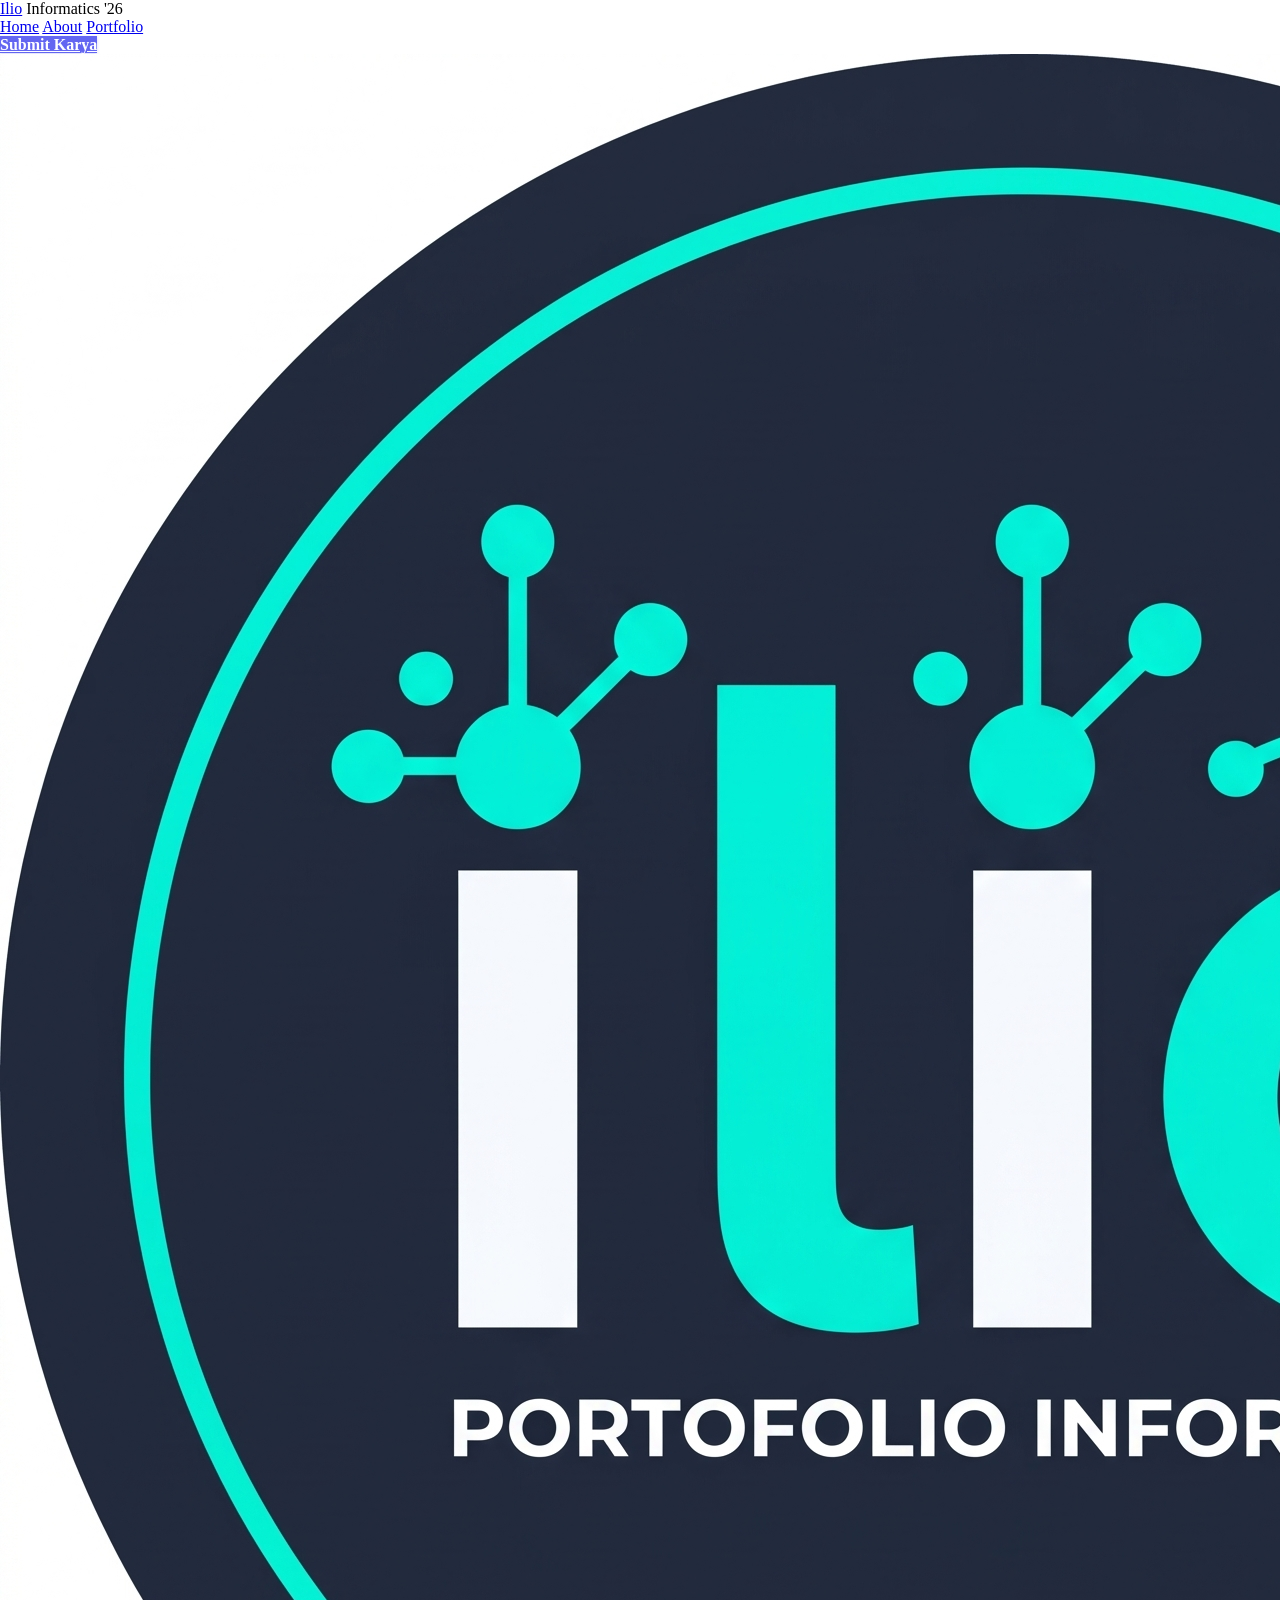
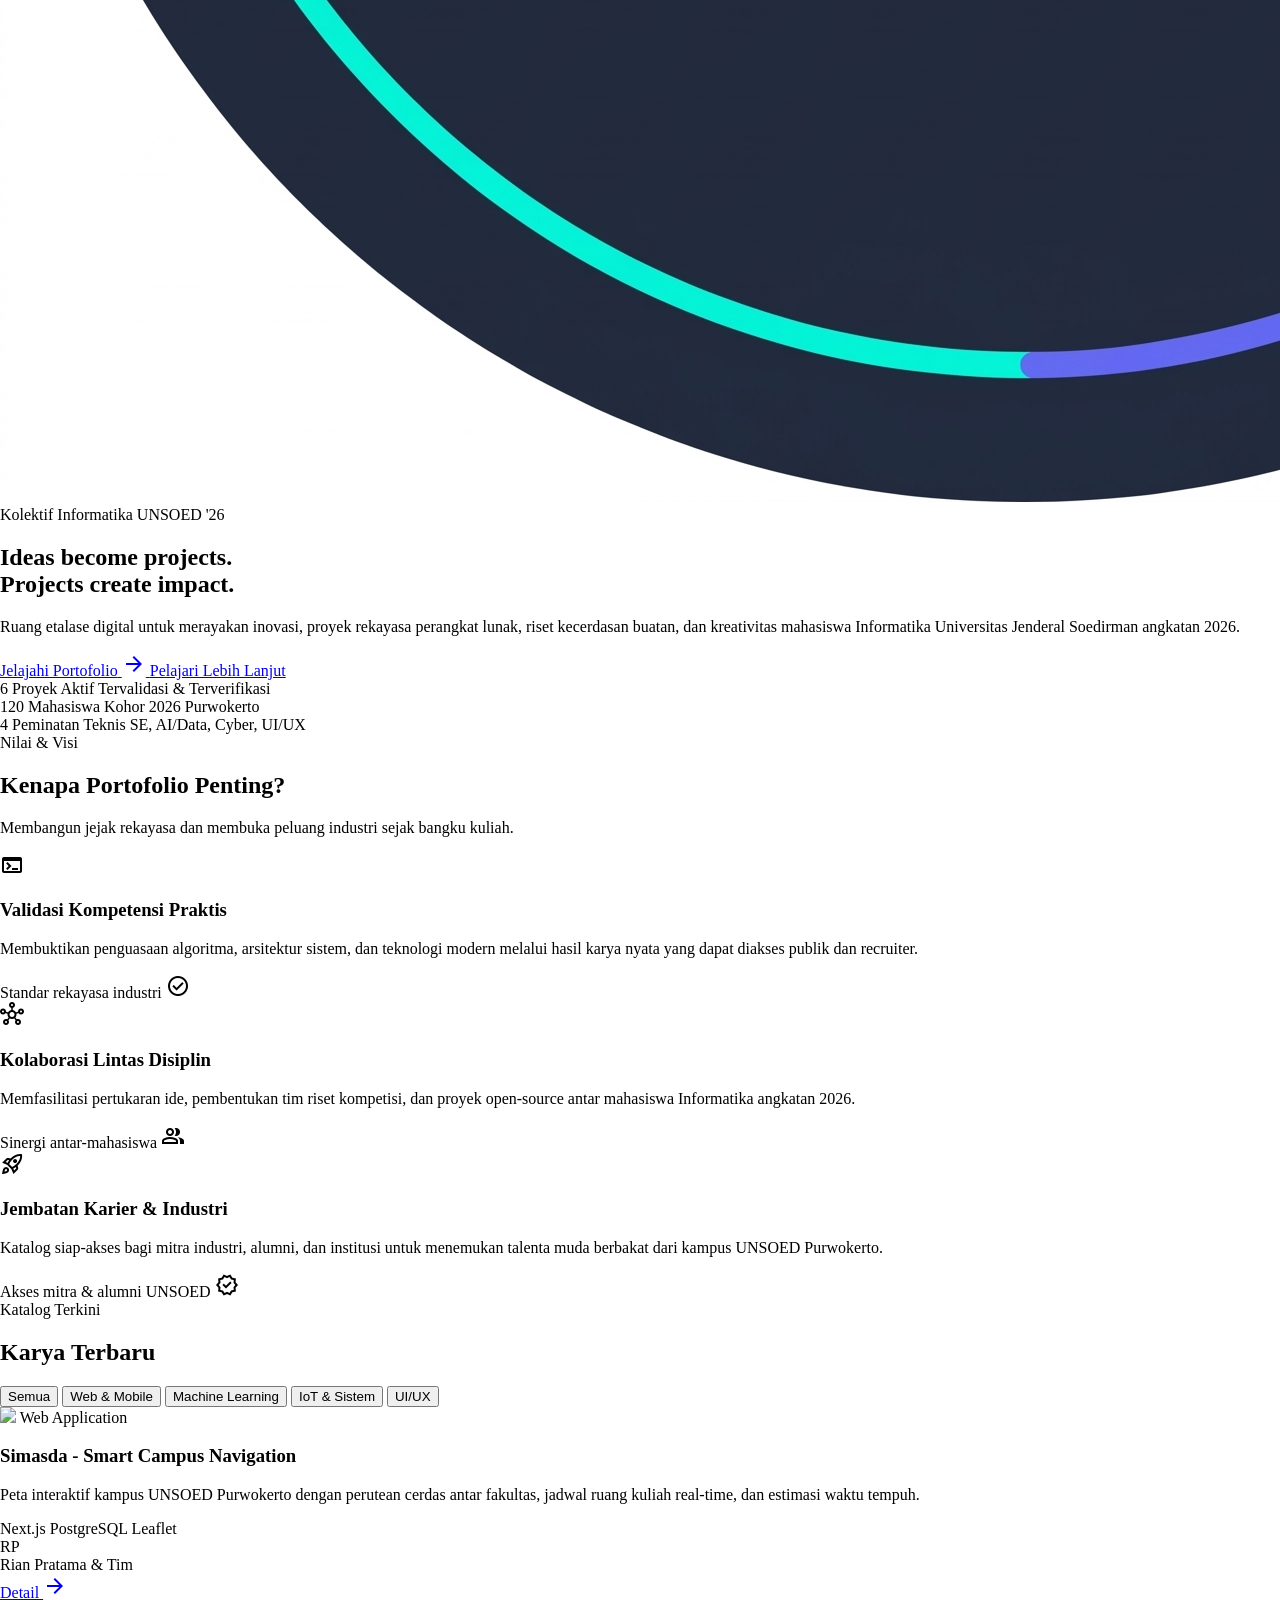
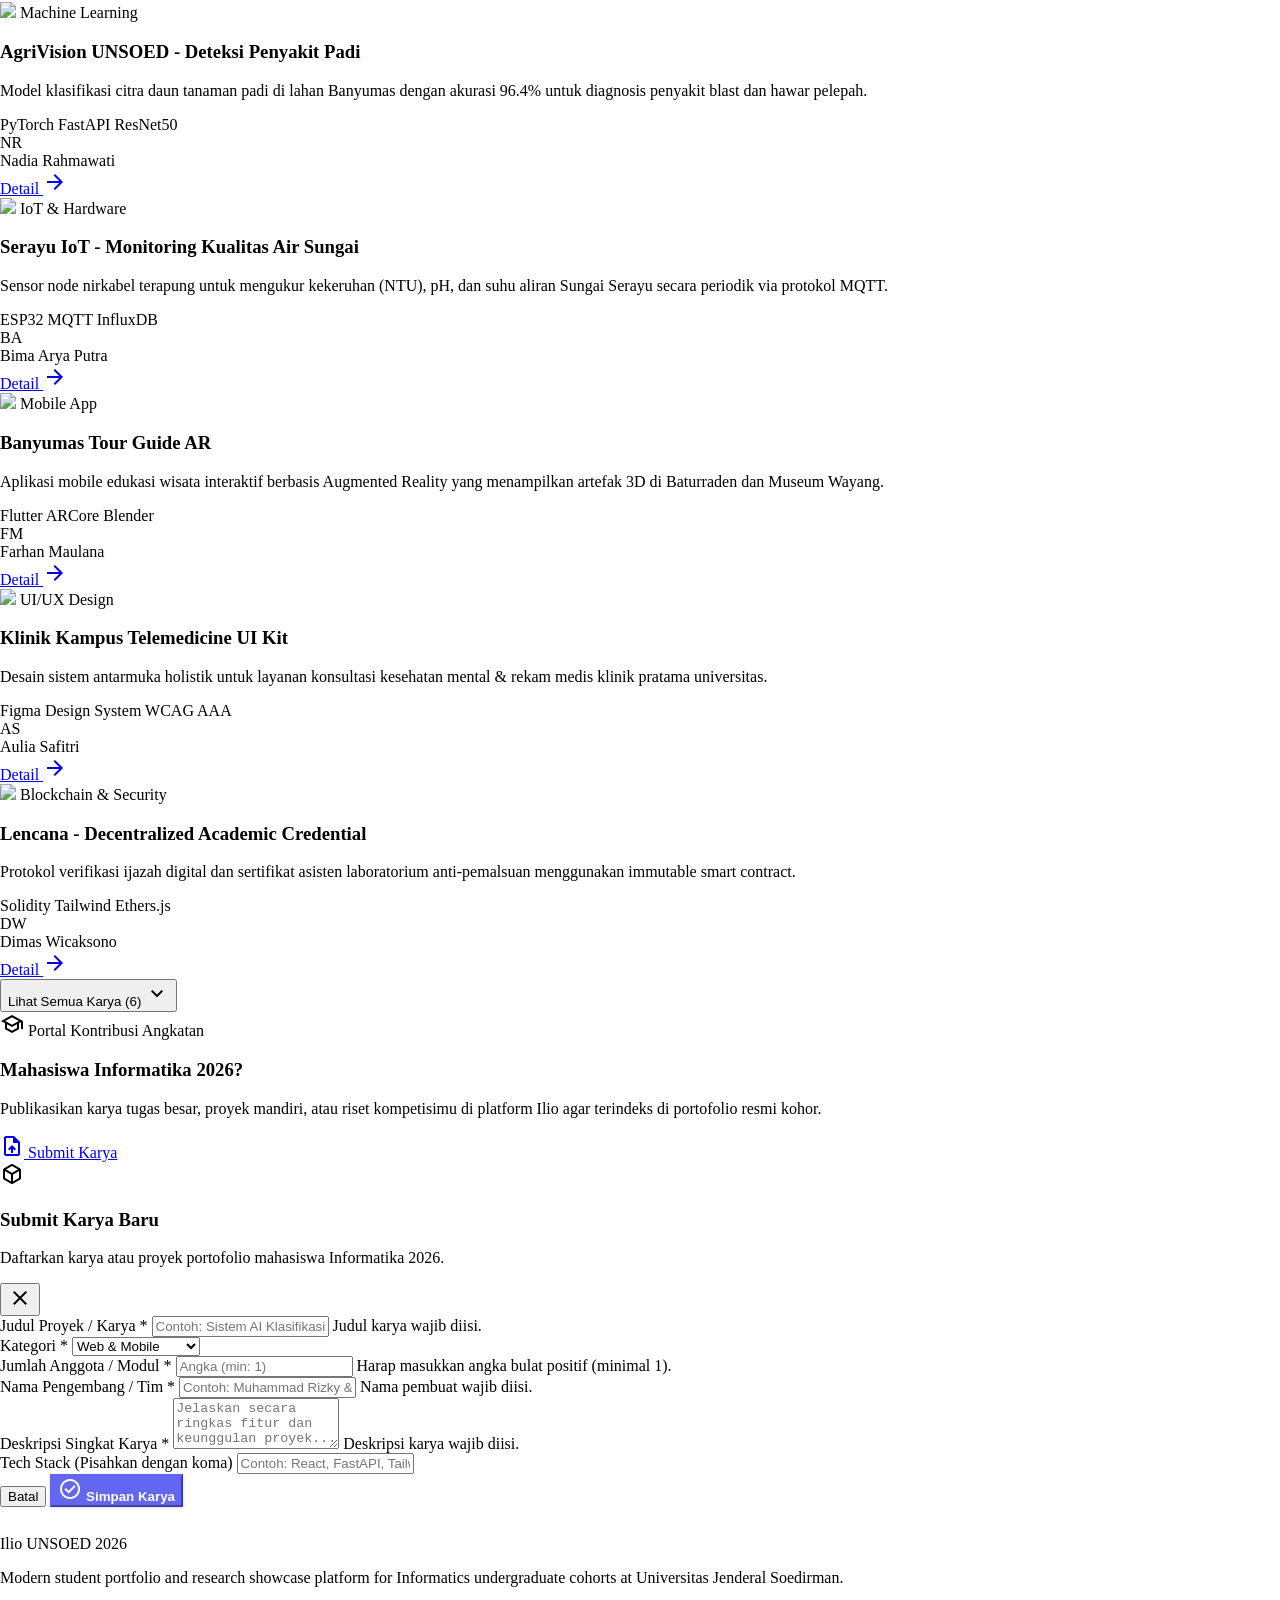
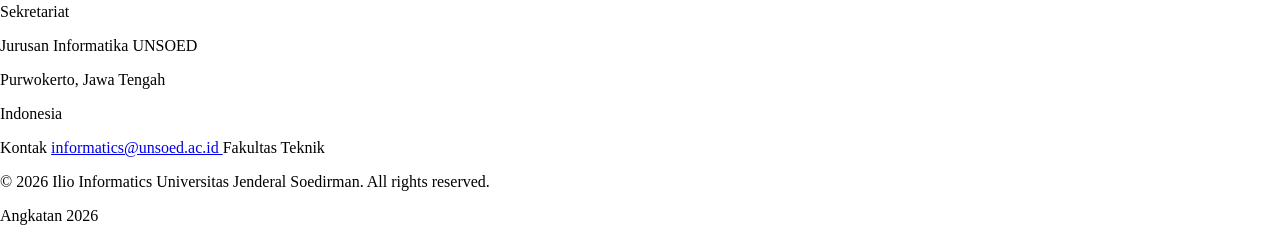
==== index.html @ 47907992 "membuat sebuah frontend" ====
<!DOCTYPE html>
<html lang="id">
<head>
  <meta charset="utf-8" />
  <meta name="viewport" content="width=device-width, initial-scale=1.0" />
  <meta name="shell-type" content="web_standard" />
  <title>Ilio - Platform Portofolio Informatika UNSOED '26</title>

  <!-- Google Fonts: Material Symbols & Web Typography -->
  <link rel="stylesheet" href="https://fonts.googleapis.com/css2?family=Material+Symbols+Outlined:opsz,wght,FILL,GRAD@20..48,100..700,0..1,-50..200" />
  <link rel="stylesheet" href="https://fonts.googleapis.com/css2?family=Inter:wght@400;500;600;700&family=Plus+Jakarta+Sans:wght@600;700;800&display=swap" />

  <!-- External Stylesheet -->
  <link rel="stylesheet" href="style.css" />

  <!-- Tailwind CSS CDN -->
  <script src="https://cdn.tailwindcss.com"></script>
  <script id="tailwind-config">
    tailwind.config = {
      darkMode: "class",
      theme: {
        extend: {
          colors: {
            "tertiary": "#904900",
            "secondary-fixed-dim": "#00dfc1",
            "primary-fixed-dim": "#c0c1ff",
            "on-secondary-fixed": "#00201a",
            "on-secondary-fixed-variant": "#005144",
            "inverse-surface": "#263143",
            "on-tertiary-fixed": "#301400",
            "on-error": "#ffffff",
            "secondary-container": "#26fedc",
            "surface-container-lowest": "#ffffff",
            "primary": "#4648d4",
            "surface-variant": "#d8e3fb",
            "tertiary-fixed-dim": "#ffb783",
            "inverse-primary": "#c0c1ff",
            "on-secondary-container": "#007261",
            "on-tertiary-container": "#fffbff",
            "on-secondary": "#ffffff",
            "primary-container": "#6063ee",
            "surface-container-highest": "#d8e3fb",
            "surface": "#f9f9ff",
            "surface-dim": "#cfdaf2",
            "on-error-container": "#93000a",
            "surface-bright": "#f9f9ff",
            "on-primary-fixed": "#07006c",
            "on-tertiary": "#ffffff",
            "primary-fixed": "#e1e0ff",
            "on-background": "#111c2d",
            "on-surface-variant": "#464554",
            "outline": "#767586",
            "inverse-on-surface": "#ecf1ff",
            "surface-container-low": "#f0f3ff",
            "tertiary-fixed": "#ffdcc5",
            "on-surface": "#111c2d",
            "outline-variant": "#c7c4d7",
            "on-primary": "#ffffff",
            "on-primary-container": "#fffbff",
            "tertiary-container": "#b55d00",
            "on-primary-fixed-variant": "#2f2ebe",
            "surface-container": "#e7eeff",
            "background": "#f9f9ff",
            "error": "#ba1a1a",
            "on-tertiary-fixed-variant": "#703700",
            "surface-tint": "#494bd6",
            "surface-container-high": "#dee8ff",
            "secondary-fixed": "#26fedc",
            "secondary": "#006b5b",
            "error-container": "#ffdad6"
          },
          borderRadius: {
            "DEFAULT": "0.25rem",
            "lg": "0.5rem",
            "xl": "0.75rem",
            "full": "9999px"
          },
          spacing: {
            "space-2xl": "3rem",
            "margin": "2rem",
            "space-xl": "2rem",
            "space-sm": "0.5rem",
            "margin-mobile": "1rem",
            "gutter-mobile": "1rem",
            "space-md": "1rem",
            "space-lg": "1.5rem",
            "space-xs": "0.25rem",
            "gutter": "1.5rem",
            "space-3xl": "4.5rem"
          },
          fontFamily: {
            "headline-md": ["Plus Jakarta Sans", "sans-serif"],
            "body-sm": ["Inter", "sans-serif"],
            "display-hero-mobile": ["Plus Jakarta Sans", "sans-serif"],
            "code-sm": ["Inter", "monospace"],
            "display-hero": ["Plus Jakarta Sans", "sans-serif"],
            "body-lg": ["Inter", "sans-serif"],
            "headline-sm": ["Plus Jakarta Sans", "sans-serif"],
            "headline-lg": ["Plus Jakarta Sans", "sans-serif"],
            "body-md": ["Inter", "sans-serif"],
            "label-sm": ["Inter", "sans-serif"],
            "headline-lg-mobile": ["Plus Jakarta Sans", "sans-serif"],
            "label-md": ["Inter", "sans-serif"]
          },
          fontSize: {
            "headline-md": ["24px", { "lineHeight": "32px", "letterSpacing": "-0.015em", "fontWeight": "600" }],
            "body-sm": ["13px", { "lineHeight": "20px", "letterSpacing": "0em", "fontWeight": "400" }],
            "display-hero-mobile": ["32px", { "lineHeight": "40px", "letterSpacing": "-0.02em", "fontWeight": "700" }],
            "code-sm": ["13px", { "lineHeight": "18px", "letterSpacing": "0em", "fontWeight": "500" }],
            "display-hero": ["48px", { "lineHeight": "56px", "letterSpacing": "-0.025em", "fontWeight": "700" }],
            "body-lg": ["18px", { "lineHeight": "28px", "letterSpacing": "-0.005em", "fontWeight": "400" }],
            "headline-sm": ["20px", { "lineHeight": "28px", "letterSpacing": "-0.01em", "fontWeight": "600" }],
            "headline-lg": ["36px", { "lineHeight": "44px", "letterSpacing": "-0.02em", "fontWeight": "600" }],
            "body-md": ["15px", { "lineHeight": "24px", "letterSpacing": "0em", "fontWeight": "400" }],
            "label-sm": ["12px", { "lineHeight": "16px", "letterSpacing": "0.025em", "fontWeight": "600" }],
            "headline-lg-mobile": ["26px", { "lineHeight": "34px", "letterSpacing": "-0.015em", "fontWeight": "600" }],
            "label-md": ["14px", { "lineHeight": "20px", "letterSpacing": "0.01em", "fontWeight": "500" }]
          }
        }
      }
    };
  </script>
</head>

<body class="bg-surface font-body-md text-on-surface antialiased">
  <!-- ========================================================
       TOP NAVIGATION BAR
       ======================================================== -->
  <header class="fixed top-0 left-0 right-0 z-50 bg-surface-container-lowest/90 backdrop-blur-md border-b border-outline-variant">
    <div class="max-w-7xl mx-auto px-margin flex items-center justify-between h-16">
      
      <!-- Brand Logo & Cohort Tag -->
      <div class="flex items-center gap-space-md">
        <a href="#" class="font-headline-md text-headline-md tracking-tight text-primary font-bold">Ilio</a>
        <span class="hidden sm:inline-flex items-center px-space-sm py-space-xs rounded-full bg-primary-fixed text-on-primary-fixed font-label-sm text-label-sm font-semibold">
          Informatics '26
        </span>
      </div>

      <!-- Navigation Links -->
      <nav class="hidden md:flex items-center gap-space-xl" data-active-classes="text-primary font-semibold">
        <a class="transition-colors text-primary font-semibold" data-path="home" href="#" aria-current="page">Home</a>
        <a class="font-label-md text-label-md text-on-surface-variant hover:text-on-surface transition-colors" data-path="about" href="#kenapa-penting">About</a>
        <a class="font-label-md text-label-md text-on-surface-variant hover:text-on-surface transition-colors" data-path="portfolio" href="#karya-terbaru">Portfolio</a>
      </nav>

      <!-- Right Action Items (Submit Button & Profile Picture) -->
      <div class="flex items-center gap-space-md">
        <!-- 'Submit Karya' Button in Navbar with #6366f1 -->
        <a 
          href="javascript:void(0)" 
          class="open-submit-modal btn-submit-nav inline-flex items-center justify-center h-10 px-space-lg rounded-lg font-label-md text-label-md transition-all cursor-pointer" 
          data-path="submit-karya"
          title="Submit Karya Baru"
        >
          Submit Karya
        </a>

        <!-- Profile Photo from 'logo pp.jpg' -->
        <img 
          alt="Profile" 
          class="w-8 h-8 rounded-full object-cover ring-1 ring-outline-variant cursor-pointer hover:ring-primary transition-all" 
          src="logo pp.jpg" 
        />
      </div>

    </div>
  </header>

  <!-- ========================================================
       MAIN PAGE CONTENT
       ======================================================== -->
  <main class="w-full pt-16 bg-surface">
    <div class="flex flex-col w-full">
      
      <!-- Top Decorative Blur Gradient Backdrop -->
      <div class="relative w-full overflow-hidden">
        <div class="absolute -top-32 left-1/2 -translate-x-1/2 w-[980px] h-[380px] bg-gradient-to-r from-primary/10 via-secondary-container/20 to-primary-container/10 blur-3xl pointer-events-none -z-10"></div>

        <!-- 1. HERO SECTION -->
        <section class="w-full max-w-7xl mx-auto px-margin py-space-3xl flex flex-col items-center text-center">
          
          <!-- Cohort Indicator Badge -->
          <div class="inline-flex items-center gap-space-sm px-4 py-1.5 rounded-full bg-surface-container border border-outline-variant shadow-sm mb-space-lg">
            <span class="relative flex h-2 w-2">
              <span class="animate-ping absolute inline-flex h-full w-full rounded-full bg-secondary-fixed-dim opacity-75"></span>
              <span class="relative inline-flex rounded-full h-2 w-2 bg-secondary"></span>
            </span>
            <span class="font-label-sm text-label-sm text-on-surface-variant font-semibold tracking-wide uppercase">
              Kolektif Informatika UNSOED '26
            </span>
          </div>

          <!-- Main Hero Headline -->
          <h1 class="font-display-hero text-display-hero md:text-[56px] md:leading-[64px] text-on-surface font-extrabold max-w-4xl tracking-tight mb-space-lg">
            Ideas become projects.<br class="hidden sm:inline" />
            <span class="text-primary">Projects create impact.</span>
          </h1>

          <!-- Hero Subtitle -->
          <p class="font-body-lg text-body-lg text-on-surface-variant max-w-2xl leading-relaxed mb-space-xl">
            Ruang etalase digital untuk merayakan inovasi, proyek rekayasa perangkat lunak, riset kecerdasan buatan, dan kreativitas mahasiswa Informatika Universitas Jenderal Soedirman angkatan 2026.
          </p>

          <!-- Action Button Row -->
          <div class="flex flex-col sm:flex-row items-center gap-space-md mb-space-3xl w-full sm:w-auto">
            <a class="w-full sm:w-auto inline-flex items-center justify-center gap-space-sm h-12 px-6 rounded-lg bg-secondary-container text-on-secondary-fixed font-label-md text-label-md font-semibold shadow-sm hover:shadow-md hover:-translate-y-0.5 transition-all" href="#karya-terbaru">
              <span>Jelajahi Portofolio</span>
              <span class="material-symbols-outlined text-lg">arrow_forward</span>
            </a>
            <a class="w-full sm:w-auto inline-flex items-center justify-center h-12 px-6 rounded-lg bg-surface-container-lowest text-on-surface font-label-md text-label-md font-medium border border-outline-variant shadow-sm hover:bg-surface-container-low transition-colors" href="#kenapa-penting">
              Pelajari Lebih Lanjut
            </a>
          </div>

          <!-- Minimalist Metric Strip (Validated Count of Works) -->
          <div class="w-full max-w-4xl bg-surface-container-lowest rounded-xl border border-outline-variant shadow-sm p-space-lg grid grid-cols-1 sm:grid-cols-3 divide-y sm:divide-y-0 sm:divide-x divide-outline-variant">
            <div class="flex flex-col items-center py-space-sm sm:py-0 px-space-md">
              <span id="metric-karya-count" class="font-headline-lg text-headline-lg text-primary font-bold">6</span>
              <span class="font-label-md text-label-md text-on-surface font-medium mt-1">Proyek Aktif</span>
              <span class="font-body-sm text-body-sm text-on-surface-variant">Tervalidasi &amp; Terverifikasi</span>
            </div>
            <div class="flex flex-col items-center py-space-sm sm:py-0 px-space-md">
              <span class="font-headline-lg text-headline-lg text-on-surface font-bold">120</span>
              <span class="font-label-md text-label-md text-on-surface font-medium mt-1">Mahasiswa</span>
              <span class="font-body-sm text-body-sm text-on-surface-variant">Kohor 2026 Purwokerto</span>
            </div>
            <div class="flex flex-col items-center py-space-sm sm:py-0 px-space-md">
              <span class="font-headline-lg text-headline-lg text-primary font-bold">4</span>
              <span class="font-label-md text-label-md text-on-surface font-medium mt-1">Peminatan Teknis</span>
              <span class="font-body-sm text-body-sm text-on-surface-variant">SE, AI/Data, Cyber, UI/UX</span>
            </div>
          </div>

        </section>
      </div>

      <!-- 2. SECTION: KENAPA PORTOFOLIO PENTING -->
      <section class="w-full bg-surface-container-low border-y border-outline-variant py-space-3xl" id="kenapa-penting">
        <div class="max-w-7xl mx-auto px-margin">
          
          <!-- Section Header -->
          <div class="flex flex-col items-center text-center max-w-2xl mx-auto mb-space-2xl">
            <span class="px-3 py-1 rounded-full bg-primary-fixed text-on-primary-fixed font-label-sm text-label-sm font-semibold uppercase tracking-wider mb-space-xs">
              Nilai &amp; Visi
            </span>
            <h2 class="font-headline-lg text-headline-lg text-on-surface font-bold tracking-tight mb-space-xs">
              Kenapa Portofolio Penting?
            </h2>
            <p class="font-body-md text-body-md text-on-surface-variant">
              Membangun jejak rekayasa dan membuka peluang industri sejak bangku kuliah.
            </p>
          </div>

          <!-- 3 Benefit Cards -->
          <div class="grid grid-cols-1 md:grid-cols-3 gap-gutter">
            
            <!-- Benefit Card 1 -->
            <div class="bg-surface-container-lowest rounded-xl border border-outline-variant p-space-lg shadow-sm hover:shadow-md hover:border-primary/40 transition-all flex flex-col justify-between">
              <div>
                <div class="w-12 h-12 rounded-lg bg-primary-fixed flex items-center justify-center text-primary mb-space-lg">
                  <span class="material-symbols-outlined text-2xl">terminal</span>
                </div>
                <h3 class="font-headline-sm text-headline-sm text-on-surface font-semibold mb-space-sm">
                  Validasi Kompetensi Praktis
                </h3>
                <p class="font-body-md text-body-md text-on-surface-variant leading-relaxed">
                  Membuktikan penguasaan algoritma, arsitektur sistem, dan teknologi modern melalui hasil karya nyata yang dapat diakses publik dan recruiter.
                </p>
              </div>
              <div class="pt-space-lg mt-space-md border-t border-outline-variant flex items-center gap-space-xs text-primary font-label-sm text-label-sm font-medium">
                <span>Standar rekayasa industri</span>
                <span class="material-symbols-outlined text-sm">check_circle</span>
              </div>
            </div>

            <!-- Benefit Card 2 -->
            <div class="bg-surface-container-lowest rounded-xl border border-outline-variant p-space-lg shadow-sm hover:shadow-md hover:border-secondary/40 transition-all flex flex-col justify-between">
              <div>
                <div class="w-12 h-12 rounded-lg bg-secondary-fixed flex items-center justify-center text-on-secondary-fixed mb-space-lg">
                  <span class="material-symbols-outlined text-2xl">hub</span>
                </div>
                <h3 class="font-headline-sm text-headline-sm text-on-surface font-semibold mb-space-sm">
                  Kolaborasi Lintas Disiplin
                </h3>
                <p class="font-body-md text-body-md text-on-surface-variant leading-relaxed">
                  Memfasilitasi pertukaran ide, pembentukan tim riset kompetisi, dan proyek open-source antar mahasiswa Informatika angkatan 2026.
                </p>
              </div>
              <div class="pt-space-lg mt-space-md border-t border-outline-variant flex items-center gap-space-xs text-secondary font-label-sm text-label-sm font-medium">
                <span>Sinergi antar-mahasiswa</span>
                <span class="material-symbols-outlined text-sm">group</span>
              </div>
            </div>

            <!-- Benefit Card 3 -->
            <div class="bg-surface-container-lowest rounded-xl border border-outline-variant p-space-lg shadow-sm hover:shadow-md hover:border-primary/40 transition-all flex flex-col justify-between">
              <div>
                <div class="w-12 h-12 rounded-lg bg-surface-container-high flex items-center justify-center text-primary mb-space-lg">
                  <span class="material-symbols-outlined text-2xl">rocket_launch</span>
                </div>
                <h3 class="font-headline-sm text-headline-sm text-on-surface font-semibold mb-space-sm">
                  Jembatan Karier &amp; Industri
                </h3>
                <p class="font-body-md text-body-md text-on-surface-variant leading-relaxed">
                  Katalog siap-akses bagi mitra industri, alumni, dan institusi untuk menemukan talenta muda berbakat dari kampus UNSOED Purwokerto.
                </p>
              </div>
              <div class="pt-space-lg mt-space-md border-t border-outline-variant flex items-center gap-space-xs text-primary font-label-sm text-label-sm font-medium">
                <span>Akses mitra &amp; alumni UNSOED</span>
                <span class="material-symbols-outlined text-sm">verified</span>
              </div>
            </div>

          </div>

        </div>
      </section>

      <!-- 3. SECTION: KARYA TERBARU (RECENT PROJECTS) -->
      <section class="w-full max-w-7xl mx-auto px-margin py-space-3xl" id="karya-terbaru">
        
        <!-- Section Title & Filter Tabs -->
        <div class="flex flex-col md:flex-row md:items-end justify-between gap-space-lg mb-space-2xl">
          <div>
            <div class="inline-flex items-center gap-2 text-primary font-label-sm text-label-sm font-semibold uppercase tracking-wider mb-space-xs">
              <span class="w-2 h-2 rounded-full bg-primary"></span>
              Katalog Terkini
            </div>
            <h2 class="font-headline-lg text-headline-lg text-on-surface font-bold tracking-tight">
              Karya Terbaru
            </h2>
          </div>

          <!-- Filter Tabs -->
          <div class="flex flex-wrap gap-2" id="filter-container">
            <button class="filter-btn active-tab px-4 py-2 rounded-lg font-label-md text-label-md font-medium transition-all bg-primary text-on-primary shadow-sm" data-filter="all">
              Semua
            </button>
            <button class="filter-btn px-4 py-2 rounded-lg font-label-md text-label-md font-medium transition-all bg-surface-container-lowest text-on-surface-variant border border-outline-variant hover:bg-surface-container-low hover:text-on-surface" data-filter="web-mobile">
              Web &amp; Mobile
            </button>
            <button class="filter-btn px-4 py-2 rounded-lg font-label-md text-label-md font-medium transition-all bg-surface-container-lowest text-on-surface-variant border border-outline-variant hover:bg-surface-container-low hover:text-on-surface" data-filter="ml">
              Machine Learning
            </button>
            <button class="filter-btn px-4 py-2 rounded-lg font-label-md text-label-md font-medium transition-all bg-surface-container-lowest text-on-surface-variant border border-outline-variant hover:bg-surface-container-low hover:text-on-surface" data-filter="iot">
              IoT &amp; Sistem
            </button>
            <button class="filter-btn px-4 py-2 rounded-lg font-label-md text-label-md font-medium transition-all bg-surface-container-lowest text-on-surface-variant border border-outline-variant hover:bg-surface-container-low hover:text-on-surface" data-filter="uiux">
              UI/UX
            </button>
          </div>
        </div>

        <!-- Projects Responsive Grid -->
        <div class="grid grid-cols-1 md:grid-cols-2 lg:grid-cols-3 gap-gutter mb-space-2xl" id="projects-grid">
          
          <!-- Project Card 1: Simasda -->
          <div class="project-card group bg-surface-container-lowest rounded-xl border border-outline-variant p-space-md shadow-sm hover:shadow-md hover:border-primary/50 hover:-translate-y-1 transition-all flex flex-col justify-between" data-category="web-mobile">
            <div>
              <div class="relative w-full aspect-video rounded-lg overflow-hidden bg-surface-container-high mb-space-md">
                <img class="w-full h-full object-cover group-hover:scale-105 transition-transform duration-300" data-alt="Modern web interface dashboard for smart university campus navigation" src="https://lh3.googleusercontent.com/aida-public/[base64]" />
                <span class="absolute top-3 left-3 px-2.5 py-1 rounded-full bg-surface-container-lowest/90 backdrop-blur-sm text-primary font-label-sm text-label-sm font-semibold border border-outline-variant">
                  Web Application
                </span>
              </div>
              <h3 class="font-headline-sm text-headline-sm text-on-surface font-semibold group-hover:text-primary transition-colors line-clamp-1">
                Simasda - Smart Campus Navigation
              </h3>
              <p class="font-body-sm text-body-sm text-on-surface-variant mt-space-xs line-clamp-2">
                Peta interaktif kampus UNSOED Purwokerto dengan perutean cerdas antar fakultas, jadwal ruang kuliah real-time, dan estimasi waktu tempuh.
              </p>
              <div class="flex flex-wrap gap-1.5 mt-space-md">
                <span class="px-2.5 py-0.5 rounded-full bg-surface-container text-on-surface-variant font-label-sm text-label-sm">Next.js</span>
                <span class="px-2.5 py-0.5 rounded-full bg-surface-container text-on-surface-variant font-label-sm text-label-sm">PostgreSQL</span>
                <span class="px-2.5 py-0.5 rounded-full bg-surface-container text-on-surface-variant font-label-sm text-label-sm">Leaflet</span>
              </div>
            </div>
            <div class="pt-space-md mt-space-md border-t border-outline-variant flex items-center justify-between">
              <div class="flex items-center gap-space-xs">
                <div class="w-7 h-7 rounded-full bg-primary-fixed text-on-primary-fixed flex items-center justify-center font-label-sm text-label-sm font-bold">
                  RP
                </div>
                <span class="font-body-sm text-body-sm text-on-surface font-medium truncate max-w-[130px]">
                  Rian Pratama &amp; Tim
                </span>
              </div>
              <a class="inline-flex items-center gap-1 font-label-sm text-label-sm font-semibold text-primary hover:underline" href="#">
                Detail <span class="material-symbols-outlined text-sm">arrow_forward</span>
              </a>
            </div>
          </div>

          <!-- Project Card 2: AgriVision UNSOED -->
          <div class="project-card group bg-surface-container-lowest rounded-xl border border-outline-variant p-space-md shadow-sm hover:shadow-md hover:border-primary/50 hover:-translate-y-1 transition-all flex flex-col justify-between" data-category="ml">
            <div>
              <div class="relative w-full aspect-video rounded-lg overflow-hidden bg-surface-container-high mb-space-md">
                <img class="w-full h-full object-cover group-hover:scale-105 transition-transform duration-300" data-alt="Machine learning computer vision model interface detecting rice leaf blast disease" src="https://lh3.googleusercontent.com/aida-public/[base64]" />
                <span class="absolute top-3 left-3 px-2.5 py-1 rounded-full bg-surface-container-lowest/90 backdrop-blur-sm text-secondary font-label-sm text-label-sm font-semibold border border-outline-variant">
                  Machine Learning
                </span>
              </div>
              <h3 class="font-headline-sm text-headline-sm text-on-surface font-semibold group-hover:text-primary transition-colors line-clamp-1">
                AgriVision UNSOED - Deteksi Penyakit Padi
              </h3>
              <p class="font-body-sm text-body-sm text-on-surface-variant mt-space-xs line-clamp-2">
                Model klasifikasi citra daun tanaman padi di lahan Banyumas dengan akurasi 96.4% untuk diagnosis penyakit blast dan hawar pelepah.
              </p>
              <div class="flex flex-wrap gap-1.5 mt-space-md">
                <span class="px-2.5 py-0.5 rounded-full bg-surface-container text-on-surface-variant font-label-sm text-label-sm">PyTorch</span>
                <span class="px-2.5 py-0.5 rounded-full bg-surface-container text-on-surface-variant font-label-sm text-label-sm">FastAPI</span>
                <span class="px-2.5 py-0.5 rounded-full bg-surface-container text-on-surface-variant font-label-sm text-label-sm">ResNet50</span>
              </div>
            </div>
            <div class="pt-space-md mt-space-md border-t border-outline-variant flex items-center justify-between">
              <div class="flex items-center gap-space-xs">
                <div class="w-7 h-7 rounded-full bg-secondary-fixed text-on-secondary-fixed flex items-center justify-center font-label-sm text-label-sm font-bold">
                  NR
                </div>
                <span class="font-body-sm text-body-sm text-on-surface font-medium truncate max-w-[130px]">
                  Nadia Rahmawati
                </span>
              </div>
              <a class="inline-flex items-center gap-1 font-label-sm text-label-sm font-semibold text-primary hover:underline" href="#">
                Detail <span class="material-symbols-outlined text-sm">arrow_forward</span>
              </a>
            </div>
          </div>

          <!-- Project Card 3: Serayu IoT -->
          <div class="project-card group bg-surface-container-lowest rounded-xl border border-outline-variant p-space-md shadow-sm hover:shadow-md hover:border-primary/50 hover:-translate-y-1 transition-all flex flex-col justify-between" data-category="iot">
            <div>
              <div class="relative w-full aspect-video rounded-lg overflow-hidden bg-surface-container-high mb-space-md">
                <img class="w-full h-full object-cover group-hover:scale-105 transition-transform duration-300" data-alt="Internet of Things hardware prototype with microcontrollers monitoring Serayu river" src="https://lh3.googleusercontent.com/aida-public/[base64]" />
                <span class="absolute top-3 left-3 px-2.5 py-1 rounded-full bg-surface-container-lowest/90 backdrop-blur-sm text-primary font-label-sm text-label-sm font-semibold border border-outline-variant">
                  IoT &amp; Hardware
                </span>
              </div>
              <h3 class="font-headline-sm text-headline-sm text-on-surface font-semibold group-hover:text-primary transition-colors line-clamp-1">
                Serayu IoT - Monitoring Kualitas Air Sungai
              </h3>
              <p class="font-body-sm text-body-sm text-on-surface-variant mt-space-xs line-clamp-2">
                Sensor node nirkabel terapung untuk mengukur kekeruhan (NTU), pH, dan suhu aliran Sungai Serayu secara periodik via protokol MQTT.
              </p>
              <div class="flex flex-wrap gap-1.5 mt-space-md">
                <span class="px-2.5 py-0.5 rounded-full bg-surface-container text-on-surface-variant font-label-sm text-label-sm">ESP32</span>
                <span class="px-2.5 py-0.5 rounded-full bg-surface-container text-on-surface-variant font-label-sm text-label-sm">MQTT</span>
                <span class="px-2.5 py-0.5 rounded-full bg-surface-container text-on-surface-variant font-label-sm text-label-sm">InfluxDB</span>
              </div>
            </div>
            <div class="pt-space-md mt-space-md border-t border-outline-variant flex items-center justify-between">
              <div class="flex items-center gap-space-xs">
                <div class="w-7 h-7 rounded-full bg-primary-fixed-dim text-on-primary-fixed flex items-center justify-center font-label-sm text-label-sm font-bold">
                  BA
                </div>
                <span class="font-body-sm text-body-sm text-on-surface font-medium truncate max-w-[130px]">
                  Bima Arya Putra
                </span>
              </div>
              <a class="inline-flex items-center gap-1 font-label-sm text-label-sm font-semibold text-primary hover:underline" href="#">
                Detail <span class="material-symbols-outlined text-sm">arrow_forward</span>
              </a>
            </div>
          </div>

          <!-- Project Card 4: Banyumas Tour Guide AR -->
          <div class="project-card group bg-surface-container-lowest rounded-xl border border-outline-variant p-space-md shadow-sm hover:shadow-md hover:border-primary/50 hover:-translate-y-1 transition-all flex flex-col justify-between" data-category="web-mobile">
            <div>
              <div class="relative w-full aspect-video rounded-lg overflow-hidden bg-surface-container-high mb-space-md">
                <img class="w-full h-full object-cover group-hover:scale-105 transition-transform duration-300" data-alt="Augmented reality smartphone application camera viewport displaying 3D historic landmarks" src="https://lh3.googleusercontent.com/aida-public/[base64]" />
                <span class="absolute top-3 left-3 px-2.5 py-1 rounded-full bg-surface-container-lowest/90 backdrop-blur-sm text-primary font-label-sm text-label-sm font-semibold border border-outline-variant">
                  Mobile App
                </span>
              </div>
              <h3 class="font-headline-sm text-headline-sm text-on-surface font-semibold group-hover:text-primary transition-colors line-clamp-1">
                Banyumas Tour Guide AR
              </h3>
              <p class="font-body-sm text-body-sm text-on-surface-variant mt-space-xs line-clamp-2">
                Aplikasi mobile edukasi wisata interaktif berbasis Augmented Reality yang menampilkan artefak 3D di Baturraden dan Museum Wayang.
              </p>
              <div class="flex flex-wrap gap-1.5 mt-space-md">
                <span class="px-2.5 py-0.5 rounded-full bg-surface-container text-on-surface-variant font-label-sm text-label-sm">Flutter</span>
                <span class="px-2.5 py-0.5 rounded-full bg-surface-container text-on-surface-variant font-label-sm text-label-sm">ARCore</span>
                <span class="px-2.5 py-0.5 rounded-full bg-surface-container text-on-surface-variant font-label-sm text-label-sm">Blender</span>
              </div>
            </div>
            <div class="pt-space-md mt-space-md border-t border-outline-variant flex items-center justify-between">
              <div class="flex items-center gap-space-xs">
                <div class="w-7 h-7 rounded-full bg-surface-container-high text-on-surface-variant flex items-center justify-center font-label-sm text-label-sm font-bold">
                  FM
                </div>
                <span class="font-body-sm text-body-sm text-on-surface font-medium truncate max-w-[130px]">
                  Farhan Maulana
                </span>
              </div>
              <a class="inline-flex items-center gap-1 font-label-sm text-label-sm font-semibold text-primary hover:underline" href="#">
                Detail <span class="material-symbols-outlined text-sm">arrow_forward</span>
              </a>
            </div>
          </div>

          <!-- Project Card 5: Klinik Kampus Telemedicine UI Kit -->
          <div class="project-card group bg-surface-container-lowest rounded-xl border border-outline-variant p-space-md shadow-sm hover:shadow-md hover:border-primary/50 hover:-translate-y-1 transition-all flex flex-col justify-between" data-category="uiux">
            <div>
              <div class="relative w-full aspect-video rounded-lg overflow-hidden bg-surface-container-high mb-space-md">
                <img class="w-full h-full object-cover group-hover:scale-105 transition-transform duration-300" data-alt="Figma UI UX telemedicine design system showpiece featuring doctor appointment calendars" src="https://lh3.googleusercontent.com/aida-public/[base64]" />
                <span class="absolute top-3 left-3 px-2.5 py-1 rounded-full bg-surface-container-lowest/90 backdrop-blur-sm text-secondary font-label-sm text-label-sm font-semibold border border-outline-variant">
                  UI/UX Design
                </span>
              </div>
              <h3 class="font-headline-sm text-headline-sm text-on-surface font-semibold group-hover:text-primary transition-colors line-clamp-1">
                Klinik Kampus Telemedicine UI Kit
              </h3>
              <p class="font-body-sm text-body-sm text-on-surface-variant mt-space-xs line-clamp-2">
                Desain sistem antarmuka holistik untuk layanan konsultasi kesehatan mental &amp; rekam medis klinik pratama universitas.
              </p>
              <div class="flex flex-wrap gap-1.5 mt-space-md">
                <span class="px-2.5 py-0.5 rounded-full bg-surface-container text-on-surface-variant font-label-sm text-label-sm">Figma</span>
                <span class="px-2.5 py-0.5 rounded-full bg-surface-container text-on-surface-variant font-label-sm text-label-sm">Design System</span>
                <span class="px-2.5 py-0.5 rounded-full bg-surface-container text-on-surface-variant font-label-sm text-label-sm">WCAG AAA</span>
              </div>
            </div>
            <div class="pt-space-md mt-space-md border-t border-outline-variant flex items-center justify-between">
              <div class="flex items-center gap-space-xs">
                <div class="w-7 h-7 rounded-full bg-secondary-fixed text-on-secondary-fixed flex items-center justify-center font-label-sm text-label-sm font-bold">
                  AS
                </div>
                <span class="font-body-sm text-body-sm text-on-surface font-medium truncate max-w-[130px]">
                  Aulia Safitri
                </span>
              </div>
              <a class="inline-flex items-center gap-1 font-label-sm text-label-sm font-semibold text-primary hover:underline" href="#">
                Detail <span class="material-symbols-outlined text-sm">arrow_forward</span>
              </a>
            </div>
          </div>

          <!-- Project Card 6: Lencana -->
          <div class="project-card group bg-surface-container-lowest rounded-xl border border-outline-variant p-space-md shadow-sm hover:shadow-md hover:border-primary/50 hover:-translate-y-1 transition-all flex flex-col justify-between" data-category="iot">
            <div>
              <div class="relative w-full aspect-video rounded-lg overflow-hidden bg-surface-container-high mb-space-md">
                <img class="w-full h-full object-cover group-hover:scale-105 transition-transform duration-300" data-alt="Cryptographic decentralized smart contract dashboard showcasing academic diploma verification" src="https://lh3.googleusercontent.com/aida-public/[base64]" />
                <span class="absolute top-3 left-3 px-2.5 py-1 rounded-full bg-surface-container-lowest/90 backdrop-blur-sm text-primary font-label-sm text-label-sm font-semibold border border-outline-variant">
                  Blockchain &amp; Security
                </span>
              </div>
              <h3 class="font-headline-sm text-headline-sm text-on-surface font-semibold group-hover:text-primary transition-colors line-clamp-1">
                Lencana - Decentralized Academic Credential
              </h3>
              <p class="font-body-sm text-body-sm text-on-surface-variant mt-space-xs line-clamp-2">
                Protokol verifikasi ijazah digital dan sertifikat asisten laboratorium anti-pemalsuan menggunakan immutable smart contract.
              </p>
              <div class="flex flex-wrap gap-1.5 mt-space-md">
                <span class="px-2.5 py-0.5 rounded-full bg-surface-container text-on-surface-variant font-label-sm text-label-sm">Solidity</span>
                <span class="px-2.5 py-0.5 rounded-full bg-surface-container text-on-surface-variant font-label-sm text-label-sm">Tailwind</span>
                <span class="px-2.5 py-0.5 rounded-full bg-surface-container text-on-surface-variant font-label-sm text-label-sm">Ethers.js</span>
              </div>
            </div>
            <div class="pt-space-md mt-space-md border-t border-outline-variant flex items-center justify-between">
              <div class="flex items-center gap-space-xs">
                <div class="w-7 h-7 rounded-full bg-primary-fixed text-on-primary-fixed flex items-center justify-center font-label-sm text-label-sm font-bold">
                  DW
                </div>
                <span class="font-body-sm text-body-sm text-on-surface font-medium truncate max-w-[130px]">
                  Dimas Wicaksono
                </span>
              </div>
              <a class="inline-flex items-center gap-1 font-label-sm text-label-sm font-semibold text-primary hover:underline" href="#">
                Detail <span class="material-symbols-outlined text-sm">arrow_forward</span>
              </a>
            </div>
          </div>

        </div>

        <!-- Bottom Catalog CTA -->
        <div class="flex justify-center">
          <button class="inline-flex items-center gap-space-sm h-11 px-6 rounded-lg bg-surface-container-lowest text-on-surface font-label-md text-label-md font-medium border border-outline-variant shadow-sm hover:bg-surface-container-low hover:border-outline transition-all">
            <span>Lihat Semua Karya (<span id="btn-karya-count">6</span>)</span>
            <span class="material-symbols-outlined text-base">expand_more</span>
          </button>
        </div>

      </section>

      <!-- 4. CALLOUT / BANNER -->
      <section class="w-full max-w-7xl mx-auto px-margin pb-space-3xl">
        <div class="relative overflow-hidden rounded-2xl bg-gradient-to-r from-surface-container-high via-surface-container to-surface-container-high border border-outline-variant p-space-xl sm:p-space-2xl shadow-sm">
          <div class="relative z-10 flex flex-col md:flex-row items-start md:items-center justify-between gap-space-lg">
            <div class="max-w-2xl">
              <div class="inline-flex items-center gap-2 text-primary font-label-sm text-label-sm font-semibold uppercase tracking-wider mb-space-xs">
                <span class="material-symbols-outlined text-base">school</span>
                Portal Kontribusi Angkatan
              </div>
              <h3 class="font-headline-lg text-headline-lg text-on-surface font-bold tracking-tight">
                Mahasiswa Informatika 2026?
              </h3>
              <p class="font-body-md text-body-md text-on-surface-variant mt-space-xs">
                Publikasikan karya tugas besar, proyek mandiri, atau riset kompetisimu di platform Ilio agar terindeks di portofolio resmi kohor.
              </p>
            </div>
            <div class="flex items-center gap-space-md shrink-0">
              <a class="open-submit-modal inline-flex items-center justify-center gap-space-sm h-12 px-6 rounded-lg bg-secondary-container text-on-secondary-fixed font-label-md text-label-md font-semibold shadow-sm hover:shadow-md hover:-translate-y-0.5 transition-all cursor-pointer" data-path="submit-karya" href="javascript:void(0)">
                <span class="material-symbols-outlined text-lg">upload_file</span>
                <span>Submit Karya</span>
              </a>
            </div>
          </div>
          <!-- Subtle Decorative Geometry Watermark -->
          <div class="absolute -right-10 -bottom-10 opacity-5 pointer-events-none text-primary">
            <span class="material-symbols-outlined text-[180px]">deployed_code</span>
          </div>
        </div>
      </section>

    </div>
  </main>

  <!-- ========================================================
       MODAL FORM: SUBMIT KARYA DENGAN VALIDASI ANGKA JUMLAH
       ======================================================== -->
  <div id="modal-submit-karya" class="fixed inset-0 z-50 hidden flex items-center justify-center p-4">
    <!-- Backdrop Overlay -->
    <div id="modal-backdrop" class="modal-backdrop fixed inset-0"></div>

    <!-- Modal Card Content -->
    <div class="modal-content relative z-10 w-full max-w-lg bg-surface-container-lowest rounded-2xl border border-outline-variant shadow-2xl p-6 sm:p-8 max-h-[90vh] overflow-y-auto">
      
      <!-- Modal Header -->
      <div class="flex items-start justify-between pb-4 border-b border-outline-variant mb-6">
        <div>
          <h3 class="font-headline-sm text-headline-sm text-on-surface font-bold">
            Submit Karya Baru
          </h3>
          <p class="font-body-sm text-body-sm text-on-surface-variant mt-1">
            Daftarkan karya atau proyek portofolio mahasiswa Informatika 2026.
          </p>
        </div>
        <button id="btn-close-modal" class="text-on-surface-variant hover:text-on-surface p-1 rounded-lg hover:bg-surface-container transition-colors">
          <span class="material-symbols-outlined text-2xl">close</span>
        </button>
      </div>

      <!-- Submission Form -->
      <form id="form-submit-karya" novalidate class="flex flex-col gap-4">
        
        <!-- Input: Judul Karya -->
        <div>
          <label for="input-judul" class="block font-label-md text-label-md text-on-surface font-medium mb-1">
            Judul Proyek / Karya <span class="text-error">*</span>
          </label>
          <input 
            type="text" 
            id="input-judul" 
            class="input-field w-full px-3.5 py-2.5 rounded-lg border border-outline-variant bg-surface font-body-md text-body-md text-on-surface" 
            placeholder="Contoh: Sistem AI Klasifikasi Tanah" 
            required 
          />
          <span id="err-judul" class="hidden text-error text-xs mt-1">Judul karya wajib diisi.</span>
        </div>

        <!-- Dropdown: Kategori -->
        <div class="grid grid-cols-1 sm:grid-cols-2 gap-4">
          <div>
            <label for="input-kategori" class="block font-label-md text-label-md text-on-surface font-medium mb-1">
              Kategori <span class="text-error">*</span>
            </label>
            <select 
              id="input-kategori" 
              class="input-field w-full px-3 py-2.5 rounded-lg border border-outline-variant bg-surface font-body-md text-body-md text-on-surface"
            >
              <option value="web-mobile">Web &amp; Mobile</option>
              <option value="ml">Machine Learning</option>
              <option value="iot">IoT &amp; Sistem</option>
              <option value="uiux">UI/UX Design</option>
            </select>
          </div>

          <!-- Input: VALIDASI ANGKA JUMLAH KARYA / ANGGOTA -->
          <div>
            <label for="input-jumlah-karya" class="block font-label-md text-label-md text-on-surface font-medium mb-1">
              Jumlah Anggota / Modul <span class="text-error">*</span>
            </label>
            <input 
              type="number" 
              id="input-jumlah-karya" 
              min="1" 
              step="1" 
              class="input-field w-full px-3.5 py-2.5 rounded-lg border border-outline-variant bg-surface font-body-md text-body-md text-on-surface" 
              placeholder="Angka (min: 1)" 
              required 
            />
            <span id="err-jumlah-karya" class="hidden text-error text-xs mt-1">Harap masukkan angka bulat positif (minimal 1).</span>
          </div>
        </div>

        <!-- Input: Nama Pembuat / Tim -->
        <div>
          <label for="input-author" class="block font-label-md text-label-md text-on-surface font-medium mb-1">
            Nama Pengembang / Tim <span class="text-error">*</span>
          </label>
          <input 
            type="text" 
            id="input-author" 
            class="input-field w-full px-3.5 py-2.5 rounded-lg border border-outline-variant bg-surface font-body-md text-body-md text-on-surface" 
            placeholder="Contoh: Muhammad Rizky &amp; Tim" 
            required 
          />
          <span id="err-author" class="hidden text-error text-xs mt-1">Nama pembuat wajib diisi.</span>
        </div>

        <!-- Input: Deskripsi Singkat -->
        <div>
          <label for="input-deskripsi" class="block font-label-md text-label-md text-on-surface font-medium mb-1">
            Deskripsi Singkat Karya <span class="text-error">*</span>
          </label>
          <textarea 
            id="input-deskripsi" 
            rows="3" 
            class="input-field w-full px-3.5 py-2.5 rounded-lg border border-outline-variant bg-surface font-body-md text-body-md text-on-surface resize-none" 
            placeholder="Jelaskan secara ringkas fitur dan keunggulan proyek..." 
            required
          ></textarea>
          <span id="err-deskripsi" class="hidden text-error text-xs mt-1">Deskripsi karya wajib diisi.</span>
        </div>

        <!-- Input: Tech Stack (Pisahkan dengan koma) -->
        <div>
          <label for="input-tech" class="block font-label-md text-label-md text-on-surface font-medium mb-1">
            Tech Stack (Pisahkan dengan koma)
          </label>
          <input 
            type="text" 
            id="input-tech" 
            class="input-field w-full px-3.5 py-2.5 rounded-lg border border-outline-variant bg-surface font-body-md text-body-md text-on-surface" 
            placeholder="Contoh: React, FastAPI, Tailwind" 
          />
        </div>

        <!-- Action Buttons -->
        <div class="flex items-center justify-end gap-3 pt-4 border-t border-outline-variant mt-2">
          <button 
            type="button" 
            id="btn-cancel-modal" 
            class="px-5 py-2.5 rounded-lg border border-outline-variant text-on-surface-variant hover:bg-surface-container font-label-md text-label-md font-medium transition-colors"
          >
            Batal
          </button>
          <button 
            type="submit" 
            class="btn-submit-nav px-6 py-2.5 rounded-lg font-label-md text-label-md font-semibold shadow-sm transition-all flex items-center gap-2"
          >
            <span class="material-symbols-outlined text-base">check_circle</span>
            <span>Simpan Karya</span>
          </button>
        </div>

      </form>

    </div>
  </div>

  <!-- Toast Notification -->
  <div id="toast-notif" class="fixed bottom-6 left-1/2 -translate-x-1/2 z-50 hidden toast-notification px-5 py-3 rounded-xl bg-inverse-surface text-inverse-on-surface font-label-md text-label-md shadow-xl flex items-center gap-2">
    <span class="material-symbols-outlined text-secondary-fixed text-lg">check_circle</span>
    <span id="toast-message">Karya berhasil dimasukkan dan jumlah karya diperbarui!</span>
  </div>

  <!-- ========================================================
       FOOTER
       ======================================================== -->
  <footer class="w-full bg-surface-container-lowest border-t border-outline-variant mt-space-3xl">
    <div class="max-w-7xl mx-auto px-margin py-space-2xl">
      <div class="grid grid-cols-1 md:grid-cols-4 gap-gutter mb-space-2xl">
        <div class="md:col-span-2 flex flex-col gap-space-sm">
          <div class="flex items-center gap-space-sm">
            <span class="font-headline-md text-headline-md text-primary font-bold">Ilio</span>
            <span class="px-space-sm py-space-xs rounded-full bg-surface-container text-on-surface-variant font-label-sm text-label-sm">
              UNSOED 2026
            </span>
          </div>
          <p class="font-body-sm text-body-sm text-on-surface-variant max-w-md">
            Modern student portfolio and research showcase platform for Informatics undergraduate cohorts at Universitas Jenderal Soedirman.
          </p>
        </div>
        <div class="flex flex-col gap-space-xs">
          <span class="font-label-md text-label-md text-on-surface font-semibold mb-space-xs">Sekretariat</span>
          <p class="font-body-sm text-body-sm text-on-surface-variant">Jurusan Informatika UNSOED</p>
          <p class="font-body-sm text-body-sm text-on-surface-variant">Purwokerto, Jawa Tengah</p>
          <p class="font-body-sm text-body-sm text-on-surface-variant">Indonesia</p>
        </div>
        <div class="flex flex-col gap-space-xs">
          <span class="font-label-md text-label-md text-on-surface font-semibold mb-space-xs">Kontak</span>
          <a class="font-body-sm text-body-sm text-on-surface-variant hover:text-primary transition-colors" href="mailto:informatics@unsoed.ac.id">
            informatics@unsoed.ac.id
          </a>
          <span class="font-body-sm text-body-sm text-on-surface-variant">Fakultas Teknik</span>
        </div>
      </div>
      <div class="pt-space-lg border-t border-outline-variant flex flex-col sm:flex-row items-center justify-between gap-space-md text-on-surface-variant font-body-sm text-body-sm">
        <p>© 2026 Ilio Informatics Universitas Jenderal Soedirman. All rights reserved.</p>
        <div class="flex items-center gap-space-lg">
          <span class="font-label-sm text-label-sm text-on-surface-variant">Angkatan 2026</span>
        </div>
      </div>
    </div>
  </footer>

  <!-- ========================================================
       SCRIPTS: FILTER INTERACTION, VALIDASI ANGKA & MODAL
       ======================================================== -->
  <script>
    (function() {
      // 1. Elements
      const filterBtns = document.querySelectorAll('.filter-btn');
      const projectsGrid = document.getElementById('projects-grid');
      const metricKaryaCount = document.getElementById('metric-karya-count');
      const btnKaryaCount = document.getElementById('btn-karya-count');

      const modalSubmit = document.getElementById('modal-submit-karya');
      const modalBackdrop = document.getElementById('modal-backdrop');
      const btnCloseModal = document.getElementById('btn-close-modal');
      const btnCancelModal = document.getElementById('btn-cancel-modal');
      const openModalTriggers = document.querySelectorAll('.open-submit-modal');
      const formSubmitKarya = document.getElementById('form-submit-karya');

      const inputJudul = document.getElementById('input-judul');
      const inputKategori = document.getElementById('input-kategori');
      const inputJumlahKarya = document.getElementById('input-jumlah-karya');
      const inputAuthor = document.getElementById('input-author');
      const inputDeskripsi = document.getElementById('input-deskripsi');
      const inputTech = document.getElementById('input-tech');

      const errJudul = document.getElementById('err-judul');
      const errJumlahKarya = document.getElementById('err-jumlah-karya');
      const errAuthor = document.getElementById('err-author');
      const errDeskripsi = document.getElementById('err-deskripsi');

      const toastNotif = document.getElementById('toast-notif');
      const toastMessage = document.getElementById('toast-message');

      // 2. Fungsi Validasi & Update Jumlah Karya Terdaftar
      function updateKaryaCount() {
        const totalCards = document.querySelectorAll('.project-card').length;
        if (metricKaryaCount) {
          metricKaryaCount.textContent = totalCards;
        }
        if (btnKaryaCount) {
          btnKaryaCount.textContent = totalCards;
        }
      }

      // Initial count update
      updateKaryaCount();

      // 3. Filter Buttons Interaction
      filterBtns.forEach(btn => {
        btn.addEventListener('click', () => {
          filterBtns.forEach(b => {
            b.className = 'filter-btn px-4 py-2 rounded-lg font-label-md text-label-md font-medium transition-all bg-surface-container-lowest text-on-surface-variant border border-outline-variant hover:bg-surface-container-low hover:text-on-surface';
          });
          btn.className = 'filter-btn active-tab px-4 py-2 rounded-lg font-label-md text-label-md font-medium transition-all bg-primary text-on-primary shadow-sm';

          const target = btn.getAttribute('data-filter');
          const cards = document.querySelectorAll('.project-card');

          cards.forEach(card => {
            const cat = card.getAttribute('data-category');
            if (target === 'all' || cat === target) {
              card.style.display = 'flex';
            } else {
              card.style.display = 'none';
            }
          });
        });
      });

      // 4. Modal Open/Close Logic
      function openModal() {
        modalSubmit.classList.remove('hidden');
        document.body.style.overflow = 'hidden';
        inputJudul.focus();
      }

      function closeModal() {
        modalSubmit.classList.add('hidden');
        document.body.style.overflow = '';
        formSubmitKarya.reset();
        clearValidationErrors();
      }

      function clearValidationErrors() {
        [inputJudul, inputJumlahKarya, inputAuthor, inputDeskripsi].forEach(el => {
          if (el) {
            el.classList.remove('input-error', 'input-success');
          }
        });
        [errJudul, errJumlahKarya, errAuthor, errDeskripsi].forEach(err => {
          if (err) {
            err.classList.add('hidden');
          }
        });
      }

      openModalTriggers.forEach(trigger => {
        trigger.addEventListener('click', (e) => {
          e.preventDefault();
          openModal();
        });
      });

      if (btnCloseModal) btnCloseModal.addEventListener('click', closeModal);
      if (btnCancelModal) btnCancelModal.addEventListener('click', closeModal);
      if (modalBackdrop) modalBackdrop.addEventListener('click', closeModal);

      window.addEventListener('keydown', (e) => {
        if (e.key === 'Escape' && !modalSubmit.classList.contains('hidden')) {
          closeModal();
        }
      });

      // 5. Validasi Angka Jumlah & Form Submission
      function showToast(message) {
        toastMessage.textContent = message;
        toastNotif.classList.remove('hidden');
        setTimeout(() => {
          toastNotif.classList.add('hidden');
        }, 3500);
      }

      // Validasi Angka Real-time saat mengetik pada input angka
      inputJumlahKarya.addEventListener('input', () => {
        const val = inputJumlahKarya.value.trim();
        const numVal = Number(val);
        // Validasi: harus terisi, berupa angka, bilangan bulat, dan lebih besar dari 0
        if (!val || isNaN(numVal) || !Number.isInteger(numVal) || numVal < 1) {
          inputJumlahKarya.classList.add('input-error');
          inputJumlahKarya.classList.remove('input-success');
          errJumlahKarya.classList.remove('hidden');
        } else {
          inputJumlahKarya.classList.remove('input-error');
          inputJumlahKarya.classList.add('input-success');
          errJumlahKarya.classList.add('hidden');
        }
      });

      formSubmitKarya.addEventListener('submit', (e) => {
        e.preventDefault();
        let isValid = true;

        // Validasi Judul
        if (!inputJudul.value.trim()) {
          inputJudul.classList.add('input-error');
          errJudul.classList.remove('hidden');
          isValid = false;
        } else {
          inputJudul.classList.remove('input-error');
          errJudul.classList.add('hidden');
        }

        // VALIDASI ANGKA JUMLAH KARYA / ANGGOTA:
        const jumlahRaw = inputJumlahKarya.value.trim();
        const jumlahNumber = Number(jumlahRaw);
        if (!jumlahRaw || isNaN(jumlahNumber) || !Number.isInteger(jumlahNumber) || jumlahNumber < 1) {
          inputJumlahKarya.classList.add('input-error');
          errJumlahKarya.classList.remove('hidden');
          isValid = false;
        } else {
          inputJumlahKarya.classList.remove('input-error');
          errJumlahKarya.classList.add('hidden');
        }

        // Validasi Nama Pembuat
        if (!inputAuthor.value.trim()) {
          inputAuthor.classList.add('input-error');
          errAuthor.classList.remove('hidden');
          isValid = false;
        } else {
          inputAuthor.classList.remove('input-error');
          errAuthor.classList.add('hidden');
        }

        // Validasi Deskripsi
        if (!inputDeskripsi.value.trim()) {
          inputDeskripsi.classList.add('input-error');
          errDeskripsi.classList.remove('hidden');
          isValid = false;
        } else {
          inputDeskripsi.classList.remove('input-error');
          errDeskripsi.classList.add('hidden');
        }

        if (!isValid) return;

        // Buat elemen card baru secara dinamis
        const kategoriVal = inputKategori.value;
        const kategoriLabels = {
          'web-mobile': 'Web Application',
          'ml': 'Machine Learning',
          'iot': 'IoT & Hardware',
          'uiux': 'UI/UX Design'
        };

        const techList = inputTech.value
          .split(',')
          .map(t => t.trim())
          .filter(t => t.length > 0);
        if (techList.length === 0) techList.push('General');

        const initials = inputAuthor.value
          .split(' ')
          .map(w => w[0])
          .slice(0, 2)
          .join('')
          .toUpperCase() || 'IF';

        const newCard = document.createElement('div');
        newCard.className = 'project-card group bg-surface-container-lowest rounded-xl border border-outline-variant p-space-md shadow-sm hover:shadow-md hover:border-primary/50 hover:-translate-y-1 transition-all flex flex-col justify-between';
        newCard.setAttribute('data-category', kategoriVal);

        newCard.innerHTML = `
          <div>
            <div class="relative w-full aspect-video rounded-lg overflow-hidden bg-surface-container-high mb-space-md flex items-center justify-center text-primary/40">
              <span class="material-symbols-outlined text-6xl">category</span>
              <span class="absolute top-3 left-3 px-2.5 py-1 rounded-full bg-surface-container-lowest/90 backdrop-blur-sm text-primary font-label-sm text-label-sm font-semibold border border-outline-variant">
                ${kategoriLabels[kategoriVal] || 'Portfolio'}
              </span>
              <span class="absolute top-3 right-3 px-2 py-0.5 rounded-full bg-surface-container text-on-surface-variant font-label-sm text-xs font-medium">
                ${jumlahNumber} Kontributor
              </span>
            </div>
            <h3 class="font-headline-sm text-headline-sm text-on-surface font-semibold group-hover:text-primary transition-colors line-clamp-1">
              ${escapeHtml(inputJudul.value)}
            </h3>
            <p class="font-body-sm text-body-sm text-on-surface-variant mt-space-xs line-clamp-2">
              ${escapeHtml(inputDeskripsi.value)}
            </p>
            <div class="flex flex-wrap gap-1.5 mt-space-md">
              ${techList.map(tech => `<span class="px-2.5 py-0.5 rounded-full bg-surface-container text-on-surface-variant font-label-sm text-label-sm">${escapeHtml(tech)}</span>`).join('')}
            </div>
          </div>
          <div class="pt-space-md mt-space-md border-t border-outline-variant flex items-center justify-between">
            <div class="flex items-center gap-space-xs">
              <div class="w-7 h-7 rounded-full bg-primary-fixed text-on-primary-fixed flex items-center justify-center font-label-sm text-label-sm font-bold">
                ${initials}
              </div>
              <span class="font-body-sm text-body-sm text-on-surface font-medium truncate max-w-[130px]">
                ${escapeHtml(inputAuthor.value)}
              </span>
            </div>
            <a class="inline-flex items-center gap-1 font-label-sm text-label-sm font-semibold text-primary hover:underline" href="#">
              Detail <span class="material-symbols-outlined text-sm">arrow_forward</span>
            </a>
          </div>
        `;

        projectsGrid.prepend(newCard);

        // Update metrik jumlah karya yang tervalidasi di halaman
        updateKaryaCount();

        // Tampilkan notifikasi & tutup modal
        closeModal();
        showToast('Karya baru berhasil divalidasi dan ditambahkan ke daftar!');
      });

      function escapeHtml(text) {
        const div = document.createElement('div');
        div.textContent = text;
        return div.innerHTML;
      }
    })();
  </script>
</body>
</html>
---- style.css ----
/* ========================================================
   Ilio Platform Portofolio Informatika UNSOED '26
   Style Definition File (style.css)
   ======================================================== */

/* --- Base Resets & Document Flow --- */
@layer base {
  html,
  body {
    margin: 0;
    padding: 0;
  }
  body {
    overscroll-behavior: none;
  }
  main > :first-child {
    margin-top: 0 !important;
  }
  main > :last-child {
    margin-bottom: 0 !important;
  }
}

/* --- Scrollbar Customization --- */
::-webkit-scrollbar {
  display: none;
}
* {
  scrollbar-width: none;
  -ms-overflow-style: none;
}

/* --- Navbar 'Submit Karya' Button Custom Styling (#6366f1) --- */
.btn-submit-nav {
  background-color: #6366f1 !important;
  color: #ffffff !important;
  border-color: #6366f1 !important;
  font-weight: 600;
  box-shadow: 0 1px 3px rgba(99, 102, 241, 0.25);
  transition: all 0.2s cubic-bezier(0.4, 0, 0.2, 1);
}

.btn-submit-nav:hover {
  background-color: #4f46e5 !important;
  border-color: #4f46e5 !important;
  box-shadow: 0 4px 14px rgba(99, 102, 241, 0.35);
  transform: translateY(-1px);
}

.btn-submit-nav:active {
  transform: translateY(0);
}

/* --- Modal & Backdrop Transition --- */
.modal-backdrop {
  backdrop-filter: blur(8px);
  -webkit-backdrop-filter: blur(8px);
  background-color: rgba(17, 28, 45, 0.5);
  transition: opacity 0.25s ease;
}

.modal-content {
  animation: modalFadeIn 0.25s cubic-bezier(0.16, 1, 0.3, 1) forwards;
}

@keyframes modalFadeIn {
  from {
    opacity: 0;
    transform: scale(0.96) translateY(10px);
  }
  to {
    opacity: 1;
    transform: scale(1) translateY(0);
  }
}

/* --- Toast Notification Animation --- */
.toast-notification {
  animation: toastSlideUp 0.3s cubic-bezier(0.16, 1, 0.3, 1) forwards;
}

@keyframes toastSlideUp {
  from {
    opacity: 0;
    transform: translate(-50%, 20px);
  }
  to {
    opacity: 1;
    transform: translate(-50%, 0);
  }
}

/* --- Interactive Card States --- */
.project-card {
  transition: transform 0.25s ease, box-shadow 0.25s ease, border-color 0.25s ease;
}

/* --- Form Validation Highlights --- */
.input-field {
  transition: border-color 0.2s ease, box-shadow 0.2s ease;
}

.input-field:focus {
  outline: none;
  border-color: #6366f1;
  box-shadow: 0 0 0 3px rgba(99, 102, 241, 0.2);
}

.input-error {
  border-color: #ba1a1a !important;
  background-color: #fff8f7 !important;
}

.input-error:focus {
  box-shadow: 0 0 0 3px rgba(186, 26, 26, 0.2) !important;
}

.input-success {
  border-color: #006b5b !important;
}
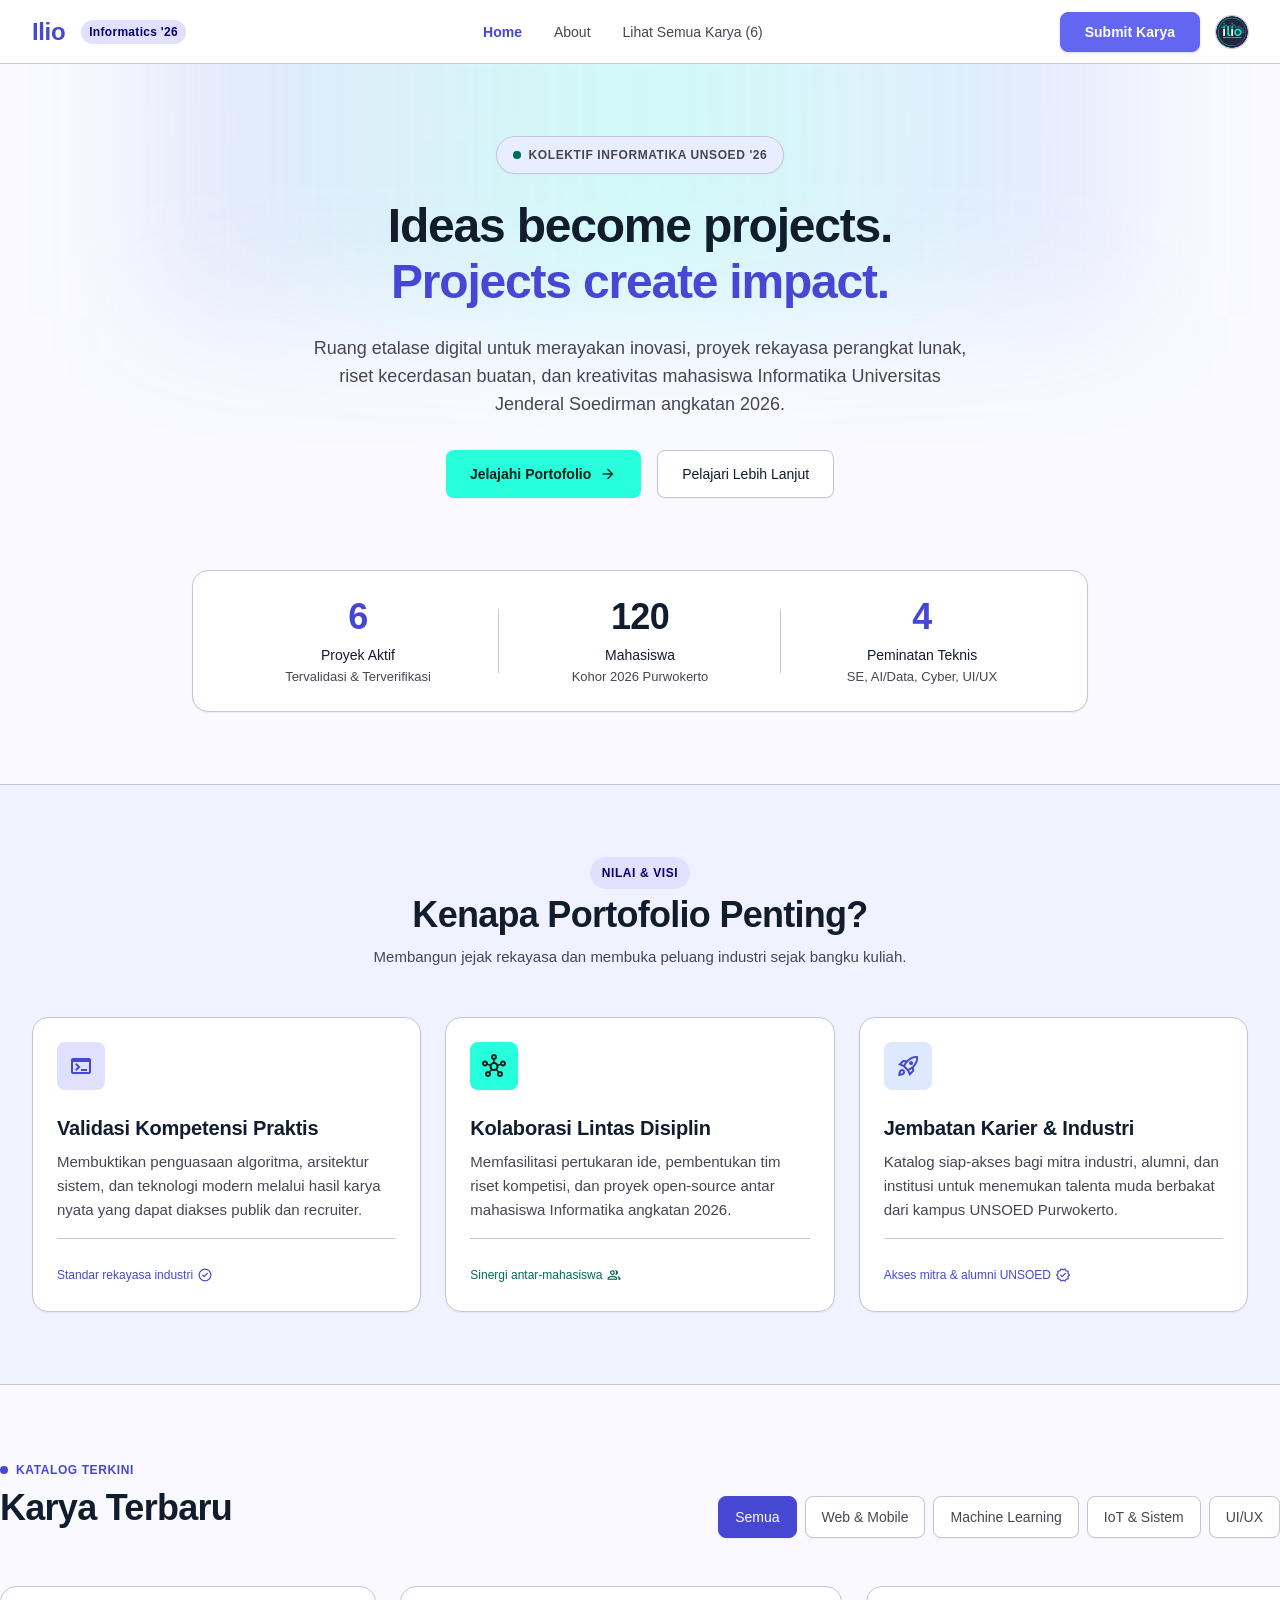
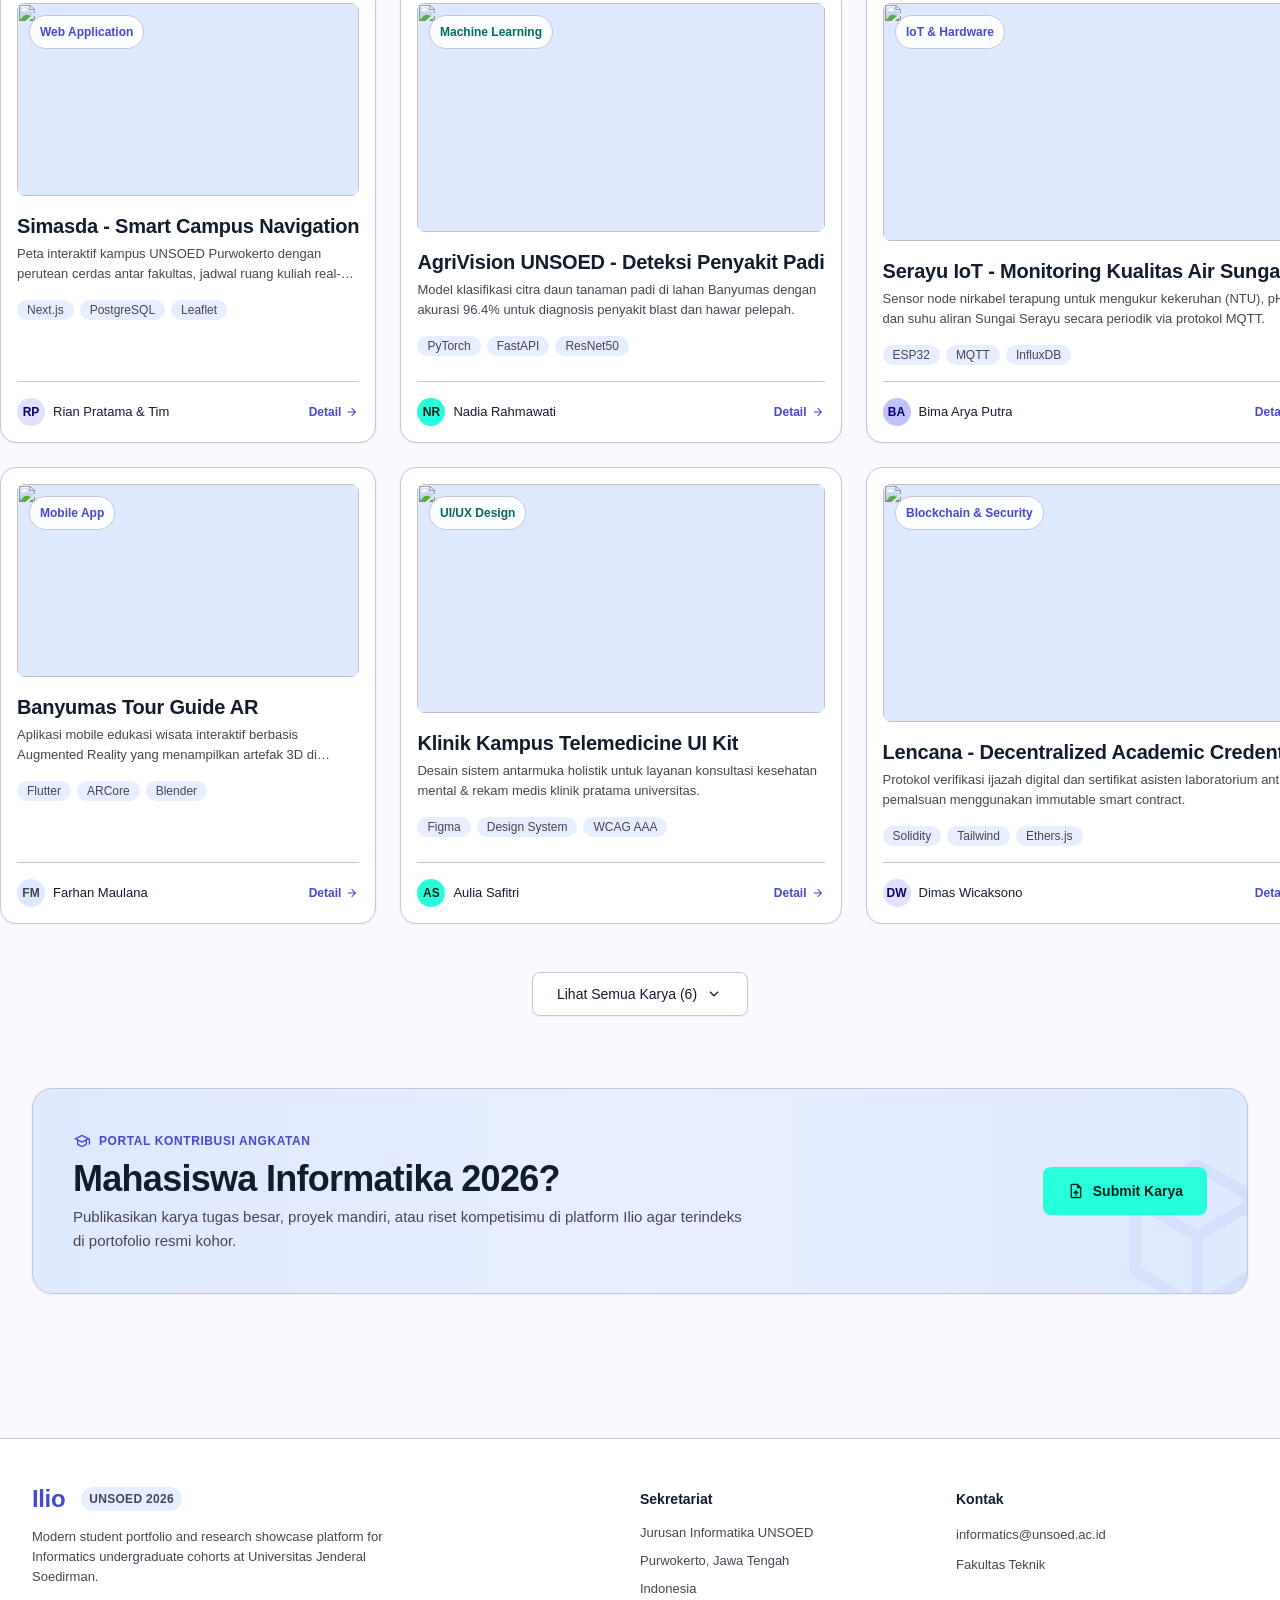
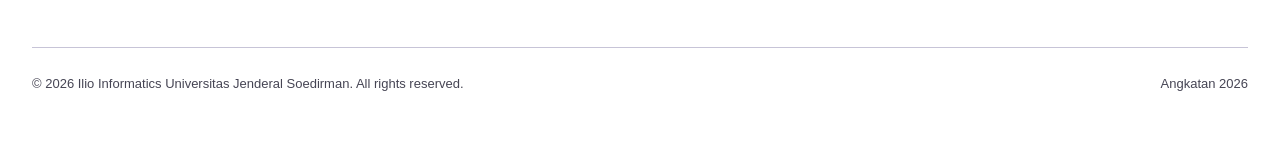
==== commit 082d3435: "menganti css dan menambahkan upload file foto di submit" ====
--- a/index.html
+++ b/index.html
@@ -3,153 +3,46 @@
 <head>
   <meta charset="utf-8" />
   <meta name="viewport" content="width=device-width, initial-scale=1.0" />
-  <meta name="shell-type" content="web_standard" />
   <title>Ilio - Platform Portofolio Informatika UNSOED '26</title>
 
   <!-- Google Fonts: Material Symbols & Web Typography -->
   <link rel="stylesheet" href="https://fonts.googleapis.com/css2?family=Material+Symbols+Outlined:opsz,wght,FILL,GRAD@20..48,100..700,0..1,-50..200" />
   <link rel="stylesheet" href="https://fonts.googleapis.com/css2?family=Inter:wght@400;500;600;700&family=Plus+Jakarta+Sans:wght@600;700;800&display=swap" />
 
-  <!-- External Stylesheet -->
+  
   <link rel="stylesheet" href="style.css" />
-
-  <!-- Tailwind CSS CDN -->
-  <script src="https://cdn.tailwindcss.com"></script>
-  <script id="tailwind-config">
-    tailwind.config = {
-      darkMode: "class",
-      theme: {
-        extend: {
-          colors: {
-            "tertiary": "#904900",
-            "secondary-fixed-dim": "#00dfc1",
-            "primary-fixed-dim": "#c0c1ff",
-            "on-secondary-fixed": "#00201a",
-            "on-secondary-fixed-variant": "#005144",
-            "inverse-surface": "#263143",
-            "on-tertiary-fixed": "#301400",
-            "on-error": "#ffffff",
-            "secondary-container": "#26fedc",
-            "surface-container-lowest": "#ffffff",
-            "primary": "#4648d4",
-            "surface-variant": "#d8e3fb",
-            "tertiary-fixed-dim": "#ffb783",
-            "inverse-primary": "#c0c1ff",
-            "on-secondary-container": "#007261",
-            "on-tertiary-container": "#fffbff",
-            "on-secondary": "#ffffff",
-            "primary-container": "#6063ee",
-            "surface-container-highest": "#d8e3fb",
-            "surface": "#f9f9ff",
-            "surface-dim": "#cfdaf2",
-            "on-error-container": "#93000a",
-            "surface-bright": "#f9f9ff",
-            "on-primary-fixed": "#07006c",
-            "on-tertiary": "#ffffff",
-            "primary-fixed": "#e1e0ff",
-            "on-background": "#111c2d",
-            "on-surface-variant": "#464554",
-            "outline": "#767586",
-            "inverse-on-surface": "#ecf1ff",
-            "surface-container-low": "#f0f3ff",
-            "tertiary-fixed": "#ffdcc5",
-            "on-surface": "#111c2d",
-            "outline-variant": "#c7c4d7",
-            "on-primary": "#ffffff",
-            "on-primary-container": "#fffbff",
-            "tertiary-container": "#b55d00",
-            "on-primary-fixed-variant": "#2f2ebe",
-            "surface-container": "#e7eeff",
-            "background": "#f9f9ff",
-            "error": "#ba1a1a",
-            "on-tertiary-fixed-variant": "#703700",
-            "surface-tint": "#494bd6",
-            "surface-container-high": "#dee8ff",
-            "secondary-fixed": "#26fedc",
-            "secondary": "#006b5b",
-            "error-container": "#ffdad6"
-          },
-          borderRadius: {
-            "DEFAULT": "0.25rem",
-            "lg": "0.5rem",
-            "xl": "0.75rem",
-            "full": "9999px"
-          },
-          spacing: {
-            "space-2xl": "3rem",
-            "margin": "2rem",
-            "space-xl": "2rem",
-            "space-sm": "0.5rem",
-            "margin-mobile": "1rem",
-            "gutter-mobile": "1rem",
-            "space-md": "1rem",
-            "space-lg": "1.5rem",
-            "space-xs": "0.25rem",
-            "gutter": "1.5rem",
-            "space-3xl": "4.5rem"
-          },
-          fontFamily: {
-            "headline-md": ["Plus Jakarta Sans", "sans-serif"],
-            "body-sm": ["Inter", "sans-serif"],
-            "display-hero-mobile": ["Plus Jakarta Sans", "sans-serif"],
-            "code-sm": ["Inter", "monospace"],
-            "display-hero": ["Plus Jakarta Sans", "sans-serif"],
-            "body-lg": ["Inter", "sans-serif"],
-            "headline-sm": ["Plus Jakarta Sans", "sans-serif"],
-            "headline-lg": ["Plus Jakarta Sans", "sans-serif"],
-            "body-md": ["Inter", "sans-serif"],
-            "label-sm": ["Inter", "sans-serif"],
-            "headline-lg-mobile": ["Plus Jakarta Sans", "sans-serif"],
-            "label-md": ["Inter", "sans-serif"]
-          },
-          fontSize: {
-            "headline-md": ["24px", { "lineHeight": "32px", "letterSpacing": "-0.015em", "fontWeight": "600" }],
-            "body-sm": ["13px", { "lineHeight": "20px", "letterSpacing": "0em", "fontWeight": "400" }],
-            "display-hero-mobile": ["32px", { "lineHeight": "40px", "letterSpacing": "-0.02em", "fontWeight": "700" }],
-            "code-sm": ["13px", { "lineHeight": "18px", "letterSpacing": "0em", "fontWeight": "500" }],
-            "display-hero": ["48px", { "lineHeight": "56px", "letterSpacing": "-0.025em", "fontWeight": "700" }],
-            "body-lg": ["18px", { "lineHeight": "28px", "letterSpacing": "-0.005em", "fontWeight": "400" }],
-            "headline-sm": ["20px", { "lineHeight": "28px", "letterSpacing": "-0.01em", "fontWeight": "600" }],
-            "headline-lg": ["36px", { "lineHeight": "44px", "letterSpacing": "-0.02em", "fontWeight": "600" }],
-            "body-md": ["15px", { "lineHeight": "24px", "letterSpacing": "0em", "fontWeight": "400" }],
-            "label-sm": ["12px", { "lineHeight": "16px", "letterSpacing": "0.025em", "fontWeight": "600" }],
-            "headline-lg-mobile": ["26px", { "lineHeight": "34px", "letterSpacing": "-0.015em", "fontWeight": "600" }],
-            "label-md": ["14px", { "lineHeight": "20px", "letterSpacing": "0.01em", "fontWeight": "500" }]
-          }
-        }
-      }
-    };
-  </script>
 </head>
 
-<body class="bg-surface font-body-md text-on-surface antialiased">
+<body>
   <!-- ========================================================
        TOP NAVIGATION BAR
        ======================================================== -->
-  <header class="fixed top-0 left-0 right-0 z-50 bg-surface-container-lowest/90 backdrop-blur-md border-b border-outline-variant">
-    <div class="max-w-7xl mx-auto px-margin flex items-center justify-between h-16">
+  <header class="site-header">
+    <div class="container header-container">
       
       <!-- Brand Logo & Cohort Tag -->
-      <div class="flex items-center gap-space-md">
-        <a href="#" class="font-headline-md text-headline-md tracking-tight text-primary font-bold">Ilio</a>
-        <span class="hidden sm:inline-flex items-center px-space-sm py-space-xs rounded-full bg-primary-fixed text-on-primary-fixed font-label-sm text-label-sm font-semibold">
+      <div class="brand-wrapper">
+        <a href="#" class="brand-logo">Ilio</a>
+        <span class="cohort-tag">
           Informatics '26
         </span>
       </div>
 
       <!-- Navigation Links -->
-      <nav class="hidden md:flex items-center gap-space-xl" data-active-classes="text-primary font-semibold">
-        <a class="transition-colors text-primary font-semibold" data-path="home" href="#" aria-current="page">Home</a>
-        <a class="font-label-md text-label-md text-on-surface-variant hover:text-on-surface transition-colors" data-path="about" href="#kenapa-penting">About</a>
-        <a class="font-label-md text-label-md text-on-surface-variant hover:text-on-surface transition-colors" data-path="portfolio" href="#karya-terbaru">Portfolio</a>
+      <nav class="nav-links">
+        <a class="nav-link active" data-path="home" href="#" aria-current="page">Home</a>
+        <a class="nav-link" data-path="about" href="#kenapa-penting">About</a>
+        <a class="nav-link" id="nav-semua-karya" data-path="portfolio" href="#karya-terbaru" title="Lihat semua karya portofolio">
+          Lihat Semua Karya (<span class="nav-karya-count">6</span>)
+        </a>
       </nav>
 
       <!-- Right Action Items (Submit Button & Profile Picture) -->
-      <div class="flex items-center gap-space-md">
+      <div class="header-actions">
         <!-- 'Submit Karya' Button in Navbar with #6366f1 -->
         <a 
           href="javascript:void(0)" 
-          class="open-submit-modal btn-submit-nav inline-flex items-center justify-center h-10 px-space-lg rounded-lg font-label-md text-label-md transition-all cursor-pointer" 
+          class="open-submit-modal btn-submit-nav" 
           data-path="submit-karya"
           title="Submit Karya Baru"
         >
@@ -159,7 +52,7 @@
         <!-- Profile Photo from 'logo pp.jpg' -->
         <img 
           alt="Profile" 
-          class="w-8 h-8 rounded-full object-cover ring-1 ring-outline-variant cursor-pointer hover:ring-primary transition-all" 
+          class="profile-avatar" 
           src="logo pp.jpg" 
         />
       </div>
@@ -170,504 +63,502 @@
   <!-- ========================================================
        MAIN PAGE CONTENT
        ======================================================== -->
-  <main class="w-full pt-16 bg-surface">
-    <div class="flex flex-col w-full">
+  <main style="padding-top: 64px;">
+    
+    <!-- Top Decorative Blur Gradient Backdrop -->
+    <div class="hero-wrapper">
+      <div class="hero-glow-blur"></div>
+
+      <!-- 1. HERO SECTION -->
+      <section class="container hero-content">
+        
+        <!-- Cohort Indicator Badge -->
+        <div class="cohort-badge">
+          <span class="ping-indicator">
+            <span class="ping-circle-animate"></span>
+            <span class="ping-circle-solid"></span>
+          </span>
+          <span class="badge-text">
+            Kolektif Informatika UNSOED '26
+          </span>
+        </div>
+
+        <!-- Main Hero Headline -->
+        <h1 class="hero-title">
+          Ideas become projects.<br />
+          <span class="text-primary">Projects create impact.</span>
+        </h1>
+
+        <!-- Hero Subtitle -->
+        <p class="hero-subtitle">
+          Ruang etalase digital untuk merayakan inovasi, proyek rekayasa perangkat lunak, riset kecerdasan buatan, dan kreativitas mahasiswa Informatika Universitas Jenderal Soedirman angkatan 2026.
+        </p>
+
+        <!-- Action Button Row -->
+        <div class="hero-actions">
+          <a class="btn-primary-action" href="#karya-terbaru">
+            <span>Jelajahi Portofolio</span>
+            <span class="material-symbols-outlined" style="font-size: 18px;">arrow_forward</span>
+          </a>
+          <a class="btn-secondary-action" href="#kenapa-penting">
+            Pelajari Lebih Lanjut
+          </a>
+        </div>
+
+        <!-- Minimalist Metric Strip (Validated Count of Works) -->
+        <div class="metric-strip">
+          <div class="metric-item">
+            <span id="metric-karya-count" class="metric-value text-primary">6</span>
+            <span class="metric-title">Proyek Aktif</span>
+            <span class="metric-desc">Tervalidasi &amp; Terverifikasi</span>
+          </div>
+          <div class="metric-item">
+            <span class="metric-value">120</span>
+            <span class="metric-title">Mahasiswa</span>
+            <span class="metric-desc">Kohor 2026 Purwokerto</span>
+          </div>
+          <div class="metric-item">
+            <span class="metric-value text-primary">4</span>
+            <span class="metric-title">Peminatan Teknis</span>
+            <span class="metric-desc">SE, AI/Data, Cyber, UI/UX</span>
+          </div>
+        </div>
+
+      </section>
+    </div>
+
+    
+    <section class="section-why" id="kenapa-penting">
+      <div class="container">
+        
+        <!-- Section Header -->
+        <div class="section-header-center">
+          <span class="pill-badge">
+            Nilai &amp; Visi
+          </span>
+          <h2 class="section-title">
+            Kenapa Portofolio Penting?
+          </h2>
+          <p class="section-desc">
+            Membangun jejak rekayasa dan membuka peluang industri sejak bangku kuliah.
+          </p>
+        </div>
+
+        <!-- 3 Benefit Cards -->
+        <div class="benefit-grid">
+          
+          <!-- Benefit Card 1 -->
+          <div class="benefit-card">
+            <div>
+              <div class="benefit-icon-wrapper bg-primary-light">
+                <span class="material-symbols-outlined" style="font-size: 24px;">terminal</span>
+              </div>
+              <h3 class="benefit-title">
+                Validasi Kompetensi Praktis
+              </h3>
+              <p class="benefit-desc">
+                Membuktikan penguasaan algoritma, arsitektur sistem, dan teknologi modern melalui hasil karya nyata yang dapat diakses publik dan recruiter.
+              </p>
+            </div>
+            <div class="benefit-footer text-primary">
+              <span>Standar rekayasa industri</span>
+              <span class="material-symbols-outlined" style="font-size: 16px;">check_circle</span>
+            </div>
+          </div>
+
+          <!-- Benefit Card 2 -->
+          <div class="benefit-card">
+            <div>
+              <div class="benefit-icon-wrapper bg-secondary-light">
+                <span class="material-symbols-outlined" style="font-size: 24px;">hub</span>
+              </div>
+              <h3 class="benefit-title">
+                Kolaborasi Lintas Disiplin
+              </h3>
+              <p class="benefit-desc">
+                Memfasilitasi pertukaran ide, pembentukan tim riset kompetisi, dan proyek open-source antar mahasiswa Informatika angkatan 2026.
+              </p>
+            </div>
+            <div class="benefit-footer text-secondary">
+              <span>Sinergi antar-mahasiswa</span>
+              <span class="material-symbols-outlined" style="font-size: 16px;">group</span>
+            </div>
+          </div>
+
+          <!-- Benefit Card 3 -->
+          <div class="benefit-card">
+            <div>
+              <div class="benefit-icon-wrapper bg-high-light">
+                <span class="material-symbols-outlined" style="font-size: 24px;">rocket_launch</span>
+              </div>
+              <h3 class="benefit-title">
+                Jembatan Karier &amp; Industri
+              </h3>
+              <p class="benefit-desc">
+                Katalog siap-akses bagi mitra industri, alumni, dan institusi untuk menemukan talenta muda berbakat dari kampus UNSOED Purwokerto.
+              </p>
+            </div>
+            <div class="benefit-footer text-primary">
+              <span>Akses mitra &amp; alumni UNSOED</span>
+              <span class="material-symbols-outlined" style="font-size: 16px;">verified</span>
+            </div>
+          </div>
+
+        </div>
+
+      </div>
+    </section>
+
+    <!-- 3. SECTION: KARYA TERBARU (RECENT PROJECTS) -->
+    <section class="container section-catalog" id="karya-terbaru">
       
-      <!-- Top Decorative Blur Gradient Backdrop -->
-      <div class="relative w-full overflow-hidden">
-        <div class="absolute -top-32 left-1/2 -translate-x-1/2 w-[980px] h-[380px] bg-gradient-to-r from-primary/10 via-secondary-container/20 to-primary-container/10 blur-3xl pointer-events-none -z-10"></div>
-
-        <!-- 1. HERO SECTION -->
-        <section class="w-full max-w-7xl mx-auto px-margin py-space-3xl flex flex-col items-center text-center">
-          
-          <!-- Cohort Indicator Badge -->
-          <div class="inline-flex items-center gap-space-sm px-4 py-1.5 rounded-full bg-surface-container border border-outline-variant shadow-sm mb-space-lg">
-            <span class="relative flex h-2 w-2">
-              <span class="animate-ping absolute inline-flex h-full w-full rounded-full bg-secondary-fixed-dim opacity-75"></span>
-              <span class="relative inline-flex rounded-full h-2 w-2 bg-secondary"></span>
-            </span>
-            <span class="font-label-sm text-label-sm text-on-surface-variant font-semibold tracking-wide uppercase">
-              Kolektif Informatika UNSOED '26
-            </span>
-          </div>
-
-          <!-- Main Hero Headline -->
-          <h1 class="font-display-hero text-display-hero md:text-[56px] md:leading-[64px] text-on-surface font-extrabold max-w-4xl tracking-tight mb-space-lg">
-            Ideas become projects.<br class="hidden sm:inline" />
-            <span class="text-primary">Projects create impact.</span>
-          </h1>
-
-          <!-- Hero Subtitle -->
-          <p class="font-body-lg text-body-lg text-on-surface-variant max-w-2xl leading-relaxed mb-space-xl">
-            Ruang etalase digital untuk merayakan inovasi, proyek rekayasa perangkat lunak, riset kecerdasan buatan, dan kreativitas mahasiswa Informatika Universitas Jenderal Soedirman angkatan 2026.
-          </p>
-
-          <!-- Action Button Row -->
-          <div class="flex flex-col sm:flex-row items-center gap-space-md mb-space-3xl w-full sm:w-auto">
-            <a class="w-full sm:w-auto inline-flex items-center justify-center gap-space-sm h-12 px-6 rounded-lg bg-secondary-container text-on-secondary-fixed font-label-md text-label-md font-semibold shadow-sm hover:shadow-md hover:-translate-y-0.5 transition-all" href="#karya-terbaru">
-              <span>Jelajahi Portofolio</span>
-              <span class="material-symbols-outlined text-lg">arrow_forward</span>
+      <!-- Section Title & Filter Tabs -->
+      <div class="catalog-header">
+        <div>
+          <div class="section-label">
+            <span class="section-label-dot"></span>
+            Katalog Terkini
+          </div>
+          <h2 class="section-title">
+            Karya Terbaru
+          </h2>
+        </div>
+
+        <!-- Filter Tabs -->
+        <div class="filter-group" id="filter-container">
+          <button class="filter-btn active-tab" data-filter="all">
+            Semua
+          </button>
+          <button class="filter-btn" data-filter="web-mobile">
+            Web &amp; Mobile
+          </button>
+          <button class="filter-btn" data-filter="ml">
+            Machine Learning
+          </button>
+          <button class="filter-btn" data-filter="iot">
+            IoT &amp; Sistem
+          </button>
+          <button class="filter-btn" data-filter="uiux">
+            UI/UX
+          </button>
+        </div>
+      </div>
+
+      <!-- Projects Responsive Grid -->
+      <div class="projects-grid" id="projects-grid">
+        
+        <!-- Project Card 1: Simasda -->
+        <div class="project-card" data-category="web-mobile">
+          <div>
+            <div class="project-thumbnail-wrapper">
+              <img class="project-thumbnail" data-alt="Modern web interface dashboard for smart university campus navigation" src="https://lh3.googleusercontent.com/aida-public/[base64]" />
+              <span class="project-badge-category cat-primary">
+                Web Application
+              </span>
+            </div>
+            <h3 class="project-title">
+              Simasda - Smart Campus Navigation
+            </h3>
+            <p class="project-desc">
+              Peta interaktif kampus UNSOED Purwokerto dengan perutean cerdas antar fakultas, jadwal ruang kuliah real-time, dan estimasi waktu tempuh.
+            </p>
+            <div class="tech-stack-row">
+              <span class="tech-chip">Next.js</span>
+              <span class="tech-chip">PostgreSQL</span>
+              <span class="tech-chip">Leaflet</span>
+            </div>
+          </div>
+          <div class="project-author-strip">
+            <div class="author-info">
+              <div class="author-avatar bg-primary-avatar">
+                RP
+              </div>
+              <span class="author-name">
+                Rian Pratama &amp; Tim
+              </span>
+            </div>
+            <a class="link-detail" href="#">
+              Detail <span class="material-symbols-outlined" style="font-size: 14px;">arrow_forward</span>
             </a>
-            <a class="w-full sm:w-auto inline-flex items-center justify-center h-12 px-6 rounded-lg bg-surface-container-lowest text-on-surface font-label-md text-label-md font-medium border border-outline-variant shadow-sm hover:bg-surface-container-low transition-colors" href="#kenapa-penting">
-              Pelajari Lebih Lanjut
+          </div>
+        </div>
+
+        <!-- Project Card 2: AgriVision UNSOED -->
+        <div class="project-card" data-category="ml">
+          <div>
+            <div class="project-thumbnail-wrapper">
+              <img class="project-thumbnail" data-alt="Machine learning computer vision model interface detecting rice leaf blast disease" src="https://lh3.googleusercontent.com/aida-public/[base64]" />
+              <span class="project-badge-category cat-secondary">
+                Machine Learning
+              </span>
+            </div>
+            <h3 class="project-title">
+              AgriVision UNSOED - Deteksi Penyakit Padi
+            </h3>
+            <p class="project-desc">
+              Model klasifikasi citra daun tanaman padi di lahan Banyumas dengan akurasi 96.4% untuk diagnosis penyakit blast dan hawar pelepah.
+            </p>
+            <div class="tech-stack-row">
+              <span class="tech-chip">PyTorch</span>
+              <span class="tech-chip">FastAPI</span>
+              <span class="tech-chip">ResNet50</span>
+            </div>
+          </div>
+          <div class="project-author-strip">
+            <div class="author-info">
+              <div class="author-avatar bg-secondary-avatar">
+                NR
+              </div>
+              <span class="author-name">
+                Nadia Rahmawati
+              </span>
+            </div>
+            <a class="link-detail" href="#">
+              Detail <span class="material-symbols-outlined" style="font-size: 14px;">arrow_forward</span>
             </a>
           </div>
-
-          <!-- Minimalist Metric Strip (Validated Count of Works) -->
-          <div class="w-full max-w-4xl bg-surface-container-lowest rounded-xl border border-outline-variant shadow-sm p-space-lg grid grid-cols-1 sm:grid-cols-3 divide-y sm:divide-y-0 sm:divide-x divide-outline-variant">
-            <div class="flex flex-col items-center py-space-sm sm:py-0 px-space-md">
-              <span id="metric-karya-count" class="font-headline-lg text-headline-lg text-primary font-bold">6</span>
-              <span class="font-label-md text-label-md text-on-surface font-medium mt-1">Proyek Aktif</span>
-              <span class="font-body-sm text-body-sm text-on-surface-variant">Tervalidasi &amp; Terverifikasi</span>
-            </div>
-            <div class="flex flex-col items-center py-space-sm sm:py-0 px-space-md">
-              <span class="font-headline-lg text-headline-lg text-on-surface font-bold">120</span>
-              <span class="font-label-md text-label-md text-on-surface font-medium mt-1">Mahasiswa</span>
-              <span class="font-body-sm text-body-sm text-on-surface-variant">Kohor 2026 Purwokerto</span>
-            </div>
-            <div class="flex flex-col items-center py-space-sm sm:py-0 px-space-md">
-              <span class="font-headline-lg text-headline-lg text-primary font-bold">4</span>
-              <span class="font-label-md text-label-md text-on-surface font-medium mt-1">Peminatan Teknis</span>
-              <span class="font-body-sm text-body-sm text-on-surface-variant">SE, AI/Data, Cyber, UI/UX</span>
-            </div>
-          </div>
-
-        </section>
-      </div>
-
-      <!-- 2. SECTION: KENAPA PORTOFOLIO PENTING -->
-      <section class="w-full bg-surface-container-low border-y border-outline-variant py-space-3xl" id="kenapa-penting">
-        <div class="max-w-7xl mx-auto px-margin">
-          
-          <!-- Section Header -->
-          <div class="flex flex-col items-center text-center max-w-2xl mx-auto mb-space-2xl">
-            <span class="px-3 py-1 rounded-full bg-primary-fixed text-on-primary-fixed font-label-sm text-label-sm font-semibold uppercase tracking-wider mb-space-xs">
-              Nilai &amp; Visi
-            </span>
-            <h2 class="font-headline-lg text-headline-lg text-on-surface font-bold tracking-tight mb-space-xs">
-              Kenapa Portofolio Penting?
-            </h2>
-            <p class="font-body-md text-body-md text-on-surface-variant">
-              Membangun jejak rekayasa dan membuka peluang industri sejak bangku kuliah.
+        </div>
+
+        <!-- Project Card 3: Serayu IoT -->
+        <div class="project-card" data-category="iot">
+          <div>
+            <div class="project-thumbnail-wrapper">
+              <img class="project-thumbnail" data-alt="Internet of Things hardware prototype with microcontrollers monitoring Serayu river" src="https://lh3.googleusercontent.com/aida-public/[base64]" />
+              <span class="project-badge-category cat-primary">
+                IoT &amp; Hardware
+              </span>
+            </div>
+            <h3 class="project-title">
+              Serayu IoT - Monitoring Kualitas Air Sungai
+            </h3>
+            <p class="project-desc">
+              Sensor node nirkabel terapung untuk mengukur kekeruhan (NTU), pH, dan suhu aliran Sungai Serayu secara periodik via protokol MQTT.
             </p>
-          </div>
-
-          <!-- 3 Benefit Cards -->
-          <div class="grid grid-cols-1 md:grid-cols-3 gap-gutter">
-            
-            <!-- Benefit Card 1 -->
-            <div class="bg-surface-container-lowest rounded-xl border border-outline-variant p-space-lg shadow-sm hover:shadow-md hover:border-primary/40 transition-all flex flex-col justify-between">
-              <div>
-                <div class="w-12 h-12 rounded-lg bg-primary-fixed flex items-center justify-center text-primary mb-space-lg">
-                  <span class="material-symbols-outlined text-2xl">terminal</span>
-                </div>
-                <h3 class="font-headline-sm text-headline-sm text-on-surface font-semibold mb-space-sm">
-                  Validasi Kompetensi Praktis
-                </h3>
-                <p class="font-body-md text-body-md text-on-surface-variant leading-relaxed">
-                  Membuktikan penguasaan algoritma, arsitektur sistem, dan teknologi modern melalui hasil karya nyata yang dapat diakses publik dan recruiter.
-                </p>
-              </div>
-              <div class="pt-space-lg mt-space-md border-t border-outline-variant flex items-center gap-space-xs text-primary font-label-sm text-label-sm font-medium">
-                <span>Standar rekayasa industri</span>
-                <span class="material-symbols-outlined text-sm">check_circle</span>
-              </div>
-            </div>
-
-            <!-- Benefit Card 2 -->
-            <div class="bg-surface-container-lowest rounded-xl border border-outline-variant p-space-lg shadow-sm hover:shadow-md hover:border-secondary/40 transition-all flex flex-col justify-between">
-              <div>
-                <div class="w-12 h-12 rounded-lg bg-secondary-fixed flex items-center justify-center text-on-secondary-fixed mb-space-lg">
-                  <span class="material-symbols-outlined text-2xl">hub</span>
-                </div>
-                <h3 class="font-headline-sm text-headline-sm text-on-surface font-semibold mb-space-sm">
-                  Kolaborasi Lintas Disiplin
-                </h3>
-                <p class="font-body-md text-body-md text-on-surface-variant leading-relaxed">
-                  Memfasilitasi pertukaran ide, pembentukan tim riset kompetisi, dan proyek open-source antar mahasiswa Informatika angkatan 2026.
-                </p>
-              </div>
-              <div class="pt-space-lg mt-space-md border-t border-outline-variant flex items-center gap-space-xs text-secondary font-label-sm text-label-sm font-medium">
-                <span>Sinergi antar-mahasiswa</span>
-                <span class="material-symbols-outlined text-sm">group</span>
-              </div>
-            </div>
-
-            <!-- Benefit Card 3 -->
-            <div class="bg-surface-container-lowest rounded-xl border border-outline-variant p-space-lg shadow-sm hover:shadow-md hover:border-primary/40 transition-all flex flex-col justify-between">
-              <div>
-                <div class="w-12 h-12 rounded-lg bg-surface-container-high flex items-center justify-center text-primary mb-space-lg">
-                  <span class="material-symbols-outlined text-2xl">rocket_launch</span>
-                </div>
-                <h3 class="font-headline-sm text-headline-sm text-on-surface font-semibold mb-space-sm">
-                  Jembatan Karier &amp; Industri
-                </h3>
-                <p class="font-body-md text-body-md text-on-surface-variant leading-relaxed">
-                  Katalog siap-akses bagi mitra industri, alumni, dan institusi untuk menemukan talenta muda berbakat dari kampus UNSOED Purwokerto.
-                </p>
-              </div>
-              <div class="pt-space-lg mt-space-md border-t border-outline-variant flex items-center gap-space-xs text-primary font-label-sm text-label-sm font-medium">
-                <span>Akses mitra &amp; alumni UNSOED</span>
-                <span class="material-symbols-outlined text-sm">verified</span>
-              </div>
-            </div>
-
-          </div>
-
-        </div>
-      </section>
-
-      <!-- 3. SECTION: KARYA TERBARU (RECENT PROJECTS) -->
-      <section class="w-full max-w-7xl mx-auto px-margin py-space-3xl" id="karya-terbaru">
-        
-        <!-- Section Title & Filter Tabs -->
-        <div class="flex flex-col md:flex-row md:items-end justify-between gap-space-lg mb-space-2xl">
+            <div class="tech-stack-row">
+              <span class="tech-chip">ESP32</span>
+              <span class="tech-chip">MQTT</span>
+              <span class="tech-chip">InfluxDB</span>
+            </div>
+          </div>
+          <div class="project-author-strip">
+            <div class="author-info">
+              <div class="author-avatar bg-dim-avatar">
+                BA
+              </div>
+              <span class="author-name">
+                Bima Arya Putra
+              </span>
+            </div>
+            <a class="link-detail" href="#">
+              Detail <span class="material-symbols-outlined" style="font-size: 14px;">arrow_forward</span>
+            </a>
+          </div>
+        </div>
+
+        <!-- Project Card 4: Banyumas Tour Guide AR -->
+        <div class="project-card" data-category="web-mobile">
           <div>
-            <div class="inline-flex items-center gap-2 text-primary font-label-sm text-label-sm font-semibold uppercase tracking-wider mb-space-xs">
-              <span class="w-2 h-2 rounded-full bg-primary"></span>
-              Katalog Terkini
-            </div>
-            <h2 class="font-headline-lg text-headline-lg text-on-surface font-bold tracking-tight">
-              Karya Terbaru
-            </h2>
-          </div>
-
-          <!-- Filter Tabs -->
-          <div class="flex flex-wrap gap-2" id="filter-container">
-            <button class="filter-btn active-tab px-4 py-2 rounded-lg font-label-md text-label-md font-medium transition-all bg-primary text-on-primary shadow-sm" data-filter="all">
-              Semua
-            </button>
-            <button class="filter-btn px-4 py-2 rounded-lg font-label-md text-label-md font-medium transition-all bg-surface-container-lowest text-on-surface-variant border border-outline-variant hover:bg-surface-container-low hover:text-on-surface" data-filter="web-mobile">
-              Web &amp; Mobile
-            </button>
-            <button class="filter-btn px-4 py-2 rounded-lg font-label-md text-label-md font-medium transition-all bg-surface-container-lowest text-on-surface-variant border border-outline-variant hover:bg-surface-container-low hover:text-on-surface" data-filter="ml">
-              Machine Learning
-            </button>
-            <button class="filter-btn px-4 py-2 rounded-lg font-label-md text-label-md font-medium transition-all bg-surface-container-lowest text-on-surface-variant border border-outline-variant hover:bg-surface-container-low hover:text-on-surface" data-filter="iot">
-              IoT &amp; Sistem
-            </button>
-            <button class="filter-btn px-4 py-2 rounded-lg font-label-md text-label-md font-medium transition-all bg-surface-container-lowest text-on-surface-variant border border-outline-variant hover:bg-surface-container-low hover:text-on-surface" data-filter="uiux">
-              UI/UX
-            </button>
-          </div>
-        </div>
-
-        <!-- Projects Responsive Grid -->
-        <div class="grid grid-cols-1 md:grid-cols-2 lg:grid-cols-3 gap-gutter mb-space-2xl" id="projects-grid">
-          
-          <!-- Project Card 1: Simasda -->
-          <div class="project-card group bg-surface-container-lowest rounded-xl border border-outline-variant p-space-md shadow-sm hover:shadow-md hover:border-primary/50 hover:-translate-y-1 transition-all flex flex-col justify-between" data-category="web-mobile">
-            <div>
-              <div class="relative w-full aspect-video rounded-lg overflow-hidden bg-surface-container-high mb-space-md">
-                <img class="w-full h-full object-cover group-hover:scale-105 transition-transform duration-300" data-alt="Modern web interface dashboard for smart university campus navigation" src="https://lh3.googleusercontent.com/aida-public/[base64]" />
-                <span class="absolute top-3 left-3 px-2.5 py-1 rounded-full bg-surface-container-lowest/90 backdrop-blur-sm text-primary font-label-sm text-label-sm font-semibold border border-outline-variant">
-                  Web Application
-                </span>
-              </div>
-              <h3 class="font-headline-sm text-headline-sm text-on-surface font-semibold group-hover:text-primary transition-colors line-clamp-1">
-                Simasda - Smart Campus Navigation
-              </h3>
-              <p class="font-body-sm text-body-sm text-on-surface-variant mt-space-xs line-clamp-2">
-                Peta interaktif kampus UNSOED Purwokerto dengan perutean cerdas antar fakultas, jadwal ruang kuliah real-time, dan estimasi waktu tempuh.
-              </p>
-              <div class="flex flex-wrap gap-1.5 mt-space-md">
-                <span class="px-2.5 py-0.5 rounded-full bg-surface-container text-on-surface-variant font-label-sm text-label-sm">Next.js</span>
-                <span class="px-2.5 py-0.5 rounded-full bg-surface-container text-on-surface-variant font-label-sm text-label-sm">PostgreSQL</span>
-                <span class="px-2.5 py-0.5 rounded-full bg-surface-container text-on-surface-variant font-label-sm text-label-sm">Leaflet</span>
-              </div>
-            </div>
-            <div class="pt-space-md mt-space-md border-t border-outline-variant flex items-center justify-between">
-              <div class="flex items-center gap-space-xs">
-                <div class="w-7 h-7 rounded-full bg-primary-fixed text-on-primary-fixed flex items-center justify-center font-label-sm text-label-sm font-bold">
-                  RP
-                </div>
-                <span class="font-body-sm text-body-sm text-on-surface font-medium truncate max-w-[130px]">
-                  Rian Pratama &amp; Tim
-                </span>
-              </div>
-              <a class="inline-flex items-center gap-1 font-label-sm text-label-sm font-semibold text-primary hover:underline" href="#">
-                Detail <span class="material-symbols-outlined text-sm">arrow_forward</span>
-              </a>
-            </div>
-          </div>
-
-          <!-- Project Card 2: AgriVision UNSOED -->
-          <div class="project-card group bg-surface-container-lowest rounded-xl border border-outline-variant p-space-md shadow-sm hover:shadow-md hover:border-primary/50 hover:-translate-y-1 transition-all flex flex-col justify-between" data-category="ml">
-            <div>
-              <div class="relative w-full aspect-video rounded-lg overflow-hidden bg-surface-container-high mb-space-md">
-                <img class="w-full h-full object-cover group-hover:scale-105 transition-transform duration-300" data-alt="Machine learning computer vision model interface detecting rice leaf blast disease" src="https://lh3.googleusercontent.com/aida-public/[base64]" />
-                <span class="absolute top-3 left-3 px-2.5 py-1 rounded-full bg-surface-container-lowest/90 backdrop-blur-sm text-secondary font-label-sm text-label-sm font-semibold border border-outline-variant">
-                  Machine Learning
-                </span>
-              </div>
-              <h3 class="font-headline-sm text-headline-sm text-on-surface font-semibold group-hover:text-primary transition-colors line-clamp-1">
-                AgriVision UNSOED - Deteksi Penyakit Padi
-              </h3>
-              <p class="font-body-sm text-body-sm text-on-surface-variant mt-space-xs line-clamp-2">
-                Model klasifikasi citra daun tanaman padi di lahan Banyumas dengan akurasi 96.4% untuk diagnosis penyakit blast dan hawar pelepah.
-              </p>
-              <div class="flex flex-wrap gap-1.5 mt-space-md">
-                <span class="px-2.5 py-0.5 rounded-full bg-surface-container text-on-surface-variant font-label-sm text-label-sm">PyTorch</span>
-                <span class="px-2.5 py-0.5 rounded-full bg-surface-container text-on-surface-variant font-label-sm text-label-sm">FastAPI</span>
-                <span class="px-2.5 py-0.5 rounded-full bg-surface-container text-on-surface-variant font-label-sm text-label-sm">ResNet50</span>
-              </div>
-            </div>
-            <div class="pt-space-md mt-space-md border-t border-outline-variant flex items-center justify-between">
-              <div class="flex items-center gap-space-xs">
-                <div class="w-7 h-7 rounded-full bg-secondary-fixed text-on-secondary-fixed flex items-center justify-center font-label-sm text-label-sm font-bold">
-                  NR
-                </div>
-                <span class="font-body-sm text-body-sm text-on-surface font-medium truncate max-w-[130px]">
-                  Nadia Rahmawati
-                </span>
-              </div>
-              <a class="inline-flex items-center gap-1 font-label-sm text-label-sm font-semibold text-primary hover:underline" href="#">
-                Detail <span class="material-symbols-outlined text-sm">arrow_forward</span>
-              </a>
-            </div>
-          </div>
-
-          <!-- Project Card 3: Serayu IoT -->
-          <div class="project-card group bg-surface-container-lowest rounded-xl border border-outline-variant p-space-md shadow-sm hover:shadow-md hover:border-primary/50 hover:-translate-y-1 transition-all flex flex-col justify-between" data-category="iot">
-            <div>
-              <div class="relative w-full aspect-video rounded-lg overflow-hidden bg-surface-container-high mb-space-md">
-                <img class="w-full h-full object-cover group-hover:scale-105 transition-transform duration-300" data-alt="Internet of Things hardware prototype with microcontrollers monitoring Serayu river" src="https://lh3.googleusercontent.com/aida-public/[base64]" />
-                <span class="absolute top-3 left-3 px-2.5 py-1 rounded-full bg-surface-container-lowest/90 backdrop-blur-sm text-primary font-label-sm text-label-sm font-semibold border border-outline-variant">
-                  IoT &amp; Hardware
-                </span>
-              </div>
-              <h3 class="font-headline-sm text-headline-sm text-on-surface font-semibold group-hover:text-primary transition-colors line-clamp-1">
-                Serayu IoT - Monitoring Kualitas Air Sungai
-              </h3>
-              <p class="font-body-sm text-body-sm text-on-surface-variant mt-space-xs line-clamp-2">
-                Sensor node nirkabel terapung untuk mengukur kekeruhan (NTU), pH, dan suhu aliran Sungai Serayu secara periodik via protokol MQTT.
-              </p>
-              <div class="flex flex-wrap gap-1.5 mt-space-md">
-                <span class="px-2.5 py-0.5 rounded-full bg-surface-container text-on-surface-variant font-label-sm text-label-sm">ESP32</span>
-                <span class="px-2.5 py-0.5 rounded-full bg-surface-container text-on-surface-variant font-label-sm text-label-sm">MQTT</span>
-                <span class="px-2.5 py-0.5 rounded-full bg-surface-container text-on-surface-variant font-label-sm text-label-sm">InfluxDB</span>
-              </div>
-            </div>
-            <div class="pt-space-md mt-space-md border-t border-outline-variant flex items-center justify-between">
-              <div class="flex items-center gap-space-xs">
-                <div class="w-7 h-7 rounded-full bg-primary-fixed-dim text-on-primary-fixed flex items-center justify-center font-label-sm text-label-sm font-bold">
-                  BA
-                </div>
-                <span class="font-body-sm text-body-sm text-on-surface font-medium truncate max-w-[130px]">
-                  Bima Arya Putra
-                </span>
-              </div>
-              <a class="inline-flex items-center gap-1 font-label-sm text-label-sm font-semibold text-primary hover:underline" href="#">
-                Detail <span class="material-symbols-outlined text-sm">arrow_forward</span>
-              </a>
-            </div>
-          </div>
-
-          <!-- Project Card 4: Banyumas Tour Guide AR -->
-          <div class="project-card group bg-surface-container-lowest rounded-xl border border-outline-variant p-space-md shadow-sm hover:shadow-md hover:border-primary/50 hover:-translate-y-1 transition-all flex flex-col justify-between" data-category="web-mobile">
-            <div>
-              <div class="relative w-full aspect-video rounded-lg overflow-hidden bg-surface-container-high mb-space-md">
-                <img class="w-full h-full object-cover group-hover:scale-105 transition-transform duration-300" data-alt="Augmented reality smartphone application camera viewport displaying 3D historic landmarks" src="https://lh3.googleusercontent.com/aida-public/[base64]" />
-                <span class="absolute top-3 left-3 px-2.5 py-1 rounded-full bg-surface-container-lowest/90 backdrop-blur-sm text-primary font-label-sm text-label-sm font-semibold border border-outline-variant">
-                  Mobile App
-                </span>
-              </div>
-              <h3 class="font-headline-sm text-headline-sm text-on-surface font-semibold group-hover:text-primary transition-colors line-clamp-1">
-                Banyumas Tour Guide AR
-              </h3>
-              <p class="font-body-sm text-body-sm text-on-surface-variant mt-space-xs line-clamp-2">
-                Aplikasi mobile edukasi wisata interaktif berbasis Augmented Reality yang menampilkan artefak 3D di Baturraden dan Museum Wayang.
-              </p>
-              <div class="flex flex-wrap gap-1.5 mt-space-md">
-                <span class="px-2.5 py-0.5 rounded-full bg-surface-container text-on-surface-variant font-label-sm text-label-sm">Flutter</span>
-                <span class="px-2.5 py-0.5 rounded-full bg-surface-container text-on-surface-variant font-label-sm text-label-sm">ARCore</span>
-                <span class="px-2.5 py-0.5 rounded-full bg-surface-container text-on-surface-variant font-label-sm text-label-sm">Blender</span>
-              </div>
-            </div>
-            <div class="pt-space-md mt-space-md border-t border-outline-variant flex items-center justify-between">
-              <div class="flex items-center gap-space-xs">
-                <div class="w-7 h-7 rounded-full bg-surface-container-high text-on-surface-variant flex items-center justify-center font-label-sm text-label-sm font-bold">
-                  FM
-                </div>
-                <span class="font-body-sm text-body-sm text-on-surface font-medium truncate max-w-[130px]">
-                  Farhan Maulana
-                </span>
-              </div>
-              <a class="inline-flex items-center gap-1 font-label-sm text-label-sm font-semibold text-primary hover:underline" href="#">
-                Detail <span class="material-symbols-outlined text-sm">arrow_forward</span>
-              </a>
-            </div>
-          </div>
-
-          <!-- Project Card 5: Klinik Kampus Telemedicine UI Kit -->
-          <div class="project-card group bg-surface-container-lowest rounded-xl border border-outline-variant p-space-md shadow-sm hover:shadow-md hover:border-primary/50 hover:-translate-y-1 transition-all flex flex-col justify-between" data-category="uiux">
-            <div>
-              <div class="relative w-full aspect-video rounded-lg overflow-hidden bg-surface-container-high mb-space-md">
-                <img class="w-full h-full object-cover group-hover:scale-105 transition-transform duration-300" data-alt="Figma UI UX telemedicine design system showpiece featuring doctor appointment calendars" src="https://lh3.googleusercontent.com/aida-public/[base64]" />
-                <span class="absolute top-3 left-3 px-2.5 py-1 rounded-full bg-surface-container-lowest/90 backdrop-blur-sm text-secondary font-label-sm text-label-sm font-semibold border border-outline-variant">
-                  UI/UX Design
-                </span>
-              </div>
-              <h3 class="font-headline-sm text-headline-sm text-on-surface font-semibold group-hover:text-primary transition-colors line-clamp-1">
-                Klinik Kampus Telemedicine UI Kit
-              </h3>
-              <p class="font-body-sm text-body-sm text-on-surface-variant mt-space-xs line-clamp-2">
-                Desain sistem antarmuka holistik untuk layanan konsultasi kesehatan mental &amp; rekam medis klinik pratama universitas.
-              </p>
-              <div class="flex flex-wrap gap-1.5 mt-space-md">
-                <span class="px-2.5 py-0.5 rounded-full bg-surface-container text-on-surface-variant font-label-sm text-label-sm">Figma</span>
-                <span class="px-2.5 py-0.5 rounded-full bg-surface-container text-on-surface-variant font-label-sm text-label-sm">Design System</span>
-                <span class="px-2.5 py-0.5 rounded-full bg-surface-container text-on-surface-variant font-label-sm text-label-sm">WCAG AAA</span>
-              </div>
-            </div>
-            <div class="pt-space-md mt-space-md border-t border-outline-variant flex items-center justify-between">
-              <div class="flex items-center gap-space-xs">
-                <div class="w-7 h-7 rounded-full bg-secondary-fixed text-on-secondary-fixed flex items-center justify-center font-label-sm text-label-sm font-bold">
-                  AS
-                </div>
-                <span class="font-body-sm text-body-sm text-on-surface font-medium truncate max-w-[130px]">
-                  Aulia Safitri
-                </span>
-              </div>
-              <a class="inline-flex items-center gap-1 font-label-sm text-label-sm font-semibold text-primary hover:underline" href="#">
-                Detail <span class="material-symbols-outlined text-sm">arrow_forward</span>
-              </a>
-            </div>
-          </div>
-
-          <!-- Project Card 6: Lencana -->
-          <div class="project-card group bg-surface-container-lowest rounded-xl border border-outline-variant p-space-md shadow-sm hover:shadow-md hover:border-primary/50 hover:-translate-y-1 transition-all flex flex-col justify-between" data-category="iot">
-            <div>
-              <div class="relative w-full aspect-video rounded-lg overflow-hidden bg-surface-container-high mb-space-md">
-                <img class="w-full h-full object-cover group-hover:scale-105 transition-transform duration-300" data-alt="Cryptographic decentralized smart contract dashboard showcasing academic diploma verification" src="https://lh3.googleusercontent.com/aida-public/[base64]" />
-                <span class="absolute top-3 left-3 px-2.5 py-1 rounded-full bg-surface-container-lowest/90 backdrop-blur-sm text-primary font-label-sm text-label-sm font-semibold border border-outline-variant">
-                  Blockchain &amp; Security
-                </span>
-              </div>
-              <h3 class="font-headline-sm text-headline-sm text-on-surface font-semibold group-hover:text-primary transition-colors line-clamp-1">
-                Lencana - Decentralized Academic Credential
-              </h3>
-              <p class="font-body-sm text-body-sm text-on-surface-variant mt-space-xs line-clamp-2">
-                Protokol verifikasi ijazah digital dan sertifikat asisten laboratorium anti-pemalsuan menggunakan immutable smart contract.
-              </p>
-              <div class="flex flex-wrap gap-1.5 mt-space-md">
-                <span class="px-2.5 py-0.5 rounded-full bg-surface-container text-on-surface-variant font-label-sm text-label-sm">Solidity</span>
-                <span class="px-2.5 py-0.5 rounded-full bg-surface-container text-on-surface-variant font-label-sm text-label-sm">Tailwind</span>
-                <span class="px-2.5 py-0.5 rounded-full bg-surface-container text-on-surface-variant font-label-sm text-label-sm">Ethers.js</span>
-              </div>
-            </div>
-            <div class="pt-space-md mt-space-md border-t border-outline-variant flex items-center justify-between">
-              <div class="flex items-center gap-space-xs">
-                <div class="w-7 h-7 rounded-full bg-primary-fixed text-on-primary-fixed flex items-center justify-center font-label-sm text-label-sm font-bold">
-                  DW
-                </div>
-                <span class="font-body-sm text-body-sm text-on-surface font-medium truncate max-w-[130px]">
-                  Dimas Wicaksono
-                </span>
-              </div>
-              <a class="inline-flex items-center gap-1 font-label-sm text-label-sm font-semibold text-primary hover:underline" href="#">
-                Detail <span class="material-symbols-outlined text-sm">arrow_forward</span>
-              </a>
-            </div>
-          </div>
-
-        </div>
-
-        <!-- Bottom Catalog CTA -->
-        <div class="flex justify-center">
-          <button class="inline-flex items-center gap-space-sm h-11 px-6 rounded-lg bg-surface-container-lowest text-on-surface font-label-md text-label-md font-medium border border-outline-variant shadow-sm hover:bg-surface-container-low hover:border-outline transition-all">
-            <span>Lihat Semua Karya (<span id="btn-karya-count">6</span>)</span>
-            <span class="material-symbols-outlined text-base">expand_more</span>
-          </button>
-        </div>
-
-      </section>
-
-      <!-- 4. CALLOUT / BANNER -->
-      <section class="w-full max-w-7xl mx-auto px-margin pb-space-3xl">
-        <div class="relative overflow-hidden rounded-2xl bg-gradient-to-r from-surface-container-high via-surface-container to-surface-container-high border border-outline-variant p-space-xl sm:p-space-2xl shadow-sm">
-          <div class="relative z-10 flex flex-col md:flex-row items-start md:items-center justify-between gap-space-lg">
-            <div class="max-w-2xl">
-              <div class="inline-flex items-center gap-2 text-primary font-label-sm text-label-sm font-semibold uppercase tracking-wider mb-space-xs">
-                <span class="material-symbols-outlined text-base">school</span>
-                Portal Kontribusi Angkatan
-              </div>
-              <h3 class="font-headline-lg text-headline-lg text-on-surface font-bold tracking-tight">
-                Mahasiswa Informatika 2026?
-              </h3>
-              <p class="font-body-md text-body-md text-on-surface-variant mt-space-xs">
-                Publikasikan karya tugas besar, proyek mandiri, atau riset kompetisimu di platform Ilio agar terindeks di portofolio resmi kohor.
-              </p>
-            </div>
-            <div class="flex items-center gap-space-md shrink-0">
-              <a class="open-submit-modal inline-flex items-center justify-center gap-space-sm h-12 px-6 rounded-lg bg-secondary-container text-on-secondary-fixed font-label-md text-label-md font-semibold shadow-sm hover:shadow-md hover:-translate-y-0.5 transition-all cursor-pointer" data-path="submit-karya" href="javascript:void(0)">
-                <span class="material-symbols-outlined text-lg">upload_file</span>
-                <span>Submit Karya</span>
-              </a>
-            </div>
-          </div>
-          <!-- Subtle Decorative Geometry Watermark -->
-          <div class="absolute -right-10 -bottom-10 opacity-5 pointer-events-none text-primary">
-            <span class="material-symbols-outlined text-[180px]">deployed_code</span>
-          </div>
-        </div>
-      </section>
-
-    </div>
+            <div class="project-thumbnail-wrapper">
+              <img class="project-thumbnail" data-alt="Augmented reality smartphone application camera viewport displaying 3D historic landmarks" src="https://lh3.googleusercontent.com/aida-public/[base64]" />
+              <span class="project-badge-category cat-primary">
+                Mobile App
+              </span>
+            </div>
+            <h3 class="project-title">
+              Banyumas Tour Guide AR
+            </h3>
+            <p class="project-desc">
+              Aplikasi mobile edukasi wisata interaktif berbasis Augmented Reality yang menampilkan artefak 3D di Baturraden dan Museum Wayang.
+            </p>
+            <div class="tech-stack-row">
+              <span class="tech-chip">Flutter</span>
+              <span class="tech-chip">ARCore</span>
+              <span class="tech-chip">Blender</span>
+            </div>
+          </div>
+          <div class="project-author-strip">
+            <div class="author-info">
+              <div class="author-avatar bg-high-avatar">
+                FM
+              </div>
+              <span class="author-name">
+                Farhan Maulana
+              </span>
+            </div>
+            <a class="link-detail" href="#">
+              Detail <span class="material-symbols-outlined" style="font-size: 14px;">arrow_forward</span>
+            </a>
+          </div>
+        </div>
+
+        <!-- Project Card 5: Klinik Kampus Telemedicine UI Kit -->
+        <div class="project-card" data-category="uiux">
+          <div>
+            <div class="project-thumbnail-wrapper">
+              <img class="project-thumbnail" data-alt="Figma UI UX telemedicine design system showpiece featuring doctor appointment calendars" src="https://lh3.googleusercontent.com/aida-public/[base64]" />
+              <span class="project-badge-category cat-secondary">
+                UI/UX Design
+              </span>
+            </div>
+            <h3 class="project-title">
+              Klinik Kampus Telemedicine UI Kit
+            </h3>
+            <p class="project-desc">
+              Desain sistem antarmuka holistik untuk layanan konsultasi kesehatan mental &amp; rekam medis klinik pratama universitas.
+            </p>
+            <div class="tech-stack-row">
+              <span class="tech-chip">Figma</span>
+              <span class="tech-chip">Design System</span>
+              <span class="tech-chip">WCAG AAA</span>
+            </div>
+          </div>
+          <div class="project-author-strip">
+            <div class="author-info">
+              <div class="author-avatar bg-secondary-avatar">
+                AS
+              </div>
+              <span class="author-name">
+                Aulia Safitri
+              </span>
+            </div>
+            <a class="link-detail" href="#">
+              Detail <span class="material-symbols-outlined" style="font-size: 14px;">arrow_forward</span>
+            </a>
+          </div>
+        </div>
+
+        <!-- Project Card 6: Lencana -->
+        <div class="project-card" data-category="iot">
+          <div>
+            <div class="project-thumbnail-wrapper">
+              <img class="project-thumbnail" data-alt="Cryptographic decentralized smart contract dashboard showcasing academic diploma verification" src="https://lh3.googleusercontent.com/aida-public/[base64]" />
+              <span class="project-badge-category cat-primary">
+                Blockchain &amp; Security
+              </span>
+            </div>
+            <h3 class="project-title">
+              Lencana - Decentralized Academic Credential
+            </h3>
+            <p class="project-desc">
+              Protokol verifikasi ijazah digital dan sertifikat asisten laboratorium anti-pemalsuan menggunakan immutable smart contract.
+            </p>
+            <div class="tech-stack-row">
+              <span class="tech-chip">Solidity</span>
+              <span class="tech-chip">Tailwind</span>
+              <span class="tech-chip">Ethers.js</span>
+            </div>
+          </div>
+          <div class="project-author-strip">
+            <div class="author-info">
+              <div class="author-avatar bg-primary-avatar">
+                DW
+              </div>
+              <span class="author-name">
+                Dimas Wicaksono
+              </span>
+            </div>
+            <a class="link-detail" href="#">
+              Detail <span class="material-symbols-outlined" style="font-size: 14px;">arrow_forward</span>
+            </a>
+          </div>
+        </div>
+
+      </div>
+
+      <!-- Bottom Catalog CTA -->
+      <div class="catalog-cta-center">
+        <button class="btn-show-all">
+          <span>Lihat Semua Karya (<span id="btn-karya-count">6</span>)</span>
+          <span class="material-symbols-outlined" style="font-size: 18px;">expand_more</span>
+        </button>
+      </div>
+
+    </section>
+
+    <!-- 4. CALLOUT / BANNER -->
+    <section class="container section-banner">
+      <div class="banner-card">
+        <div class="banner-content-row">
+          <div class="banner-text-wrapper">
+            <div class="banner-portal-tag">
+              <span class="material-symbols-outlined" style="font-size: 18px;">school</span>
+              Portal Kontribusi Angkatan
+            </div>
+            <h3 class="banner-title">
+              Mahasiswa Informatika 2026?
+            </h3>
+            <p class="banner-desc">
+              Publikasikan karya tugas besar, proyek mandiri, atau riset kompetisimu di platform Ilio agar terindeks di portofolio resmi kohor.
+            </p>
+          </div>
+          <div>
+            <a class="open-submit-modal btn-primary-action" data-path="submit-karya" href="javascript:void(0)">
+              <span class="material-symbols-outlined" style="font-size: 18px;">upload_file</span>
+              <span>Submit Karya</span>
+            </a>
+          </div>
+        </div>
+        <!-- Subtle Decorative Geometry Watermark -->
+        <div class="banner-watermark">
+          <span class="material-symbols-outlined">deployed_code</span>
+        </div>
+      </div>
+    </section>
+
   </main>
 
   <!-- ========================================================
        MODAL FORM: SUBMIT KARYA DENGAN VALIDASI ANGKA JUMLAH
        ======================================================== -->
-  <div id="modal-submit-karya" class="fixed inset-0 z-50 hidden flex items-center justify-center p-4">
+  <div id="modal-submit-karya" class="modal-wrapper hidden">
     <!-- Backdrop Overlay -->
-    <div id="modal-backdrop" class="modal-backdrop fixed inset-0"></div>
+    <div id="modal-backdrop" class="modal-backdrop"></div>
 
     <!-- Modal Card Content -->
-    <div class="modal-content relative z-10 w-full max-w-lg bg-surface-container-lowest rounded-2xl border border-outline-variant shadow-2xl p-6 sm:p-8 max-h-[90vh] overflow-y-auto">
+    <div class="modal-content">
       
       <!-- Modal Header -->
-      <div class="flex items-start justify-between pb-4 border-b border-outline-variant mb-6">
+      <div class="modal-header">
         <div>
-          <h3 class="font-headline-sm text-headline-sm text-on-surface font-bold">
+          <h3 class="modal-title">
             Submit Karya Baru
           </h3>
-          <p class="font-body-sm text-body-sm text-on-surface-variant mt-1">
+          <p class="modal-subtitle">
             Daftarkan karya atau proyek portofolio mahasiswa Informatika 2026.
           </p>
         </div>
-        <button id="btn-close-modal" class="text-on-surface-variant hover:text-on-surface p-1 rounded-lg hover:bg-surface-container transition-colors">
-          <span class="material-symbols-outlined text-2xl">close</span>
+        <button id="btn-close-modal" class="btn-close-modal" title="Tutup">
+          <span class="material-symbols-outlined" style="font-size: 24px;">close</span>
         </button>
       </div>
 
       <!-- Submission Form -->
-      <form id="form-submit-karya" novalidate class="flex flex-col gap-4">
+      <form id="form-submit-karya" novalidate class="submit-form">
         
         <!-- Input: Judul Karya -->
-        <div>
-          <label for="input-judul" class="block font-label-md text-label-md text-on-surface font-medium mb-1">
+        <div class="form-group">
+          <label for="input-judul" class="form-label">
             Judul Proyek / Karya <span class="text-error">*</span>
           </label>
           <input 
             type="text" 
             id="input-judul" 
-            class="input-field w-full px-3.5 py-2.5 rounded-lg border border-outline-variant bg-surface font-body-md text-body-md text-on-surface" 
+            class="input-field" 
             placeholder="Contoh: Sistem AI Klasifikasi Tanah" 
             required 
           />
-          <span id="err-judul" class="hidden text-error text-xs mt-1">Judul karya wajib diisi.</span>
-        </div>
-
-        <!-- Dropdown: Kategori -->
-        <div class="grid grid-cols-1 sm:grid-cols-2 gap-4">
-          <div>
-            <label for="input-kategori" class="block font-label-md text-label-md text-on-surface font-medium mb-1">
+          <span id="err-judul" class="error-message hidden">Judul karya wajib diisi.</span>
+        </div>
+
+        <!-- Dropdown: Kategori & VALIDASI ANGKA -->
+        <div class="form-row-2">
+          <div class="form-group">
+            <label for="input-kategori" class="form-label">
               Kategori <span class="text-error">*</span>
             </label>
             <select 
               id="input-kategori" 
-              class="input-field w-full px-3 py-2.5 rounded-lg border border-outline-variant bg-surface font-body-md text-body-md text-on-surface"
+              class="input-field"
             >
               <option value="web-mobile">Web &amp; Mobile</option>
               <option value="ml">Machine Learning</option>
@@ -677,8 +568,8 @@
           </div>
 
           <!-- Input: VALIDASI ANGKA JUMLAH KARYA / ANGGOTA -->
-          <div>
-            <label for="input-jumlah-karya" class="block font-label-md text-label-md text-on-surface font-medium mb-1">
+          <div class="form-group">
+            <label for="input-jumlah-karya" class="form-label">
               Jumlah Anggota / Modul <span class="text-error">*</span>
             </label>
             <input 
@@ -686,71 +577,93 @@
               id="input-jumlah-karya" 
               min="1" 
               step="1" 
-              class="input-field w-full px-3.5 py-2.5 rounded-lg border border-outline-variant bg-surface font-body-md text-body-md text-on-surface" 
+              class="input-field" 
               placeholder="Angka (min: 1)" 
               required 
             />
-            <span id="err-jumlah-karya" class="hidden text-error text-xs mt-1">Harap masukkan angka bulat positif (minimal 1).</span>
+            <span id="err-jumlah-karya" class="error-message hidden">Harap masukkan angka bulat positif (minimal 1).</span>
           </div>
         </div>
 
         <!-- Input: Nama Pembuat / Tim -->
-        <div>
-          <label for="input-author" class="block font-label-md text-label-md text-on-surface font-medium mb-1">
+        <div class="form-group">
+          <label for="input-author" class="form-label">
             Nama Pengembang / Tim <span class="text-error">*</span>
           </label>
           <input 
             type="text" 
             id="input-author" 
-            class="input-field w-full px-3.5 py-2.5 rounded-lg border border-outline-variant bg-surface font-body-md text-body-md text-on-surface" 
+            class="input-field" 
             placeholder="Contoh: Muhammad Rizky &amp; Tim" 
             required 
           />
-          <span id="err-author" class="hidden text-error text-xs mt-1">Nama pembuat wajib diisi.</span>
+          <span id="err-author" class="error-message hidden">Nama pembuat wajib diisi.</span>
         </div>
 
         <!-- Input: Deskripsi Singkat -->
-        <div>
-          <label for="input-deskripsi" class="block font-label-md text-label-md text-on-surface font-medium mb-1">
+        <div class="form-group">
+          <label for="input-deskripsi" class="form-label">
             Deskripsi Singkat Karya <span class="text-error">*</span>
           </label>
           <textarea 
             id="input-deskripsi" 
             rows="3" 
-            class="input-field w-full px-3.5 py-2.5 rounded-lg border border-outline-variant bg-surface font-body-md text-body-md text-on-surface resize-none" 
+            class="input-field" 
+            style="resize: none;" 
             placeholder="Jelaskan secara ringkas fitur dan keunggulan proyek..." 
             required
           ></textarea>
-          <span id="err-deskripsi" class="hidden text-error text-xs mt-1">Deskripsi karya wajib diisi.</span>
+          <span id="err-deskripsi" class="error-message hidden">Deskripsi karya wajib diisi.</span>
         </div>
 
         <!-- Input: Tech Stack (Pisahkan dengan koma) -->
-        <div>
-          <label for="input-tech" class="block font-label-md text-label-md text-on-surface font-medium mb-1">
+        <div class="form-group">
+          <label for="input-tech" class="form-label">
             Tech Stack (Pisahkan dengan koma)
           </label>
           <input 
             type="text" 
             id="input-tech" 
-            class="input-field w-full px-3.5 py-2.5 rounded-lg border border-outline-variant bg-surface font-body-md text-body-md text-on-surface" 
+            class="input-field" 
             placeholder="Contoh: React, FastAPI, Tailwind" 
           />
         </div>
 
+        <!-- Input: Upload Foto / Thumbnail Karya -->
+        <div class="form-group">
+          <label for="input-foto" class="form-label">
+            Foto / Thumbnail Karya
+          </label>
+          <div class="file-upload-wrapper">
+            <input 
+              type="file" 
+              id="input-foto" 
+              accept="image/*" 
+              class="input-field" 
+            />
+            <p class="file-hint">Mendukung format JPG, PNG, WebP. Foto akan otomatis disimpan ke folder <code>karya/uploads/</code>.</p>
+            <div id="foto-preview-wrapper" class="foto-preview-wrapper hidden">
+              <img id="foto-preview-img" src="" alt="Preview Foto" class="foto-preview-img" />
+              <button type="button" id="btn-remove-foto" class="btn-remove-foto" title="Hapus foto">&times;</button>
+            </div>
+          </div>
+        </div>
+
         <!-- Action Buttons -->
-        <div class="flex items-center justify-end gap-3 pt-4 border-t border-outline-variant mt-2">
+        <div class="form-actions">
           <button 
             type="button" 
             id="btn-cancel-modal" 
-            class="px-5 py-2.5 rounded-lg border border-outline-variant text-on-surface-variant hover:bg-surface-container font-label-md text-label-md font-medium transition-colors"
+            class="btn-cancel"
           >
             Batal
           </button>
           <button 
             type="submit" 
-            class="btn-submit-nav px-6 py-2.5 rounded-lg font-label-md text-label-md font-semibold shadow-sm transition-all flex items-center gap-2"
+            class="btn-submit-nav"
+            style="display: inline-flex; align-items: center; gap: 0.5rem;"
           >
-            <span class="material-symbols-outlined text-base">check_circle</span>
+            <span class="material-symbols-outlined" style="font-size: 16px;">check_circle</span>
             <span>Simpan Karya</span>
           </button>
         </div>
@@ -761,315 +674,54 @@
   </div>
 
   <!-- Toast Notification -->
-  <div id="toast-notif" class="fixed bottom-6 left-1/2 -translate-x-1/2 z-50 hidden toast-notification px-5 py-3 rounded-xl bg-inverse-surface text-inverse-on-surface font-label-md text-label-md shadow-xl flex items-center gap-2">
-    <span class="material-symbols-outlined text-secondary-fixed text-lg">check_circle</span>
+  <div id="toast-notif" class="toast-notification hidden">
+    <span class="material-symbols-outlined">check_circle</span>
     <span id="toast-message">Karya berhasil dimasukkan dan jumlah karya diperbarui!</span>
   </div>
 
   <!-- ========================================================
        FOOTER
        ======================================================== -->
-  <footer class="w-full bg-surface-container-lowest border-t border-outline-variant mt-space-3xl">
-    <div class="max-w-7xl mx-auto px-margin py-space-2xl">
-      <div class="grid grid-cols-1 md:grid-cols-4 gap-gutter mb-space-2xl">
-        <div class="md:col-span-2 flex flex-col gap-space-sm">
-          <div class="flex items-center gap-space-sm">
-            <span class="font-headline-md text-headline-md text-primary font-bold">Ilio</span>
-            <span class="px-space-sm py-space-xs rounded-full bg-surface-container text-on-surface-variant font-label-sm text-label-sm">
+  <footer class="site-footer">
+    <div class="container">
+      <div class="footer-grid">
+        <div class="footer-col">
+          <div class="brand-wrapper" style="margin-bottom: 0.5rem;">
+            <span class="brand-logo">Ilio</span>
+            <span class="cohort-tag" style="background-color: var(--color-surface-container); color: var(--color-on-surface-variant);">
               UNSOED 2026
             </span>
           </div>
-          <p class="font-body-sm text-body-sm text-on-surface-variant max-w-md">
+          <p style="max-width: 400px;">
             Modern student portfolio and research showcase platform for Informatics undergraduate cohorts at Universitas Jenderal Soedirman.
           </p>
         </div>
-        <div class="flex flex-col gap-space-xs">
-          <span class="font-label-md text-label-md text-on-surface font-semibold mb-space-xs">Sekretariat</span>
-          <p class="font-body-sm text-body-sm text-on-surface-variant">Jurusan Informatika UNSOED</p>
-          <p class="font-body-sm text-body-sm text-on-surface-variant">Purwokerto, Jawa Tengah</p>
-          <p class="font-body-sm text-body-sm text-on-surface-variant">Indonesia</p>
-        </div>
-        <div class="flex flex-col gap-space-xs">
-          <span class="font-label-md text-label-md text-on-surface font-semibold mb-space-xs">Kontak</span>
-          <a class="font-body-sm text-body-sm text-on-surface-variant hover:text-primary transition-colors" href="mailto:informatics@unsoed.ac.id">
+        <div class="footer-col">
+          <span class="footer-col-title">Sekretariat</span>
+          <p>Jurusan Informatika UNSOED</p>
+          <p>Purwokerto, Jawa Tengah</p>
+          <p>Indonesia</p>
+        </div>
+        <div class="footer-col">
+          <span class="footer-col-title">Kontak</span>
+          <a href="mailto:informatics@unsoed.ac.id">
             informatics@unsoed.ac.id
           </a>
-          <span class="font-body-sm text-body-sm text-on-surface-variant">Fakultas Teknik</span>
-        </div>
-      </div>
-      <div class="pt-space-lg border-t border-outline-variant flex flex-col sm:flex-row items-center justify-between gap-space-md text-on-surface-variant font-body-sm text-body-sm">
-        <p>© 2026 Ilio Informatics Universitas Jenderal Soedirman. All rights reserved.</p>
-        <div class="flex items-center gap-space-lg">
-          <span class="font-label-sm text-label-sm text-on-surface-variant">Angkatan 2026</span>
+          <p>Fakultas Teknik</p>
+        </div>
+      </div>
+      <div class="footer-bottom">
+        <p>&copy; 2026 Ilio Informatics Universitas Jenderal Soedirman. All rights reserved.</p>
+        <div>
+          <span>Angkatan 2026</span>
         </div>
       </div>
     </div>
   </footer>
 
   <!-- ========================================================
-       SCRIPTS: FILTER INTERACTION, VALIDASI ANGKA & MODAL
+       SCRIPTS: VANILLA JAVASCRIPT (ES6+)
        ======================================================== -->
-  <script>
-    (function() {
-      // 1. Elements
-      const filterBtns = document.querySelectorAll('.filter-btn');
-      const projectsGrid = document.getElementById('projects-grid');
-      const metricKaryaCount = document.getElementById('metric-karya-count');
-      const btnKaryaCount = document.getElementById('btn-karya-count');
-
-      const modalSubmit = document.getElementById('modal-submit-karya');
-      const modalBackdrop = document.getElementById('modal-backdrop');
-      const btnCloseModal = document.getElementById('btn-close-modal');
-      const btnCancelModal = document.getElementById('btn-cancel-modal');
-      const openModalTriggers = document.querySelectorAll('.open-submit-modal');
-      const formSubmitKarya = document.getElementById('form-submit-karya');
-
-      const inputJudul = document.getElementById('input-judul');
-      const inputKategori = document.getElementById('input-kategori');
-      const inputJumlahKarya = document.getElementById('input-jumlah-karya');
-      const inputAuthor = document.getElementById('input-author');
-      const inputDeskripsi = document.getElementById('input-deskripsi');
-      const inputTech = document.getElementById('input-tech');
-
-      const errJudul = document.getElementById('err-judul');
-      const errJumlahKarya = document.getElementById('err-jumlah-karya');
-      const errAuthor = document.getElementById('err-author');
-      const errDeskripsi = document.getElementById('err-deskripsi');
-
-      const toastNotif = document.getElementById('toast-notif');
-      const toastMessage = document.getElementById('toast-message');
-
-      // 2. Fungsi Validasi & Update Jumlah Karya Terdaftar
-      function updateKaryaCount() {
-        const totalCards = document.querySelectorAll('.project-card').length;
-        if (metricKaryaCount) {
-          metricKaryaCount.textContent = totalCards;
-        }
-        if (btnKaryaCount) {
-          btnKaryaCount.textContent = totalCards;
-        }
-      }
-
-      // Initial count update
-      updateKaryaCount();
-
-      // 3. Filter Buttons Interaction
-      filterBtns.forEach(btn => {
-        btn.addEventListener('click', () => {
-          filterBtns.forEach(b => {
-            b.className = 'filter-btn px-4 py-2 rounded-lg font-label-md text-label-md font-medium transition-all bg-surface-container-lowest text-on-surface-variant border border-outline-variant hover:bg-surface-container-low hover:text-on-surface';
-          });
-          btn.className = 'filter-btn active-tab px-4 py-2 rounded-lg font-label-md text-label-md font-medium transition-all bg-primary text-on-primary shadow-sm';
-
-          const target = btn.getAttribute('data-filter');
-          const cards = document.querySelectorAll('.project-card');
-
-          cards.forEach(card => {
-            const cat = card.getAttribute('data-category');
-            if (target === 'all' || cat === target) {
-              card.style.display = 'flex';
-            } else {
-              card.style.display = 'none';
-            }
-          });
-        });
-      });
-
-      // 4. Modal Open/Close Logic
-      function openModal() {
-        modalSubmit.classList.remove('hidden');
-        document.body.style.overflow = 'hidden';
-        inputJudul.focus();
-      }
-
-      function closeModal() {
-        modalSubmit.classList.add('hidden');
-        document.body.style.overflow = '';
-        formSubmitKarya.reset();
-        clearValidationErrors();
-      }
-
-      function clearValidationErrors() {
-        [inputJudul, inputJumlahKarya, inputAuthor, inputDeskripsi].forEach(el => {
-          if (el) {
-            el.classList.remove('input-error', 'input-success');
-          }
-        });
-        [errJudul, errJumlahKarya, errAuthor, errDeskripsi].forEach(err => {
-          if (err) {
-            err.classList.add('hidden');
-          }
-        });
-      }
-
-      openModalTriggers.forEach(trigger => {
-        trigger.addEventListener('click', (e) => {
-          e.preventDefault();
-          openModal();
-        });
-      });
-
-      if (btnCloseModal) btnCloseModal.addEventListener('click', closeModal);
-      if (btnCancelModal) btnCancelModal.addEventListener('click', closeModal);
-      if (modalBackdrop) modalBackdrop.addEventListener('click', closeModal);
-
-      window.addEventListener('keydown', (e) => {
-        if (e.key === 'Escape' && !modalSubmit.classList.contains('hidden')) {
-          closeModal();
-        }
-      });
-
-      // 5. Validasi Angka Jumlah & Form Submission
-      function showToast(message) {
-        toastMessage.textContent = message;
-        toastNotif.classList.remove('hidden');
-        setTimeout(() => {
-          toastNotif.classList.add('hidden');
-        }, 3500);
-      }
-
-      // Validasi Angka Real-time saat mengetik pada input angka
-      inputJumlahKarya.addEventListener('input', () => {
-        const val = inputJumlahKarya.value.trim();
-        const numVal = Number(val);
-        // Validasi: harus terisi, berupa angka, bilangan bulat, dan lebih besar dari 0
-        if (!val || isNaN(numVal) || !Number.isInteger(numVal) || numVal < 1) {
-          inputJumlahKarya.classList.add('input-error');
-          inputJumlahKarya.classList.remove('input-success');
-          errJumlahKarya.classList.remove('hidden');
-        } else {
-          inputJumlahKarya.classList.remove('input-error');
-          inputJumlahKarya.classList.add('input-success');
-          errJumlahKarya.classList.add('hidden');
-        }
-      });
-
-      formSubmitKarya.addEventListener('submit', (e) => {
-        e.preventDefault();
-        let isValid = true;
-
-        // Validasi Judul
-        if (!inputJudul.value.trim()) {
-          inputJudul.classList.add('input-error');
-          errJudul.classList.remove('hidden');
-          isValid = false;
-        } else {
-          inputJudul.classList.remove('input-error');
-          errJudul.classList.add('hidden');
-        }
-
-        // VALIDASI ANGKA JUMLAH KARYA / ANGGOTA:
-        const jumlahRaw = inputJumlahKarya.value.trim();
-        const jumlahNumber = Number(jumlahRaw);
-        if (!jumlahRaw || isNaN(jumlahNumber) || !Number.isInteger(jumlahNumber) || jumlahNumber < 1) {
-          inputJumlahKarya.classList.add('input-error');
-          errJumlahKarya.classList.remove('hidden');
-          isValid = false;
-        } else {
-          inputJumlahKarya.classList.remove('input-error');
-          errJumlahKarya.classList.add('hidden');
-        }
-
-        // Validasi Nama Pembuat
-        if (!inputAuthor.value.trim()) {
-          inputAuthor.classList.add('input-error');
-          errAuthor.classList.remove('hidden');
-          isValid = false;
-        } else {
-          inputAuthor.classList.remove('input-error');
-          errAuthor.classList.add('hidden');
-        }
-
-        // Validasi Deskripsi
-        if (!inputDeskripsi.value.trim()) {
-          inputDeskripsi.classList.add('input-error');
-          errDeskripsi.classList.remove('hidden');
-          isValid = false;
-        } else {
-          inputDeskripsi.classList.remove('input-error');
-          errDeskripsi.classList.add('hidden');
-        }
-
-        if (!isValid) return;
-
-        // Buat elemen card baru secara dinamis
-        const kategoriVal = inputKategori.value;
-        const kategoriLabels = {
-          'web-mobile': 'Web Application',
-          'ml': 'Machine Learning',
-          'iot': 'IoT & Hardware',
-          'uiux': 'UI/UX Design'
-        };
-
-        const techList = inputTech.value
-          .split(',')
-          .map(t => t.trim())
-          .filter(t => t.length > 0);
-        if (techList.length === 0) techList.push('General');
-
-        const initials = inputAuthor.value
-          .split(' ')
-          .map(w => w[0])
-          .slice(0, 2)
-          .join('')
-          .toUpperCase() || 'IF';
-
-        const newCard = document.createElement('div');
-        newCard.className = 'project-card group bg-surface-container-lowest rounded-xl border border-outline-variant p-space-md shadow-sm hover:shadow-md hover:border-primary/50 hover:-translate-y-1 transition-all flex flex-col justify-between';
-        newCard.setAttribute('data-category', kategoriVal);
-
-        newCard.innerHTML = `
-          <div>
-            <div class="relative w-full aspect-video rounded-lg overflow-hidden bg-surface-container-high mb-space-md flex items-center justify-center text-primary/40">
-              <span class="material-symbols-outlined text-6xl">category</span>
-              <span class="absolute top-3 left-3 px-2.5 py-1 rounded-full bg-surface-container-lowest/90 backdrop-blur-sm text-primary font-label-sm text-label-sm font-semibold border border-outline-variant">
-                ${kategoriLabels[kategoriVal] || 'Portfolio'}
-              </span>
-              <span class="absolute top-3 right-3 px-2 py-0.5 rounded-full bg-surface-container text-on-surface-variant font-label-sm text-xs font-medium">
-                ${jumlahNumber} Kontributor
-              </span>
-            </div>
-            <h3 class="font-headline-sm text-headline-sm text-on-surface font-semibold group-hover:text-primary transition-colors line-clamp-1">
-              ${escapeHtml(inputJudul.value)}
-            </h3>
-            <p class="font-body-sm text-body-sm text-on-surface-variant mt-space-xs line-clamp-2">
-              ${escapeHtml(inputDeskripsi.value)}
-            </p>
-            <div class="flex flex-wrap gap-1.5 mt-space-md">
-              ${techList.map(tech => `<span class="px-2.5 py-0.5 rounded-full bg-surface-container text-on-surface-variant font-label-sm text-label-sm">${escapeHtml(tech)}</span>`).join('')}
-            </div>
-          </div>
-          <div class="pt-space-md mt-space-md border-t border-outline-variant flex items-center justify-between">
-            <div class="flex items-center gap-space-xs">
-              <div class="w-7 h-7 rounded-full bg-primary-fixed text-on-primary-fixed flex items-center justify-center font-label-sm text-label-sm font-bold">
-                ${initials}
-              </div>
-              <span class="font-body-sm text-body-sm text-on-surface font-medium truncate max-w-[130px]">
-                ${escapeHtml(inputAuthor.value)}
-              </span>
-            </div>
-            <a class="inline-flex items-center gap-1 font-label-sm text-label-sm font-semibold text-primary hover:underline" href="#">
-              Detail <span class="material-symbols-outlined text-sm">arrow_forward</span>
-            </a>
-          </div>
-        `;
-
-        projectsGrid.prepend(newCard);
-
-        // Update metrik jumlah karya yang tervalidasi di halaman
-        updateKaryaCount();
-
-        // Tampilkan notifikasi & tutup modal
-        closeModal();
-        showToast('Karya baru berhasil divalidasi dan ditambahkan ke daftar!');
-      });
-
-      function escapeHtml(text) {
-        const div = document.createElement('div');
-        div.textContent = text;
-        return div.innerHTML;
-      }
-    })();
-  </script>
+  <script src="script.js" defer></script>
 </body>
 </html>
--- a/style.css
+++ b/style.css
@@ -1,27 +1,111 @@
 /* ========================================================
    Ilio Platform Portofolio Informatika UNSOED '26
-   Style Definition File (style.css)
+   Pure Vanilla CSS (CSS3) Stylesheet - style.css
    ======================================================== */
 
-/* --- Base Resets & Document Flow --- */
-@layer base {
-  html,
-  body {
-    margin: 0;
-    padding: 0;
-  }
-  body {
-    overscroll-behavior: none;
-  }
-  main > :first-child {
-    margin-top: 0 !important;
-  }
-  main > :last-child {
-    margin-bottom: 0 !important;
-  }
-}
-
-/* --- Scrollbar Customization --- */
+/* --- 1. DESIGN TOKENS (CSS Custom Properties) --- */
+:root {
+  /* Brand Palette */
+  --color-primary: #4648d4;
+  --color-primary-container: #6063ee;
+  --color-primary-fixed: #e1e0ff;
+  --color-primary-fixed-dim: #c0c1ff;
+  --color-on-primary: #ffffff;
+  --color-on-primary-fixed: #07006c;
+  --color-on-primary-fixed-variant: #2f2ebe;
+
+  --color-secondary: #006b5b;
+  --color-secondary-container: #26fedc;
+  --color-secondary-fixed: #26fedc;
+  --color-secondary-fixed-dim: #00dfc1;
+  --color-on-secondary: #ffffff;
+  --color-on-secondary-fixed: #00201a;
+  --color-on-secondary-container: #007261;
+
+  /* Surfaces & Backgrounds */
+  --color-surface: #f9f9ff;
+  --color-surface-dim: #cfdaf2;
+  --color-surface-container-lowest: #ffffff;
+  --color-surface-container-low: #f0f3ff;
+  --color-surface-container: #e7eeff;
+  --color-surface-container-high: #dee8ff;
+  --color-surface-container-highest: #d8e3fb;
+  --color-on-surface: #111c2d;
+  --color-on-surface-variant: #464554;
+
+  /* Outlines & Borders */
+  --color-outline: #767586;
+  --color-outline-variant: #c7c4d7;
+
+  /* Status Colors */
+  --color-error: #ba1a1a;
+  --color-error-container: #ffdad6;
+  --color-on-error: #ffffff;
+
+  /* Interactive Elements */
+  --color-indigo-btn: #6366f1;
+  --color-indigo-btn-hover: #4f46e5;
+  --color-inverse-surface: #263143;
+  --color-inverse-on-surface: #ecf1ff;
+
+  /* Typography */
+  --font-headline: 'Plus Jakarta Sans', -apple-system, BlinkMacSystemFont, 'Segoe UI', Roboto, sans-serif;
+  --font-body: 'Inter', -apple-system, BlinkMacSystemFont, 'Segoe UI', Roboto, sans-serif;
+
+  /* Radii */
+  --radius-sm: 0.25rem;
+  --radius-md: 0.5rem;
+  --radius-lg: 0.75rem;
+  --radius-xl: 1rem;
+  --radius-2xl: 1.25rem;
+  --radius-full: 9999px;
+
+  /* Shadows */
+  --shadow-sm: 0 1px 2px 0 rgba(0, 0, 0, 0.05);
+  --shadow-md: 0 4px 6px -1px rgba(0, 0, 0, 0.08), 0 2px 4px -2px rgba(0, 0, 0, 0.04);
+  --shadow-lg: 0 10px 15px -3px rgba(0, 0, 0, 0.08), 0 4px 6px -4px rgba(0, 0, 0, 0.04);
+  --shadow-xl: 0 20px 25px -5px rgba(0, 0, 0, 0.1), 0 8px 10px -6px rgba(0, 0, 0, 0.06);
+  --shadow-2xl: 0 25px 50px -12px rgba(17, 28, 45, 0.25);
+}
+
+/* --- 2. BASE RESETS & DOCUMENT FLOW --- */
+*, *::before, *::after {
+  box-sizing: border-box;
+  margin: 0;
+  padding: 0;
+}
+
+html {
+  scroll-behavior: smooth;
+}
+
+body {
+  margin: 0;
+  padding: 0;
+  font-family: var(--font-body);
+  font-size: 15px;
+  line-height: 24px;
+  color: var(--color-on-surface);
+  background-color: var(--color-surface);
+  -webkit-font-smoothing: antialiased;
+  -moz-osx-font-smoothing: grayscale;
+}
+
+a {
+  color: inherit;
+  text-decoration: none;
+}
+
+img {
+  display: block;
+  max-width: 100%;
+}
+
+button, input, select, textarea {
+  font: inherit;
+}
+
+/* Custom Scrollbar Reset */
 ::-webkit-scrollbar {
   display: none;
 }
@@ -30,19 +114,115 @@
   -ms-overflow-style: none;
 }
 
-/* --- Navbar 'Submit Karya' Button Custom Styling (#6366f1) --- */
+/* Layout Container */
+.container {
+  width: 100%;
+  max-width: 1280px;
+  margin-left: auto;
+  margin-right: auto;
+  padding-left: 2rem;
+  padding-right: 2rem;
+}
+
+/* --- 3. HEADER & NAVBAR --- */
+.site-header {
+  position: fixed;
+  top: 0;
+  left: 0;
+  right: 0;
+  height: 64px;
+  z-index: 50;
+  background-color: rgba(255, 255, 255, 0.92);
+  backdrop-filter: blur(12px);
+  -webkit-backdrop-filter: blur(12px);
+  border-bottom: 1px solid var(--color-outline-variant);
+}
+
+.header-container {
+  display: flex;
+  align-items: center;
+  justify-content: space-between;
+  height: 100%;
+}
+
+.brand-wrapper {
+  display: flex;
+  align-items: center;
+  gap: 1rem;
+}
+
+.brand-logo {
+  font-family: var(--font-headline);
+  font-size: 24px;
+  font-weight: 700;
+  letter-spacing: -0.015em;
+  color: var(--color-primary);
+  text-decoration: none;
+}
+
+.cohort-tag {
+  display: inline-flex;
+  align-items: center;
+  padding: 0.25rem 0.5rem;
+  border-radius: var(--radius-full);
+  background-color: var(--color-primary-fixed);
+  color: var(--color-on-primary-fixed);
+  font-size: 12px;
+  line-height: 16px;
+  font-weight: 600;
+  letter-spacing: 0.025em;
+}
+
+.nav-links {
+  display: flex;
+  align-items: center;
+  gap: 2rem;
+}
+
+.nav-link {
+  font-size: 14px;
+  line-height: 20px;
+  font-weight: 500;
+  color: var(--color-on-surface-variant);
+  transition: color 0.2s ease;
+}
+
+.nav-link:hover {
+  color: var(--color-on-surface);
+}
+
+.nav-link.active {
+  color: var(--color-primary);
+  font-weight: 600;
+}
+
+.header-actions {
+  display: flex;
+  align-items: center;
+  gap: 1rem;
+}
+
+/* Navbar 'Submit Karya' Button (Warna #6366f1) */
 .btn-submit-nav {
-  background-color: #6366f1 !important;
+  display: inline-flex;
+  align-items: center;
+  justify-content: center;
+  height: 40px;
+  padding: 0 1.5rem;
+  border-radius: var(--radius-md);
+  background-color: var(--color-indigo-btn) !important;
   color: #ffffff !important;
-  border-color: #6366f1 !important;
+  border: 1px solid var(--color-indigo-btn) !important;
+  font-size: 14px;
   font-weight: 600;
+  cursor: pointer;
   box-shadow: 0 1px 3px rgba(99, 102, 241, 0.25);
   transition: all 0.2s cubic-bezier(0.4, 0, 0.2, 1);
 }
 
 .btn-submit-nav:hover {
-  background-color: #4f46e5 !important;
-  border-color: #4f46e5 !important;
+  background-color: var(--color-indigo-btn-hover) !important;
+  border-color: var(--color-indigo-btn-hover) !important;
   box-shadow: 0 4px 14px rgba(99, 102, 241, 0.35);
   transform: translateY(-1px);
 }
@@ -51,8 +231,736 @@
   transform: translateY(0);
 }
 
-/* --- Modal & Backdrop Transition --- */
+.profile-avatar {
+  width: 32px;
+  height: 32px;
+  border-radius: var(--radius-full);
+  object-fit: cover;
+  box-shadow: 0 0 0 1px var(--color-outline-variant);
+  cursor: pointer;
+  transition: box-shadow 0.2s ease;
+}
+
+.profile-avatar:hover {
+  box-shadow: 0 0 0 2px var(--color-primary);
+}
+
+/* --- 4. HERO SECTION --- */
+.hero-wrapper {
+  position: relative;
+  width: 100%;
+  overflow: hidden;
+  padding-top: 4.5rem;
+  padding-bottom: 4.5rem;
+}
+
+.hero-glow-blur {
+  position: absolute;
+  top: -128px;
+  left: 50%;
+  transform: translateX(-50%);
+  width: 980px;
+  height: 380px;
+  background: linear-gradient(90deg, rgba(70, 72, 212, 0.1) 0%, rgba(38, 254, 220, 0.2) 50%, rgba(96, 99, 238, 0.1) 100%);
+  filter: blur(64px);
+  pointer-events: none;
+  z-index: 0;
+}
+
+.hero-content {
+  position: relative;
+  z-index: 1;
+  display: flex;
+  flex-col;
+  flex-direction: column;
+  align-items: center;
+  text-align: center;
+}
+
+.cohort-badge {
+  display: inline-flex;
+  align-items: center;
+  gap: 0.5rem;
+  padding: 0.375rem 1rem;
+  border-radius: var(--radius-full);
+  background-color: var(--color-surface-container);
+  border: 1px solid var(--color-outline-variant);
+  box-shadow: var(--shadow-sm);
+  margin-bottom: 1.5rem;
+}
+
+.ping-indicator {
+  position: relative;
+  display: flex;
+  width: 8px;
+  height: 8px;
+}
+
+.ping-circle-animate {
+  position: absolute;
+  display: inline-flex;
+  width: 100%;
+  height: 100%;
+  border-radius: var(--radius-full);
+  background-color: var(--color-secondary-fixed-dim);
+  opacity: 0.75;
+  animation: ping 1.5s cubic-bezier(0, 0, 0.2, 1) infinite;
+}
+
+.ping-circle-solid {
+  position: relative;
+  display: inline-flex;
+  width: 8px;
+  height: 8px;
+  border-radius: var(--radius-full);
+  background-color: var(--color-secondary);
+}
+
+@keyframes ping {
+  75%, 100% {
+    transform: scale(2.2);
+    opacity: 0;
+  }
+}
+
+.badge-text {
+  font-size: 12px;
+  font-weight: 600;
+  text-transform: uppercase;
+  letter-spacing: 0.05em;
+  color: var(--color-on-surface-variant);
+}
+
+.hero-title {
+  font-family: var(--font-headline);
+  font-size: 48px;
+  line-height: 56px;
+  font-weight: 800;
+  letter-spacing: -0.025em;
+  color: var(--color-on-surface);
+  max-width: 56rem;
+  margin-bottom: 1.5rem;
+}
+
+.hero-title .text-primary {
+  color: var(--color-primary);
+}
+
+.hero-subtitle {
+  font-size: 18px;
+  line-height: 28px;
+  color: var(--color-on-surface-variant);
+  max-width: 42rem;
+  margin-bottom: 2rem;
+}
+
+.hero-actions {
+  display: flex;
+  align-items: center;
+  gap: 1rem;
+  margin-bottom: 4.5rem;
+  width: auto;
+}
+
+.btn-primary-action {
+  display: inline-flex;
+  align-items: center;
+  justify-content: center;
+  gap: 0.5rem;
+  height: 48px;
+  padding: 0 1.5rem;
+  border-radius: var(--radius-md);
+  background-color: var(--color-secondary-container);
+  color: var(--color-on-secondary-fixed);
+  font-size: 14px;
+  font-weight: 600;
+  box-shadow: var(--shadow-sm);
+  transition: all 0.2s ease;
+}
+
+.btn-primary-action:hover {
+  box-shadow: var(--shadow-md);
+  transform: translateY(-2px);
+}
+
+.btn-secondary-action {
+  display: inline-flex;
+  align-items: center;
+  justify-content: center;
+  height: 48px;
+  padding: 0 1.5rem;
+  border-radius: var(--radius-md);
+  background-color: var(--color-surface-container-lowest);
+  color: var(--color-on-surface);
+  font-size: 14px;
+  font-weight: 500;
+  border: 1px solid var(--color-outline-variant);
+  box-shadow: var(--shadow-sm);
+  transition: background-color 0.2s ease, border-color 0.2s ease;
+}
+
+.btn-secondary-action:hover {
+  background-color: var(--color-surface-container-low);
+  border-color: var(--color-outline);
+}
+
+/* Metric Strip */
+.metric-strip {
+  width: 100%;
+  max-width: 56rem;
+  background-color: var(--color-surface-container-lowest);
+  border-radius: var(--radius-xl);
+  border: 1px solid var(--color-outline-variant);
+  box-shadow: var(--shadow-sm);
+  padding: 1.5rem;
+  display: grid;
+  grid-template-columns: repeat(3, 1fr);
+}
+
+.metric-item {
+  display: flex;
+  flex-direction: column;
+  align-items: center;
+  padding: 0 1rem;
+  position: relative;
+}
+
+.metric-item:not(:last-child)::after {
+  content: '';
+  position: absolute;
+  right: 0;
+  top: 15%;
+  height: 70%;
+  width: 1px;
+  background-color: var(--color-outline-variant);
+}
+
+.metric-value {
+  font-family: var(--font-headline);
+  font-size: 36px;
+  line-height: 44px;
+  font-weight: 700;
+  letter-spacing: -0.02em;
+}
+
+.metric-value.text-primary {
+  color: var(--color-primary);
+}
+
+.metric-title {
+  font-size: 14px;
+  font-weight: 500;
+  color: var(--color-on-surface);
+  margin-top: 0.25rem;
+}
+
+.metric-desc {
+  font-size: 13px;
+  line-height: 20px;
+  color: var(--color-on-surface-variant);
+}
+
+/* --- 5. SECTION: KENAPA PORTOFOLIO PENTING --- */
+.section-why {
+  width: 100%;
+  background-color: var(--color-surface-container-low);
+  border-top: 1px solid var(--color-outline-variant);
+  border-bottom: 1px solid var(--color-outline-variant);
+  padding: 4.5rem 0;
+}
+
+.section-header-center {
+  display: flex;
+  flex-direction: column;
+  align-items: center;
+  text-align: center;
+  max-width: 42rem;
+  margin: 0 auto 3rem auto;
+}
+
+.pill-badge {
+  display: inline-block;
+  padding: 0.25rem 0.75rem;
+  border-radius: var(--radius-full);
+  background-color: var(--color-primary-fixed);
+  color: var(--color-on-primary-fixed);
+  font-size: 12px;
+  font-weight: 600;
+  text-transform: uppercase;
+  letter-spacing: 0.05em;
+  margin-bottom: 0.25rem;
+}
+
+.section-title {
+  font-family: var(--font-headline);
+  font-size: 36px;
+  line-height: 44px;
+  font-weight: 700;
+  letter-spacing: -0.02em;
+  color: var(--color-on-surface);
+  margin-bottom: 0.5rem;
+}
+
+.section-desc {
+  font-size: 15px;
+  line-height: 24px;
+  color: var(--color-on-surface-variant);
+}
+
+.benefit-grid {
+  display: grid;
+  grid-template-columns: repeat(3, 1fr);
+  gap: 1.5rem;
+}
+
+.benefit-card {
+  background-color: var(--color-surface-container-lowest);
+  border-radius: var(--radius-xl);
+  border: 1px solid var(--color-outline-variant);
+  padding: 1.5rem;
+  box-shadow: var(--shadow-sm);
+  display: flex;
+  flex-direction: column;
+  justify-content: space-between;
+  transition: all 0.25s ease;
+}
+
+.benefit-card:hover {
+  box-shadow: var(--shadow-md);
+  border-color: rgba(70, 72, 212, 0.4);
+}
+
+.benefit-icon-wrapper {
+  width: 48px;
+  height: 48px;
+  border-radius: var(--radius-md);
+  display: flex;
+  align-items: center;
+  justify-content: center;
+  margin-bottom: 1.5rem;
+}
+
+.benefit-icon-wrapper.bg-primary-light {
+  background-color: var(--color-primary-fixed);
+  color: var(--color-primary);
+}
+
+.benefit-icon-wrapper.bg-secondary-light {
+  background-color: var(--color-secondary-fixed);
+  color: var(--color-on-secondary-fixed);
+}
+
+.benefit-icon-wrapper.bg-high-light {
+  background-color: var(--color-surface-container-high);
+  color: var(--color-primary);
+}
+
+.benefit-title {
+  font-family: var(--font-headline);
+  font-size: 20px;
+  line-height: 28px;
+  font-weight: 600;
+  letter-spacing: -0.01em;
+  color: var(--color-on-surface);
+  margin-bottom: 0.5rem;
+}
+
+.benefit-desc {
+  font-size: 15px;
+  line-height: 24px;
+  color: var(--color-on-surface-variant);
+}
+
+.benefit-footer {
+  padding-top: 1.5rem;
+  margin-top: 1rem;
+  border-top: 1px solid var(--color-outline-variant);
+  display: flex;
+  align-items: center;
+  gap: 0.25rem;
+  font-size: 12px;
+  font-weight: 500;
+}
+
+.benefit-footer.text-primary {
+  color: var(--color-primary);
+}
+
+.benefit-footer.text-secondary {
+  color: var(--color-secondary);
+}
+
+/* --- 6. SECTION: KARYA TERBARU --- */
+.section-catalog {
+  padding: 4.5rem 0;
+}
+
+.catalog-header {
+  display: flex;
+  flex-direction: row;
+  align-items: flex-end;
+  justify-content: space-between;
+  gap: 1.5rem;
+  margin-bottom: 3rem;
+}
+
+.section-label {
+  display: inline-flex;
+  align-items: center;
+  gap: 0.5rem;
+  color: var(--color-primary);
+  font-size: 12px;
+  font-weight: 600;
+  text-transform: uppercase;
+  letter-spacing: 0.05em;
+  margin-bottom: 0.25rem;
+}
+
+.section-label-dot {
+  width: 8px;
+  height: 8px;
+  border-radius: var(--radius-full);
+  background-color: var(--color-primary);
+}
+
+.filter-group {
+  display: flex;
+  flex-wrap: wrap;
+  gap: 0.5rem;
+}
+
+.filter-btn {
+  padding: 0.5rem 1rem;
+  border-radius: var(--radius-md);
+  font-size: 14px;
+  font-weight: 500;
+  cursor: pointer;
+  background-color: var(--color-surface-container-lowest);
+  color: var(--color-on-surface-variant);
+  border: 1px solid var(--color-outline-variant);
+  box-shadow: var(--shadow-sm);
+  transition: all 0.2s ease;
+}
+
+.filter-btn:hover {
+  background-color: var(--color-surface-container-low);
+  color: var(--color-on-surface);
+}
+
+.filter-btn.active-tab {
+  background-color: var(--color-primary);
+  color: var(--color-on-primary);
+  border-color: var(--color-primary);
+}
+
+/* Projects Grid */
+.projects-grid {
+  display: grid;
+  grid-template-columns: repeat(3, 1fr);
+  gap: 1.5rem;
+  margin-bottom: 3rem;
+}
+
+.project-card {
+  background-color: var(--color-surface-container-lowest);
+  border-radius: var(--radius-xl);
+  border: 1px solid var(--color-outline-variant);
+  padding: 1rem;
+  box-shadow: var(--shadow-sm);
+  display: flex;
+  flex-direction: column;
+  justify-content: space-between;
+  transition: transform 0.25s ease, box-shadow 0.25s ease, border-color 0.25s ease;
+}
+
+.project-card:hover {
+  box-shadow: var(--shadow-md);
+  border-color: rgba(70, 72, 212, 0.5);
+  transform: translateY(-4px);
+}
+
+.project-thumbnail-wrapper {
+  position: relative;
+  width: 100%;
+  aspect-ratio: 16 / 9;
+  border-radius: var(--radius-md);
+  overflow: hidden;
+  background-color: var(--color-surface-container-high);
+  margin-bottom: 1rem;
+}
+
+.project-thumbnail {
+  width: 100%;
+  height: 100%;
+  object-fit: cover;
+  transition: transform 0.3s ease;
+}
+
+.project-card:hover .project-thumbnail {
+  transform: scale(1.05);
+}
+
+.project-badge-category {
+  position: absolute;
+  top: 0.75rem;
+  left: 0.75rem;
+  padding: 0.25rem 0.625rem;
+  border-radius: var(--radius-full);
+  background-color: rgba(255, 255, 255, 0.9);
+  backdrop-filter: blur(4px);
+  -webkit-backdrop-filter: blur(4px);
+  font-size: 12px;
+  font-weight: 600;
+  border: 1px solid var(--color-outline-variant);
+}
+
+.project-badge-category.cat-primary {
+  color: var(--color-primary);
+}
+
+.project-badge-category.cat-secondary {
+  color: var(--color-secondary);
+}
+
+.project-badge-contributors {
+  position: absolute;
+  top: 0.75rem;
+  right: 0.75rem;
+  padding: 0.125rem 0.5rem;
+  border-radius: var(--radius-full);
+  background-color: var(--color-surface-container);
+  color: var(--color-on-surface-variant);
+  font-size: 12px;
+  font-weight: 500;
+}
+
+.project-title {
+  font-family: var(--font-headline);
+  font-size: 20px;
+  line-height: 28px;
+  font-weight: 600;
+  letter-spacing: -0.01em;
+  color: var(--color-on-surface);
+  white-space: nowrap;
+  overflow: hidden;
+  text-overflow: ellipsis;
+  transition: color 0.2s ease;
+}
+
+.project-card:hover .project-title {
+  color: var(--color-primary);
+}
+
+.project-desc {
+  font-size: 13px;
+  line-height: 20px;
+  color: var(--color-on-surface-variant);
+  margin-top: 0.25rem;
+  display: -webkit-box;
+  -webkit-line-clamp: 2;
+  -webkit-box-orient: vertical;
+  overflow: hidden;
+}
+
+.tech-stack-row {
+  display: flex;
+  flex-wrap: wrap;
+  gap: 0.375rem;
+  margin-top: 1rem;
+}
+
+.tech-chip {
+  padding: 0.125rem 0.625rem;
+  border-radius: var(--radius-full);
+  background-color: var(--color-surface-container);
+  color: var(--color-on-surface-variant);
+  font-size: 12px;
+  line-height: 16px;
+}
+
+.project-author-strip {
+  padding-top: 1rem;
+  margin-top: 1rem;
+  border-top: 1px solid var(--color-outline-variant);
+  display: flex;
+  align-items: center;
+  justify-content: space-between;
+}
+
+.author-info {
+  display: flex;
+  align-items: center;
+  gap: 0.5rem;
+}
+
+.author-avatar {
+  width: 28px;
+  height: 28px;
+  border-radius: var(--radius-full);
+  display: flex;
+  align-items: center;
+  justify-content: center;
+  font-size: 12px;
+  font-weight: 700;
+}
+
+.author-avatar.bg-primary-avatar {
+  background-color: var(--color-primary-fixed);
+  color: var(--color-on-primary-fixed);
+}
+
+.author-avatar.bg-secondary-avatar {
+  background-color: var(--color-secondary-fixed);
+  color: var(--color-on-secondary-fixed);
+}
+
+.author-avatar.bg-high-avatar {
+  background-color: var(--color-surface-container-high);
+  color: var(--color-on-surface-variant);
+}
+
+.author-avatar.bg-dim-avatar {
+  background-color: var(--color-primary-fixed-dim);
+  color: var(--color-on-primary-fixed);
+}
+
+.author-name {
+  font-size: 13px;
+  font-weight: 500;
+  color: var(--color-on-surface);
+  white-space: nowrap;
+  overflow: hidden;
+  text-overflow: ellipsis;
+  max-width: 130px;
+}
+
+.link-detail {
+  display: inline-flex;
+  align-items: center;
+  gap: 0.25rem;
+  font-size: 12px;
+  font-weight: 600;
+  color: var(--color-primary);
+}
+
+.link-detail:hover {
+  text-decoration: underline;
+}
+
+.catalog-cta-center {
+  display: flex;
+  justify-content: center;
+}
+
+.btn-show-all {
+  display: inline-flex;
+  align-items: center;
+  gap: 0.5rem;
+  height: 44px;
+  padding: 0 1.5rem;
+  border-radius: var(--radius-md);
+  background-color: var(--color-surface-container-lowest);
+  color: var(--color-on-surface);
+  font-size: 14px;
+  font-weight: 500;
+  border: 1px solid var(--color-outline-variant);
+  box-shadow: var(--shadow-sm);
+  cursor: pointer;
+  transition: all 0.2s ease;
+}
+
+.btn-show-all:hover {
+  background-color: var(--color-surface-container-low);
+  border-color: var(--color-outline);
+}
+
+/* --- 7. BANNER CALLOUT --- */
+.section-banner {
+  padding-bottom: 4.5rem;
+}
+
+.banner-card {
+  position: relative;
+  overflow: hidden;
+  border-radius: var(--radius-2xl);
+  background: linear-gradient(90deg, var(--color-surface-container-high) 0%, var(--color-surface-container) 50%, var(--color-surface-container-high) 100%);
+  border: 1px solid var(--color-outline-variant);
+  padding: 2.5rem;
+  box-shadow: var(--shadow-sm);
+}
+
+.banner-content-row {
+  position: relative;
+  z-index: 10;
+  display: flex;
+  align-items: center;
+  justify-content: space-between;
+  gap: 1.5rem;
+}
+
+.banner-text-wrapper {
+  max-width: 42rem;
+}
+
+.banner-portal-tag {
+  display: inline-flex;
+  align-items: center;
+  gap: 0.5rem;
+  color: var(--color-primary);
+  font-size: 12px;
+  font-weight: 600;
+  text-transform: uppercase;
+  letter-spacing: 0.05em;
+  margin-bottom: 0.25rem;
+}
+
+.banner-title {
+  font-family: var(--font-headline);
+  font-size: 36px;
+  line-height: 44px;
+  font-weight: 700;
+  letter-spacing: -0.02em;
+  color: var(--color-on-surface);
+}
+
+.banner-desc {
+  font-size: 15px;
+  line-height: 24px;
+  color: var(--color-on-surface-variant);
+  margin-top: 0.25rem;
+}
+
+.banner-watermark {
+  position: absolute;
+  right: -40px;
+  bottom: -40px;
+  opacity: 0.05;
+  pointer-events: none;
+  color: var(--color-primary);
+}
+
+.banner-watermark span {
+  font-size: 180px;
+}
+
+/* --- 8. MODAL FORM SUBMIT KARYA --- */
+.modal-wrapper {
+  position: fixed;
+  inset: 0;
+  z-index: 999;
+  display: flex;
+  align-items: center;
+  justify-content: center;
+  padding: 1rem;
+}
+
+.modal-wrapper.hidden {
+  display: none !important;
+}
+
 .modal-backdrop {
+  position: fixed;
+  inset: 0;
   backdrop-filter: blur(8px);
   -webkit-backdrop-filter: blur(8px);
   background-color: rgba(17, 28, 45, 0.5);
@@ -60,6 +968,17 @@
 }
 
 .modal-content {
+  position: relative;
+  z-index: 10;
+  width: 100%;
+  max-width: 32rem;
+  background-color: var(--color-surface-container-lowest);
+  border-radius: var(--radius-2xl);
+  border: 1px solid var(--color-outline-variant);
+  box-shadow: var(--shadow-2xl);
+  padding: 1.75rem 2rem;
+  max-height: 90vh;
+  overflow-y: auto;
   animation: modalFadeIn 0.25s cubic-bezier(0.16, 1, 0.3, 1) forwards;
 }
 
@@ -74,9 +993,223 @@
   }
 }
 
-/* --- Toast Notification Animation --- */
+.modal-header {
+  display: flex;
+  align-items: flex-start;
+  justify-content: space-between;
+  padding-bottom: 1rem;
+  border-bottom: 1px solid var(--color-outline-variant);
+  margin-bottom: 1.5rem;
+}
+
+.modal-title {
+  font-family: var(--font-headline);
+  font-size: 20px;
+  font-weight: 700;
+  color: var(--color-on-surface);
+}
+
+.modal-subtitle {
+  font-size: 13px;
+  color: var(--color-on-surface-variant);
+  margin-top: 0.25rem;
+}
+
+.btn-close-modal {
+  background: none;
+  border: none;
+  cursor: pointer;
+  padding: 0.25rem;
+  border-radius: var(--radius-md);
+  color: var(--color-on-surface-variant);
+  transition: background-color 0.2s ease, color 0.2s ease;
+}
+
+.btn-close-modal:hover {
+  background-color: var(--color-surface-container);
+  color: var(--color-on-surface);
+}
+
+.submit-form {
+  display: flex;
+  flex-direction: column;
+  gap: 1rem;
+}
+
+.form-group {
+  display: flex;
+  flex-direction: column;
+}
+
+.form-row-2 {
+  display: grid;
+  grid-template-columns: 1fr 1fr;
+  gap: 1rem;
+}
+
+.form-label {
+  display: block;
+  font-size: 14px;
+  font-weight: 500;
+  color: var(--color-on-surface);
+  margin-bottom: 0.375rem;
+}
+
+.text-error {
+  color: var(--color-error);
+}
+
+.input-field {
+  width: 100%;
+  padding: 0.625rem 0.875rem;
+  border-radius: var(--radius-md);
+  border: 1px solid var(--color-outline-variant);
+  background-color: var(--color-surface);
+  font-size: 15px;
+  color: var(--color-on-surface);
+  transition: border-color 0.2s ease, box-shadow 0.2s ease;
+}
+
+.input-field:focus {
+  outline: none;
+  border-color: var(--color-indigo-btn);
+  box-shadow: 0 0 0 3px rgba(99, 102, 241, 0.2);
+}
+
+.input-field.input-error {
+  border-color: var(--color-error) !important;
+  background-color: #fff8f7 !important;
+}
+
+.input-field.input-error:focus {
+  box-shadow: 0 0 0 3px rgba(186, 26, 26, 0.2) !important;
+}
+
+.input-field.input-success {
+  border-color: var(--color-secondary) !important;
+}
+
+.error-message {
+  font-size: 12px;
+  color: var(--color-error);
+  margin-top: 0.25rem;
+}
+
+.error-message.hidden {
+  display: none !important;
+}
+
+.form-actions {
+  display: flex;
+  align-items: center;
+  justify-content: flex-end;
+  gap: 0.75rem;
+  padding-top: 1rem;
+  border-top: 1px solid var(--color-outline-variant);
+  margin-top: 0.5rem;
+}
+
+.btn-cancel {
+  padding: 0.625rem 1.25rem;
+  border-radius: var(--radius-md);
+  border: 1px solid var(--color-outline-variant);
+  background-color: transparent;
+  color: var(--color-on-surface-variant);
+  font-size: 14px;
+  font-weight: 500;
+  cursor: pointer;
+  transition: background-color 0.2s ease;
+}
+
+.btn-cancel:hover {
+  background-color: var(--color-surface-container);
+}
+
+/* File Upload & Preview */
+.file-upload-wrapper {
+  display: flex;
+  flex-direction: column;
+  gap: 0.5rem;
+}
+
+.file-hint {
+  font-size: 12px;
+  color: var(--color-on-surface-variant);
+  line-height: 16px;
+}
+
+.foto-preview-wrapper {
+  position: relative;
+  width: 100%;
+  max-width: 220px;
+  aspect-ratio: 16 / 9;
+  border-radius: var(--radius-md);
+  overflow: hidden;
+  border: 1px solid var(--color-outline-variant);
+  background-color: var(--color-surface-container);
+  margin-top: 0.5rem;
+}
+
+.foto-preview-wrapper.hidden {
+  display: none !important;
+}
+
+.foto-preview-img {
+  width: 100%;
+  height: 100%;
+  object-fit: cover;
+  display: block;
+}
+
+.btn-remove-foto {
+  position: absolute;
+  top: 6px;
+  right: 6px;
+  width: 24px;
+  height: 24px;
+  border-radius: var(--radius-full);
+  background-color: rgba(17, 28, 45, 0.7);
+  color: #ffffff;
+  border: none;
+  font-size: 16px;
+  line-height: 1;
+  display: flex;
+  align-items: center;
+  justify-content: center;
+  cursor: pointer;
+  transition: background-color 0.2s ease;
+}
+
+.btn-remove-foto:hover {
+  background-color: var(--color-error);
+}
+
+/* Toast Notification */
 .toast-notification {
+  position: fixed;
+  bottom: 1.5rem;
+  left: 50%;
+  transform: translateX(-50%);
+  z-index: 1000;
+  padding: 0.75rem 1.25rem;
+  border-radius: var(--radius-lg);
+  background-color: var(--color-inverse-surface);
+  color: var(--color-inverse-on-surface);
+  font-size: 14px;
+  font-weight: 500;
+  box-shadow: var(--shadow-xl);
+  display: flex;
+  align-items: center;
+  gap: 0.5rem;
   animation: toastSlideUp 0.3s cubic-bezier(0.16, 1, 0.3, 1) forwards;
+}
+
+.toast-notification.hidden {
+  display: none !important;
+}
+
+.toast-notification span.material-symbols-outlined {
+  color: var(--color-secondary-fixed);
 }
 
 @keyframes toastSlideUp {
@@ -90,32 +1223,150 @@
   }
 }
 
-/* --- Interactive Card States --- */
-.project-card {
-  transition: transform 0.25s ease, box-shadow 0.25s ease, border-color 0.25s ease;
-}
-
-/* --- Form Validation Highlights --- */
-.input-field {
-  transition: border-color 0.2s ease, box-shadow 0.2s ease;
-}
-
-.input-field:focus {
-  outline: none;
-  border-color: #6366f1;
-  box-shadow: 0 0 0 3px rgba(99, 102, 241, 0.2);
-}
-
-.input-error {
-  border-color: #ba1a1a !important;
-  background-color: #fff8f7 !important;
-}
-
-.input-error:focus {
-  box-shadow: 0 0 0 3px rgba(186, 26, 26, 0.2) !important;
-}
-
-.input-success {
-  border-color: #006b5b !important;
-}
-
+/* --- 9. FOOTER --- */
+.site-footer {
+  width: 100%;
+  background-color: var(--color-surface-container-lowest);
+  border-top: 1px solid var(--color-outline-variant);
+  margin-top: 4.5rem;
+  padding: 3rem 0;
+}
+
+.footer-grid {
+  display: grid;
+  grid-template-columns: 2fr 1fr 1fr;
+  gap: 1.5rem;
+  margin-bottom: 3rem;
+}
+
+.footer-col {
+  display: flex;
+  flex-direction: column;
+  gap: 0.5rem;
+}
+
+.footer-col-title {
+  font-size: 14px;
+  font-weight: 600;
+  color: var(--color-on-surface);
+  margin-bottom: 0.25rem;
+}
+
+.footer-col p {
+  font-size: 13px;
+  color: var(--color-on-surface-variant);
+  line-height: 20px;
+}
+
+.footer-col a {
+  font-size: 13px;
+  color: var(--color-on-surface-variant);
+  transition: color 0.2s ease;
+}
+
+.footer-col a:hover {
+  color: var(--color-primary);
+}
+
+.footer-bottom {
+  padding-top: 1.5rem;
+  border-top: 1px solid var(--color-outline-variant);
+  display: flex;
+  align-items: center;
+  justify-content: space-between;
+  gap: 1rem;
+  color: var(--color-on-surface-variant);
+  font-size: 13px;
+}
+
+/* --- 10. RESPONSIVE MEDIA QUERIES --- */
+@media (max-width: 1024px) {
+  .projects-grid {
+    grid-template-columns: repeat(2, 1fr);
+  }
+}
+
+@media (max-width: 768px) {
+  .nav-links {
+    display: none;
+  }
+
+  .cohort-tag {
+    display: none;
+  }
+
+  .hero-title {
+    font-size: 36px;
+    line-height: 44px;
+  }
+
+  .hero-actions {
+    flex-direction: column;
+    width: 100%;
+  }
+
+  .hero-actions a {
+    width: 100%;
+  }
+
+  .metric-strip {
+    grid-template-columns: 1fr;
+    row-gap: 1.5rem;
+  }
+
+  .metric-item:not(:last-child)::after {
+    display: none;
+  }
+
+  .metric-item:not(:last-child) {
+    padding-bottom: 1.5rem;
+    border-bottom: 1px solid var(--color-outline-variant);
+  }
+
+  .benefit-grid {
+    grid-template-columns: 1fr;
+  }
+
+  .catalog-header {
+    flex-direction: column;
+    align-items: flex-start;
+  }
+
+  .projects-grid {
+    grid-template-columns: 1fr;
+  }
+
+  .banner-content-row {
+    flex-direction: column;
+    align-items: flex-start;
+  }
+
+  .form-row-2 {
+    grid-template-columns: 1fr;
+  }
+
+  .footer-grid {
+    grid-template-columns: 1fr;
+  }
+
+  .footer-bottom {
+    flex-direction: column;
+    align-items: flex-start;
+  }
+}
+
+@media (max-width: 480px) {
+  .container {
+    padding-left: 1rem;
+    padding-right: 1rem;
+  }
+
+  .hero-title {
+    font-size: 30px;
+    line-height: 38px;
+  }
+
+  .modal-content {
+    padding: 1.25rem 1rem;
+  }
+}
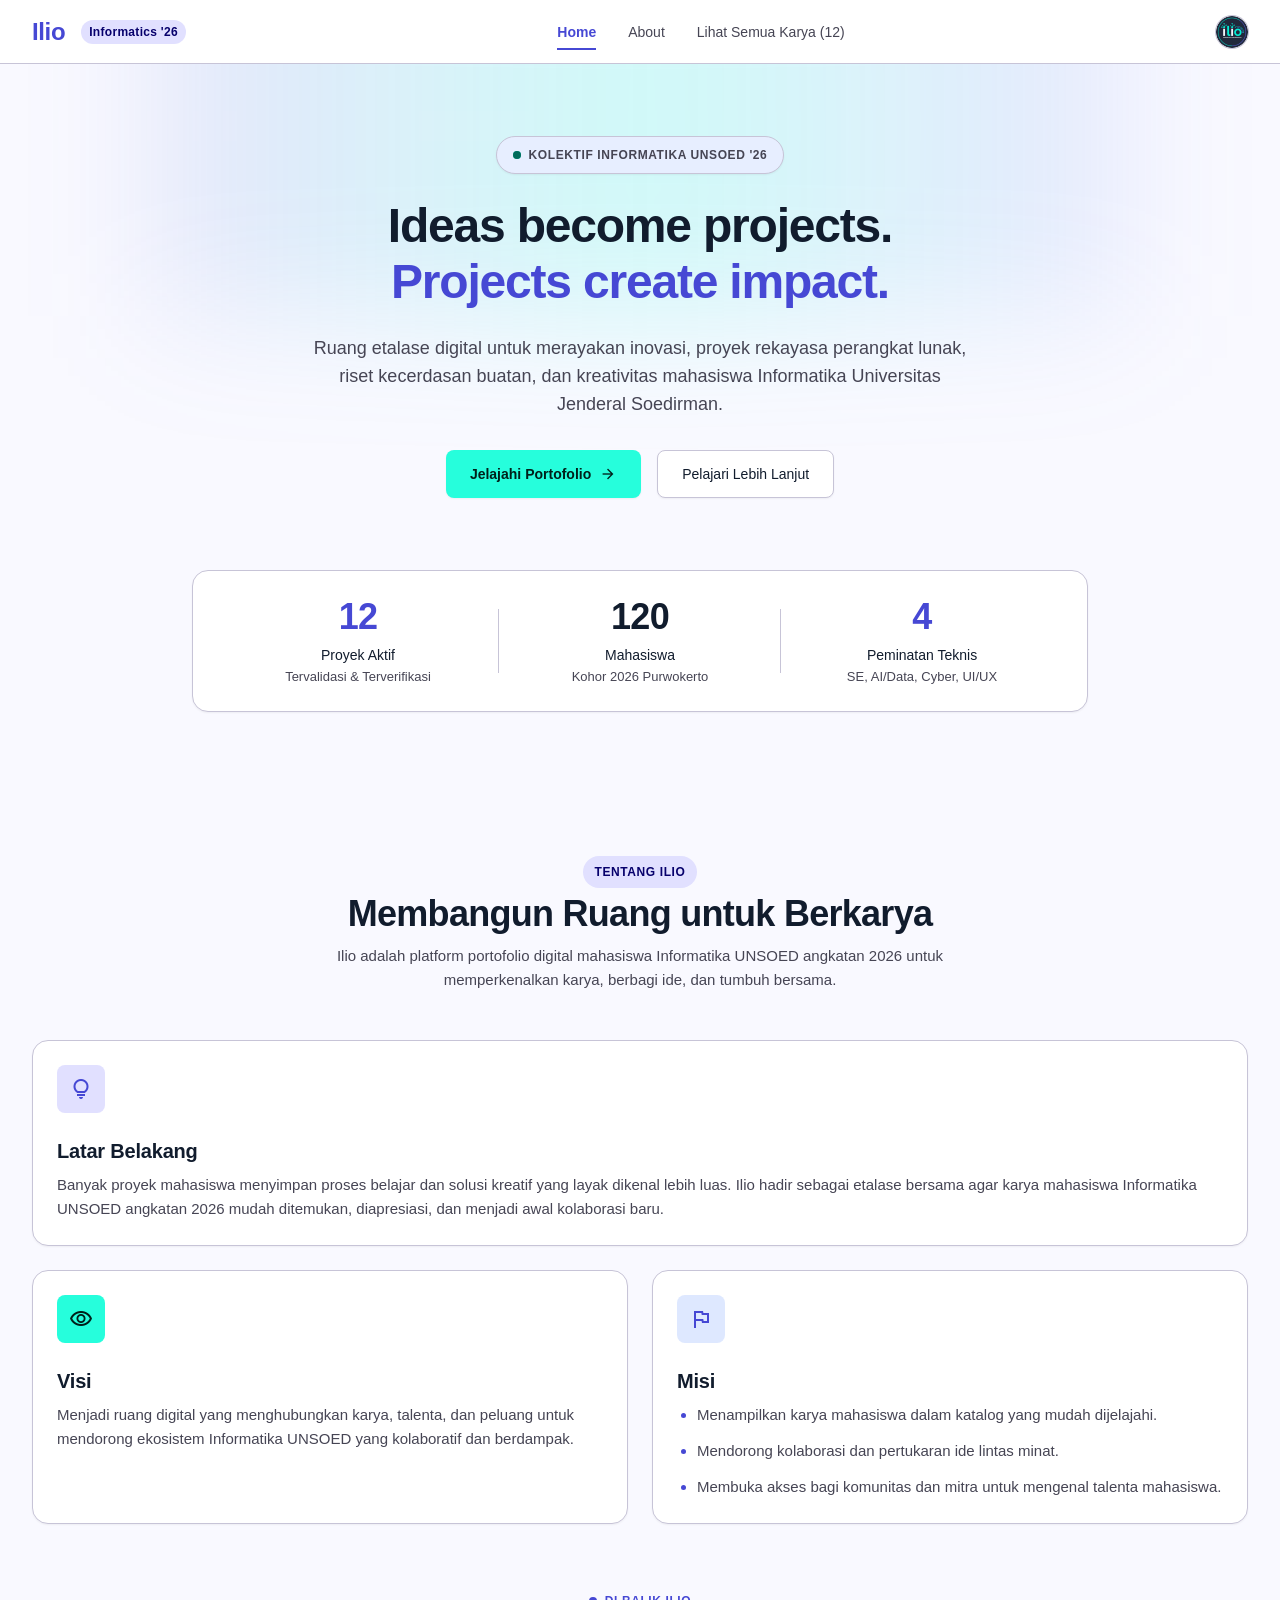
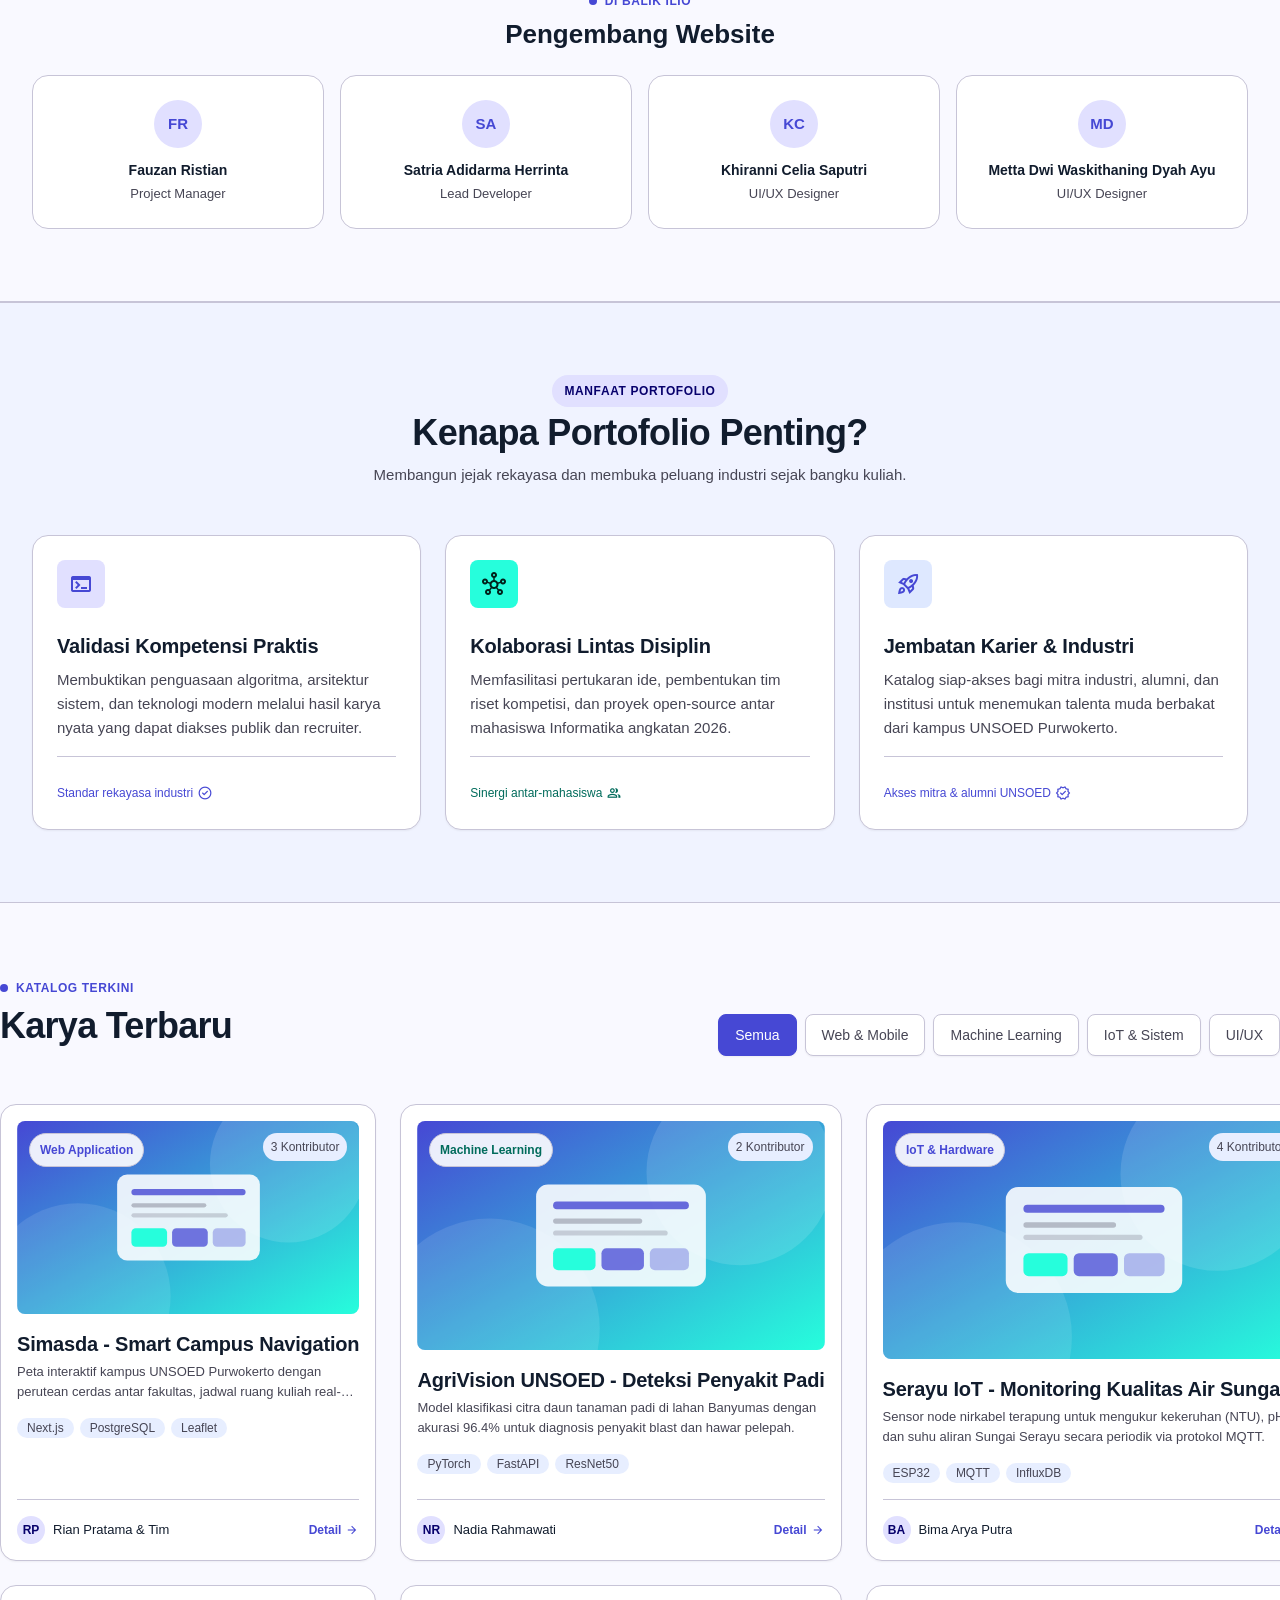
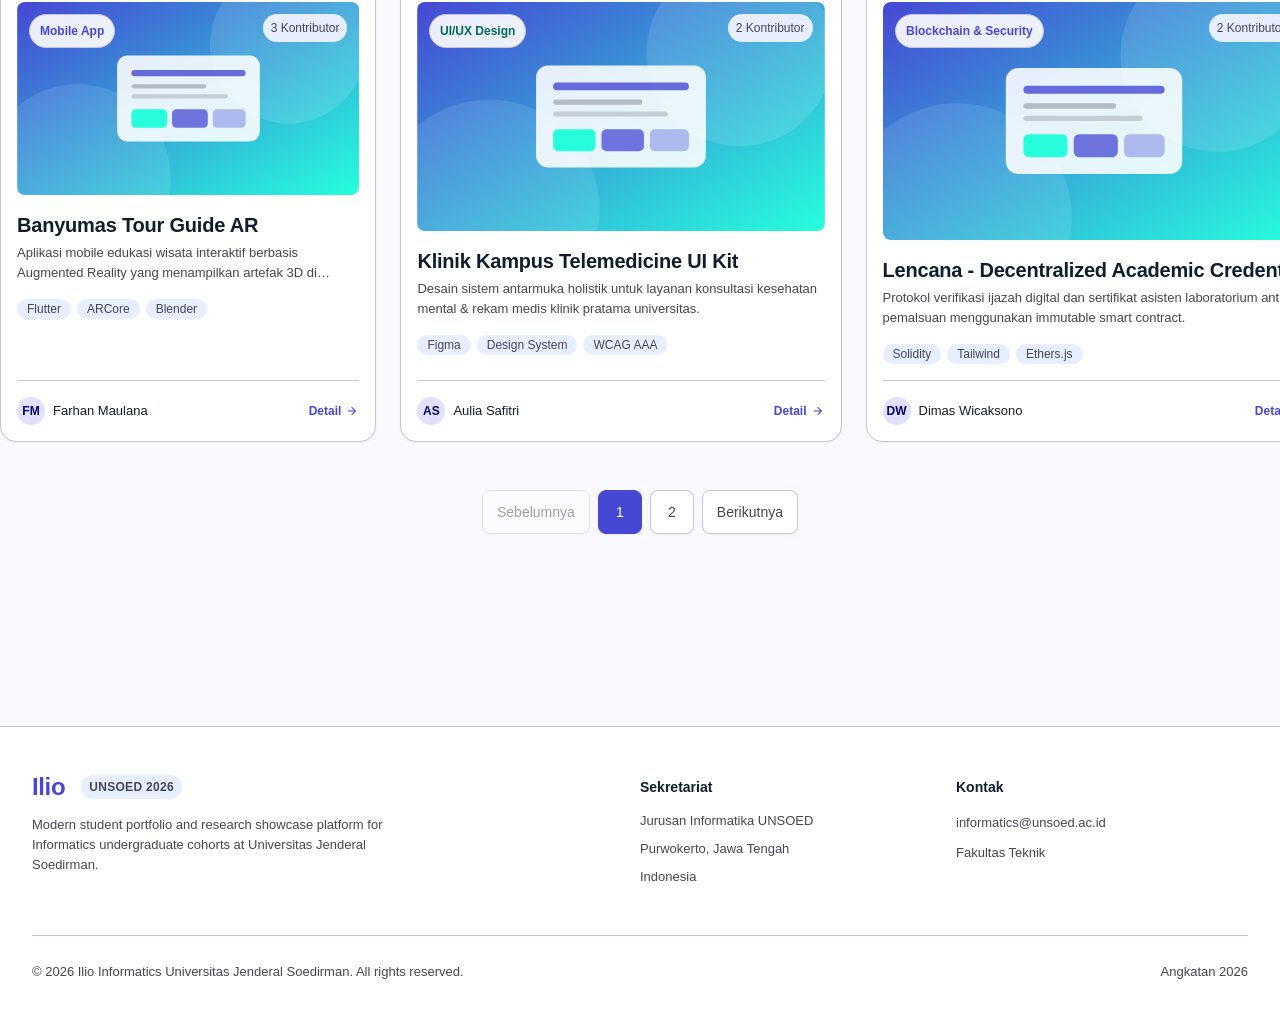
==== commit e6553d48: "Menambahkan hover di navbar ketika state aktif, section about, dan pagination untuk katalog" ====
--- a/index.html
+++ b/index.html
@@ -30,24 +30,15 @@
 
       <!-- Navigation Links -->
       <nav class="nav-links">
-        <a class="nav-link active" data-path="home" href="#" aria-current="page">Home</a>
-        <a class="nav-link" data-path="about" href="#kenapa-penting">About</a>
+        <a class="nav-link active" data-path="home" href="#home" aria-current="page">Home</a>
+        <a class="nav-link" data-path="about" href="#about">About</a>
         <a class="nav-link" id="nav-semua-karya" data-path="portfolio" href="#karya-terbaru" title="Lihat semua karya portofolio">
-          Lihat Semua Karya (<span class="nav-karya-count">6</span>)
+          Lihat Semua Karya (<span class="nav-karya-count">12</span>)
         </a>
       </nav>
 
       <!-- Right Action Items (Submit Button & Profile Picture) -->
       <div class="header-actions">
-        <!-- 'Submit Karya' Button in Navbar with #6366f1 -->
-        <a 
-          href="javascript:void(0)" 
-          class="open-submit-modal btn-submit-nav" 
-          data-path="submit-karya"
-          title="Submit Karya Baru"
-        >
-          Submit Karya
-        </a>
 
         <!-- Profile Photo from 'logo pp.jpg' -->
         <img 
@@ -70,7 +61,7 @@
       <div class="hero-glow-blur"></div>
 
       <!-- 1. HERO SECTION -->
-      <section class="container hero-content">
+      <section class="container hero-content" id="home">
         
         <!-- Cohort Indicator Badge -->
         <div class="cohort-badge">
@@ -91,7 +82,7 @@
 
         <!-- Hero Subtitle -->
         <p class="hero-subtitle">
-          Ruang etalase digital untuk merayakan inovasi, proyek rekayasa perangkat lunak, riset kecerdasan buatan, dan kreativitas mahasiswa Informatika Universitas Jenderal Soedirman angkatan 2026.
+          Ruang etalase digital untuk merayakan inovasi, proyek rekayasa perangkat lunak, riset kecerdasan buatan, dan kreativitas mahasiswa Informatika Universitas Jenderal Soedirman.
         </p>
 
         <!-- Action Button Row -->
@@ -108,7 +99,7 @@
         <!-- Minimalist Metric Strip (Validated Count of Works) -->
         <div class="metric-strip">
           <div class="metric-item">
-            <span id="metric-karya-count" class="metric-value text-primary">6</span>
+            <span id="metric-karya-count" class="metric-value text-primary">12</span>
             <span class="metric-title">Proyek Aktif</span>
             <span class="metric-desc">Tervalidasi &amp; Terverifikasi</span>
           </div>
@@ -127,14 +118,91 @@
       </section>
     </div>
 
-    
+    <section class="section-about" id="about">
+      <div class="container">
+        <div class="section-header-center">
+          <span class="pill-badge">Tentang Ilio</span>
+          <h2 class="section-title">Membangun Ruang untuk Berkarya</h2>
+          <p class="section-desc">
+            Ilio adalah platform portofolio digital mahasiswa Informatika UNSOED angkatan 2026 untuk memperkenalkan karya, berbagi ide, dan tumbuh bersama.
+          </p>
+        </div>
+
+        <div class="about-content-grid">
+          <article class="about-card about-background-card">
+            <div class="benefit-icon-wrapper bg-primary-light">
+              <span class="material-symbols-outlined" aria-hidden="true">lightbulb</span>
+            </div>
+            <h3 class="benefit-title">Latar Belakang</h3>
+            <p class="benefit-desc">
+              Banyak proyek mahasiswa menyimpan proses belajar dan solusi kreatif yang layak dikenal lebih luas. Ilio hadir sebagai etalase bersama agar karya mahasiswa Informatika UNSOED angkatan 2026 mudah ditemukan, diapresiasi, dan menjadi awal kolaborasi baru.
+            </p>
+          </article>
+
+          <article class="about-card">
+            <div class="benefit-icon-wrapper bg-secondary-light">
+              <span class="material-symbols-outlined" aria-hidden="true">visibility</span>
+            </div>
+            <h3 class="benefit-title">Visi</h3>
+            <p class="benefit-desc">
+              Menjadi ruang digital yang menghubungkan karya, talenta, dan peluang untuk mendorong ekosistem Informatika UNSOED yang kolaboratif dan berdampak.
+            </p>
+          </article>
+
+          <article class="about-card">
+            <div class="benefit-icon-wrapper bg-high-light">
+              <span class="material-symbols-outlined" aria-hidden="true">flag</span>
+            </div>
+            <h3 class="benefit-title">Misi</h3>
+            <ul class="about-mission-list">
+              <li>Menampilkan karya mahasiswa dalam katalog yang mudah dijelajahi.</li>
+              <li>Mendorong kolaborasi dan pertukaran ide lintas minat.</li>
+              <li>Membuka akses bagi komunitas dan mitra untuk mengenal talenta mahasiswa.</li>
+            </ul>
+          </article>
+        </div>
+
+        <div class="developer-section">
+          <div class="developer-section-heading">
+            <span class="section-label">
+              <span class="section-label-dot"></span>
+              Di balik Ilio
+            </span>
+            <h3 class="developer-section-title">Pengembang Website</h3>
+          </div>
+          <div class="developer-grid">
+            <article class="developer-card">
+              <span class="developer-avatar">FR</span>
+              <h4>Fauzan Ristian</h4>
+              <p>Project Manager</p>
+            </article>
+            <article class="developer-card">
+              <span class="developer-avatar">SA</span>
+              <h4>Satria Adidarma Herrinta</h4>
+              <p>Lead Developer</p>
+            </article>
+            <article class="developer-card">
+              <span class="developer-avatar">KC</span>
+              <h4>Khiranni Celia Saputri</h4>
+              <p>UI/UX Designer</p>
+            </article>
+            <article class="developer-card">
+              <span class="developer-avatar">MD</span>
+              <h4>Metta Dwi Waskithaning Dyah Ayu</h4>
+              <p>UI/UX Designer</p>
+            </article>
+          </div>
+        </div>
+      </div>
+    </section>
+
     <section class="section-why" id="kenapa-penting">
       <div class="container">
         
         <!-- Section Header -->
         <div class="section-header-center">
           <span class="pill-badge">
-            Nilai &amp; Visi
+            Manfaat Portofolio
           </span>
           <h2 class="section-title">
             Kenapa Portofolio Penting?
@@ -245,439 +313,14 @@
       </div>
 
       <!-- Projects Responsive Grid -->
-      <div class="projects-grid" id="projects-grid">
-        
-        <!-- Project Card 1: Simasda -->
-        <div class="project-card" data-category="web-mobile">
-          <div>
-            <div class="project-thumbnail-wrapper">
-              <img class="project-thumbnail" data-alt="Modern web interface dashboard for smart university campus navigation" src="https://lh3.googleusercontent.com/aida-public/[base64]" />
-              <span class="project-badge-category cat-primary">
-                Web Application
-              </span>
-            </div>
-            <h3 class="project-title">
-              Simasda - Smart Campus Navigation
-            </h3>
-            <p class="project-desc">
-              Peta interaktif kampus UNSOED Purwokerto dengan perutean cerdas antar fakultas, jadwal ruang kuliah real-time, dan estimasi waktu tempuh.
-            </p>
-            <div class="tech-stack-row">
-              <span class="tech-chip">Next.js</span>
-              <span class="tech-chip">PostgreSQL</span>
-              <span class="tech-chip">Leaflet</span>
-            </div>
-          </div>
-          <div class="project-author-strip">
-            <div class="author-info">
-              <div class="author-avatar bg-primary-avatar">
-                RP
-              </div>
-              <span class="author-name">
-                Rian Pratama &amp; Tim
-              </span>
-            </div>
-            <a class="link-detail" href="#">
-              Detail <span class="material-symbols-outlined" style="font-size: 14px;">arrow_forward</span>
-            </a>
-          </div>
-        </div>
-
-        <!-- Project Card 2: AgriVision UNSOED -->
-        <div class="project-card" data-category="ml">
-          <div>
-            <div class="project-thumbnail-wrapper">
-              <img class="project-thumbnail" data-alt="Machine learning computer vision model interface detecting rice leaf blast disease" src="https://lh3.googleusercontent.com/aida-public/[base64]" />
-              <span class="project-badge-category cat-secondary">
-                Machine Learning
-              </span>
-            </div>
-            <h3 class="project-title">
-              AgriVision UNSOED - Deteksi Penyakit Padi
-            </h3>
-            <p class="project-desc">
-              Model klasifikasi citra daun tanaman padi di lahan Banyumas dengan akurasi 96.4% untuk diagnosis penyakit blast dan hawar pelepah.
-            </p>
-            <div class="tech-stack-row">
-              <span class="tech-chip">PyTorch</span>
-              <span class="tech-chip">FastAPI</span>
-              <span class="tech-chip">ResNet50</span>
-            </div>
-          </div>
-          <div class="project-author-strip">
-            <div class="author-info">
-              <div class="author-avatar bg-secondary-avatar">
-                NR
-              </div>
-              <span class="author-name">
-                Nadia Rahmawati
-              </span>
-            </div>
-            <a class="link-detail" href="#">
-              Detail <span class="material-symbols-outlined" style="font-size: 14px;">arrow_forward</span>
-            </a>
-          </div>
-        </div>
-
-        <!-- Project Card 3: Serayu IoT -->
-        <div class="project-card" data-category="iot">
-          <div>
-            <div class="project-thumbnail-wrapper">
-              <img class="project-thumbnail" data-alt="Internet of Things hardware prototype with microcontrollers monitoring Serayu river" src="https://lh3.googleusercontent.com/aida-public/[base64]" />
-              <span class="project-badge-category cat-primary">
-                IoT &amp; Hardware
-              </span>
-            </div>
-            <h3 class="project-title">
-              Serayu IoT - Monitoring Kualitas Air Sungai
-            </h3>
-            <p class="project-desc">
-              Sensor node nirkabel terapung untuk mengukur kekeruhan (NTU), pH, dan suhu aliran Sungai Serayu secara periodik via protokol MQTT.
-            </p>
-            <div class="tech-stack-row">
-              <span class="tech-chip">ESP32</span>
-              <span class="tech-chip">MQTT</span>
-              <span class="tech-chip">InfluxDB</span>
-            </div>
-          </div>
-          <div class="project-author-strip">
-            <div class="author-info">
-              <div class="author-avatar bg-dim-avatar">
-                BA
-              </div>
-              <span class="author-name">
-                Bima Arya Putra
-              </span>
-            </div>
-            <a class="link-detail" href="#">
-              Detail <span class="material-symbols-outlined" style="font-size: 14px;">arrow_forward</span>
-            </a>
-          </div>
-        </div>
-
-        <!-- Project Card 4: Banyumas Tour Guide AR -->
-        <div class="project-card" data-category="web-mobile">
-          <div>
-            <div class="project-thumbnail-wrapper">
-              <img class="project-thumbnail" data-alt="Augmented reality smartphone application camera viewport displaying 3D historic landmarks" src="https://lh3.googleusercontent.com/aida-public/[base64]" />
-              <span class="project-badge-category cat-primary">
-                Mobile App
-              </span>
-            </div>
-            <h3 class="project-title">
-              Banyumas Tour Guide AR
-            </h3>
-            <p class="project-desc">
-              Aplikasi mobile edukasi wisata interaktif berbasis Augmented Reality yang menampilkan artefak 3D di Baturraden dan Museum Wayang.
-            </p>
-            <div class="tech-stack-row">
-              <span class="tech-chip">Flutter</span>
-              <span class="tech-chip">ARCore</span>
-              <span class="tech-chip">Blender</span>
-            </div>
-          </div>
-          <div class="project-author-strip">
-            <div class="author-info">
-              <div class="author-avatar bg-high-avatar">
-                FM
-              </div>
-              <span class="author-name">
-                Farhan Maulana
-              </span>
-            </div>
-            <a class="link-detail" href="#">
-              Detail <span class="material-symbols-outlined" style="font-size: 14px;">arrow_forward</span>
-            </a>
-          </div>
-        </div>
-
-        <!-- Project Card 5: Klinik Kampus Telemedicine UI Kit -->
-        <div class="project-card" data-category="uiux">
-          <div>
-            <div class="project-thumbnail-wrapper">
-              <img class="project-thumbnail" data-alt="Figma UI UX telemedicine design system showpiece featuring doctor appointment calendars" src="https://lh3.googleusercontent.com/aida-public/[base64]" />
-              <span class="project-badge-category cat-secondary">
-                UI/UX Design
-              </span>
-            </div>
-            <h3 class="project-title">
-              Klinik Kampus Telemedicine UI Kit
-            </h3>
-            <p class="project-desc">
-              Desain sistem antarmuka holistik untuk layanan konsultasi kesehatan mental &amp; rekam medis klinik pratama universitas.
-            </p>
-            <div class="tech-stack-row">
-              <span class="tech-chip">Figma</span>
-              <span class="tech-chip">Design System</span>
-              <span class="tech-chip">WCAG AAA</span>
-            </div>
-          </div>
-          <div class="project-author-strip">
-            <div class="author-info">
-              <div class="author-avatar bg-secondary-avatar">
-                AS
-              </div>
-              <span class="author-name">
-                Aulia Safitri
-              </span>
-            </div>
-            <a class="link-detail" href="#">
-              Detail <span class="material-symbols-outlined" style="font-size: 14px;">arrow_forward</span>
-            </a>
-          </div>
-        </div>
-
-        <!-- Project Card 6: Lencana -->
-        <div class="project-card" data-category="iot">
-          <div>
-            <div class="project-thumbnail-wrapper">
-              <img class="project-thumbnail" data-alt="Cryptographic decentralized smart contract dashboard showcasing academic diploma verification" src="https://lh3.googleusercontent.com/aida-public/[base64]" />
-              <span class="project-badge-category cat-primary">
-                Blockchain &amp; Security
-              </span>
-            </div>
-            <h3 class="project-title">
-              Lencana - Decentralized Academic Credential
-            </h3>
-            <p class="project-desc">
-              Protokol verifikasi ijazah digital dan sertifikat asisten laboratorium anti-pemalsuan menggunakan immutable smart contract.
-            </p>
-            <div class="tech-stack-row">
-              <span class="tech-chip">Solidity</span>
-              <span class="tech-chip">Tailwind</span>
-              <span class="tech-chip">Ethers.js</span>
-            </div>
-          </div>
-          <div class="project-author-strip">
-            <div class="author-info">
-              <div class="author-avatar bg-primary-avatar">
-                DW
-              </div>
-              <span class="author-name">
-                Dimas Wicaksono
-              </span>
-            </div>
-            <a class="link-detail" href="#">
-              Detail <span class="material-symbols-outlined" style="font-size: 14px;">arrow_forward</span>
-            </a>
-          </div>
-        </div>
-
-      </div>
-
-      <!-- Bottom Catalog CTA -->
-      <div class="catalog-cta-center">
-        <button class="btn-show-all">
-          <span>Lihat Semua Karya (<span id="btn-karya-count">6</span>)</span>
-          <span class="material-symbols-outlined" style="font-size: 18px;">expand_more</span>
-        </button>
-      </div>
+      <div class="projects-grid" id="projects-grid" aria-live="polite"></div>
+
+      <nav class="project-pagination" id="project-pagination" aria-label="Pagination katalog proyek" hidden></nav>
 
     </section>
 
-    <!-- 4. CALLOUT / BANNER -->
-    <section class="container section-banner">
-      <div class="banner-card">
-        <div class="banner-content-row">
-          <div class="banner-text-wrapper">
-            <div class="banner-portal-tag">
-              <span class="material-symbols-outlined" style="font-size: 18px;">school</span>
-              Portal Kontribusi Angkatan
-            </div>
-            <h3 class="banner-title">
-              Mahasiswa Informatika 2026?
-            </h3>
-            <p class="banner-desc">
-              Publikasikan karya tugas besar, proyek mandiri, atau riset kompetisimu di platform Ilio agar terindeks di portofolio resmi kohor.
-            </p>
-          </div>
-          <div>
-            <a class="open-submit-modal btn-primary-action" data-path="submit-karya" href="javascript:void(0)">
-              <span class="material-symbols-outlined" style="font-size: 18px;">upload_file</span>
-              <span>Submit Karya</span>
-            </a>
-          </div>
-        </div>
-        <!-- Subtle Decorative Geometry Watermark -->
-        <div class="banner-watermark">
-          <span class="material-symbols-outlined">deployed_code</span>
-        </div>
-      </div>
-    </section>
 
   </main>
-
-  <!-- ========================================================
-       MODAL FORM: SUBMIT KARYA DENGAN VALIDASI ANGKA JUMLAH
-       ======================================================== -->
-  <div id="modal-submit-karya" class="modal-wrapper hidden">
-    <!-- Backdrop Overlay -->
-    <div id="modal-backdrop" class="modal-backdrop"></div>
-
-    <!-- Modal Card Content -->
-    <div class="modal-content">
-      
-      <!-- Modal Header -->
-      <div class="modal-header">
-        <div>
-          <h3 class="modal-title">
-            Submit Karya Baru
-          </h3>
-          <p class="modal-subtitle">
-            Daftarkan karya atau proyek portofolio mahasiswa Informatika 2026.
-          </p>
-        </div>
-        <button id="btn-close-modal" class="btn-close-modal" title="Tutup">
-          <span class="material-symbols-outlined" style="font-size: 24px;">close</span>
-        </button>
-      </div>
-
-      <!-- Submission Form -->
-      <form id="form-submit-karya" novalidate class="submit-form">
-        
-        <!-- Input: Judul Karya -->
-        <div class="form-group">
-          <label for="input-judul" class="form-label">
-            Judul Proyek / Karya <span class="text-error">*</span>
-          </label>
-          <input 
-            type="text" 
-            id="input-judul" 
-            class="input-field" 
-            placeholder="Contoh: Sistem AI Klasifikasi Tanah" 
-            required 
-          />
-          <span id="err-judul" class="error-message hidden">Judul karya wajib diisi.</span>
-        </div>
-
-        <!-- Dropdown: Kategori & VALIDASI ANGKA -->
-        <div class="form-row-2">
-          <div class="form-group">
-            <label for="input-kategori" class="form-label">
-              Kategori <span class="text-error">*</span>
-            </label>
-            <select 
-              id="input-kategori" 
-              class="input-field"
-            >
-              <option value="web-mobile">Web &amp; Mobile</option>
-              <option value="ml">Machine Learning</option>
-              <option value="iot">IoT &amp; Sistem</option>
-              <option value="uiux">UI/UX Design</option>
-            </select>
-          </div>
-
-          <!-- Input: VALIDASI ANGKA JUMLAH KARYA / ANGGOTA -->
-          <div class="form-group">
-            <label for="input-jumlah-karya" class="form-label">
-              Jumlah Anggota / Modul <span class="text-error">*</span>
-            </label>
-            <input 
-              type="number" 
-              id="input-jumlah-karya" 
-              min="1" 
-              step="1" 
-              class="input-field" 
-              placeholder="Angka (min: 1)" 
-              required 
-            />
-            <span id="err-jumlah-karya" class="error-message hidden">Harap masukkan angka bulat positif (minimal 1).</span>
-          </div>
-        </div>
-
-        <!-- Input: Nama Pembuat / Tim -->
-        <div class="form-group">
-          <label for="input-author" class="form-label">
-            Nama Pengembang / Tim <span class="text-error">*</span>
-          </label>
-          <input 
-            type="text" 
-            id="input-author" 
-            class="input-field" 
-            placeholder="Contoh: Muhammad Rizky &amp; Tim" 
-            required 
-          />
-          <span id="err-author" class="error-message hidden">Nama pembuat wajib diisi.</span>
-        </div>
-
-        <!-- Input: Deskripsi Singkat -->
-        <div class="form-group">
-          <label for="input-deskripsi" class="form-label">
-            Deskripsi Singkat Karya <span class="text-error">*</span>
-          </label>
-          <textarea 
-            id="input-deskripsi" 
-            rows="3" 
-            class="input-field" 
-            style="resize: none;" 
-            placeholder="Jelaskan secara ringkas fitur dan keunggulan proyek..." 
-            required
-          ></textarea>
-          <span id="err-deskripsi" class="error-message hidden">Deskripsi karya wajib diisi.</span>
-        </div>
-
-        <!-- Input: Tech Stack (Pisahkan dengan koma) -->
-        <div class="form-group">
-          <label for="input-tech" class="form-label">
-            Tech Stack (Pisahkan dengan koma)
-          </label>
-          <input 
-            type="text" 
-            id="input-tech" 
-            class="input-field" 
-            placeholder="Contoh: React, FastAPI, Tailwind" 
-          />
-        </div>
-
-        <!-- Input: Upload Foto / Thumbnail Karya -->
-        <div class="form-group">
-          <label for="input-foto" class="form-label">
-            Foto / Thumbnail Karya
-          </label>
-          <div class="file-upload-wrapper">
-            <input 
-              type="file" 
-              id="input-foto" 
-              accept="image/*" 
-              class="input-field" 
-            />
-            <p class="file-hint">Mendukung format JPG, PNG, WebP. Foto akan otomatis disimpan ke folder <code>karya/uploads/</code>.</p>
-            <div id="foto-preview-wrapper" class="foto-preview-wrapper hidden">
-              <img id="foto-preview-img" src="" alt="Preview Foto" class="foto-preview-img" />
-              <button type="button" id="btn-remove-foto" class="btn-remove-foto" title="Hapus foto">&times;</button>
-            </div>
-          </div>
-        </div>
-
-        <!-- Action Buttons -->
-        <div class="form-actions">
-          <button 
-            type="button" 
-            id="btn-cancel-modal" 
-            class="btn-cancel"
-          >
-            Batal
-          </button>
-          <button 
-            type="submit" 
-            class="btn-submit-nav"
-            style="display: inline-flex; align-items: center; gap: 0.5rem;"
-          >
-            <span class="material-symbols-outlined" style="font-size: 16px;">check_circle</span>
-            <span>Simpan Karya</span>
-          </button>
-        </div>
-
-      </form>
-
-    </div>
-  </div>
-
-  <!-- Toast Notification -->
-  <div id="toast-notif" class="toast-notification hidden">
-    <span class="material-symbols-outlined">check_circle</span>
-    <span id="toast-message">Karya berhasil dimasukkan dan jumlah karya diperbarui!</span>
-  </div>
 
   <!-- ========================================================
        FOOTER
--- a/style.css
+++ b/style.css
@@ -180,6 +180,7 @@
 }
 
 .nav-link {
+  position: relative;
   font-size: 14px;
   line-height: 20px;
   font-weight: 500;
@@ -194,6 +195,27 @@
 .nav-link.active {
   color: var(--color-primary);
   font-weight: 600;
+}
+
+.nav-link::after {
+  position: absolute;
+  right: 0;
+  bottom: -8px;
+  left: 0;
+  height: 2px;
+  background-color: var(--color-primary);
+  content: '';
+  transform: scaleX(0);
+  transform-origin: left;
+  transition: transform 0.2s ease;
+}
+
+.nav-link.active::after {
+  transform: scaleX(1);
+}
+
+.nav-link.active:hover {
+  color: var(--color-primary);
 }
 
 .header-actions {
@@ -460,7 +482,108 @@
   color: var(--color-on-surface-variant);
 }
 
-/* --- 5. SECTION: KENAPA PORTOFOLIO PENTING --- */
+/* --- 5. SECTION: ABOUT --- */
+.section-about {
+  padding: 4.5rem 0;
+  background-color: var(--color-surface);
+  border-bottom: 1px solid var(--color-outline-variant);
+}
+
+.about-content-grid {
+  display: grid;
+  grid-template-columns: repeat(2, minmax(0, 1fr));
+  gap: 1.5rem;
+}
+
+.about-card {
+  padding: 1.5rem;
+  background-color: var(--color-surface-container-lowest);
+  border: 1px solid var(--color-outline-variant);
+  border-radius: var(--radius-xl);
+  box-shadow: var(--shadow-sm);
+}
+
+.about-background-card {
+  grid-column: 1 / -1;
+}
+
+.about-mission-list {
+  display: grid;
+  gap: 0.75rem;
+  padding-left: 1.25rem;
+  color: var(--color-on-surface-variant);
+  font-size: 15px;
+  line-height: 24px;
+}
+
+.about-mission-list li::marker {
+  color: var(--color-primary);
+}
+
+.developer-section {
+  margin-top: 4rem;
+}
+
+.developer-section-heading {
+  margin-bottom: 1.5rem;
+  text-align: center;
+}
+
+.developer-section-heading .section-label {
+  justify-content: center;
+}
+
+.developer-section-title {
+  font-family: var(--font-headline);
+  font-size: 26px;
+  line-height: 34px;
+  font-weight: 700;
+  color: var(--color-on-surface);
+}
+
+.developer-grid {
+  display: grid;
+  grid-template-columns: repeat(4, minmax(0, 1fr));
+  gap: 1rem;
+}
+
+.developer-card {
+  padding: 1.5rem 1rem;
+  text-align: center;
+  background-color: var(--color-surface-container-lowest);
+  border: 1px solid var(--color-outline-variant);
+  border-radius: var(--radius-xl);
+}
+
+.developer-avatar {
+  display: inline-flex;
+  align-items: center;
+  justify-content: center;
+  width: 48px;
+  height: 48px;
+  margin-bottom: 0.75rem;
+  border-radius: var(--radius-full);
+  background-color: var(--color-primary-fixed);
+  color: var(--color-primary);
+  font-family: var(--font-headline);
+  font-weight: 700;
+}
+
+.developer-card h4 {
+  font-family: var(--font-headline);
+  font-size: 14px;
+  line-height: 20px;
+  font-weight: 600;
+  color: var(--color-on-surface);
+}
+
+.developer-card p {
+  margin-top: 0.25rem;
+  color: var(--color-on-surface-variant);
+  font-size: 13px;
+  line-height: 20px;
+}
+
 .section-why {
   width: 100%;
   background-color: var(--color-surface-container-low);
@@ -469,6 +592,7 @@
   padding: 4.5rem 0;
 }
 
+/* --- 6. SECTION: KENAPA PORTOFOLIO PENTING --- */
 .section-header-center {
   display: flex;
   flex-direction: column;
@@ -595,6 +719,13 @@
   padding: 4.5rem 0;
 }
 
+#home,
+#about,
+#kenapa-penting,
+#karya-terbaru {
+  scroll-margin-top: 80px;
+}
+
 .catalog-header {
   display: flex;
   flex-direction: row;
@@ -659,6 +790,13 @@
   grid-template-columns: repeat(3, 1fr);
   gap: 1.5rem;
   margin-bottom: 3rem;
+}
+
+.catalog-error {
+  grid-column: 1 / -1;
+  padding: 2rem 1rem;
+  color: var(--color-error);
+  text-align: center;
 }
 
 .project-card {
@@ -847,20 +985,29 @@
   text-decoration: underline;
 }
 
-.catalog-cta-center {
+.project-pagination {
   display: flex;
   justify-content: center;
-}
-
-.btn-show-all {
+  align-items: center;
+  flex-wrap: wrap;
+  gap: 0.5rem;
+  margin-bottom: 3rem;
+}
+
+.project-pagination[hidden] {
+  display: none;
+}
+
+.pagination-btn {
   display: inline-flex;
   align-items: center;
-  gap: 0.5rem;
+  justify-content: center;
+  min-width: 44px;
   height: 44px;
-  padding: 0 1.5rem;
+  padding: 0 0.875rem;
   border-radius: var(--radius-md);
   background-color: var(--color-surface-container-lowest);
-  color: var(--color-on-surface);
+  color: var(--color-on-surface-variant);
   font-size: 14px;
   font-weight: 500;
   border: 1px solid var(--color-outline-variant);
@@ -869,9 +1016,20 @@
   transition: all 0.2s ease;
 }
 
-.btn-show-all:hover {
+.pagination-btn:hover:not(:disabled):not(.active) {
   background-color: var(--color-surface-container-low);
   border-color: var(--color-outline);
+}
+
+.pagination-btn.active {
+  background-color: var(--color-primary);
+  color: var(--color-on-primary);
+  border-color: var(--color-primary);
+}
+
+.pagination-btn:disabled {
+  opacity: 0.5;
+  cursor: not-allowed;
 }
 
 /* --- 7. BANNER CALLOUT --- */
@@ -1284,6 +1442,10 @@
   .projects-grid {
     grid-template-columns: repeat(2, 1fr);
   }
+
+  .developer-grid {
+    grid-template-columns: repeat(2, minmax(0, 1fr));
+  }
 }
 
 @media (max-width: 768px) {
@@ -1324,6 +1486,10 @@
   }
 
   .benefit-grid {
+    grid-template-columns: 1fr;
+  }
+
+  .developer-grid {
     grid-template-columns: 1fr;
   }
 
